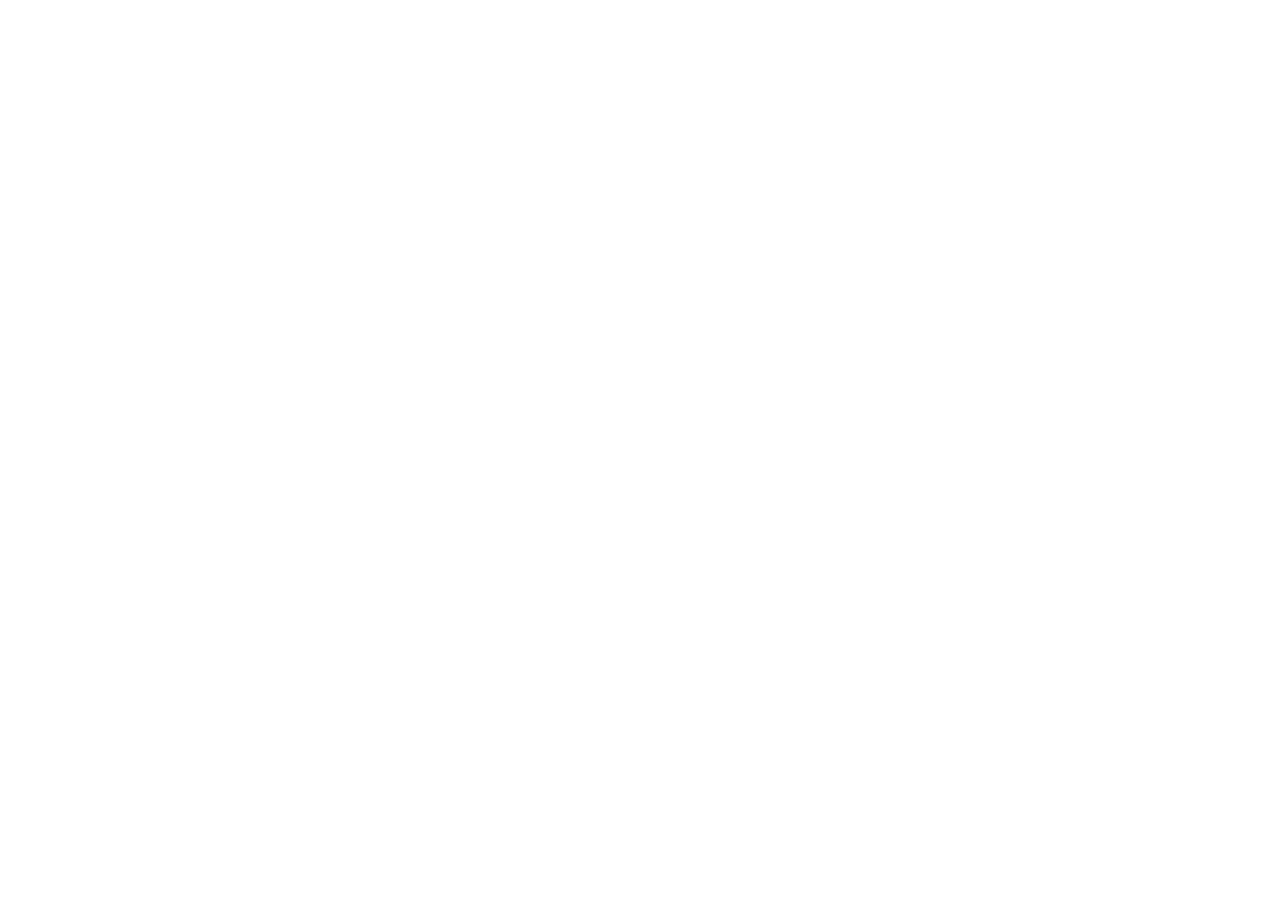
==== index.html @ 0b8c77bf "Fix Third Eye wording and update Crown qualities" ====
<!doctype html>
<html lang="en">
<head>
  <meta charset="utf-8">
  <meta name="viewport" content="width=device-width, initial-scale=1">
  <title>SHOCKRATEES | Wear Your Energy</title>
  <meta name="description" content="Shockratees is a premium streetwear brand built around energy, identity, and bold self-expression.">
  <link rel="canonical" href="https://shockratees.com/">
  <meta name="theme-color" content
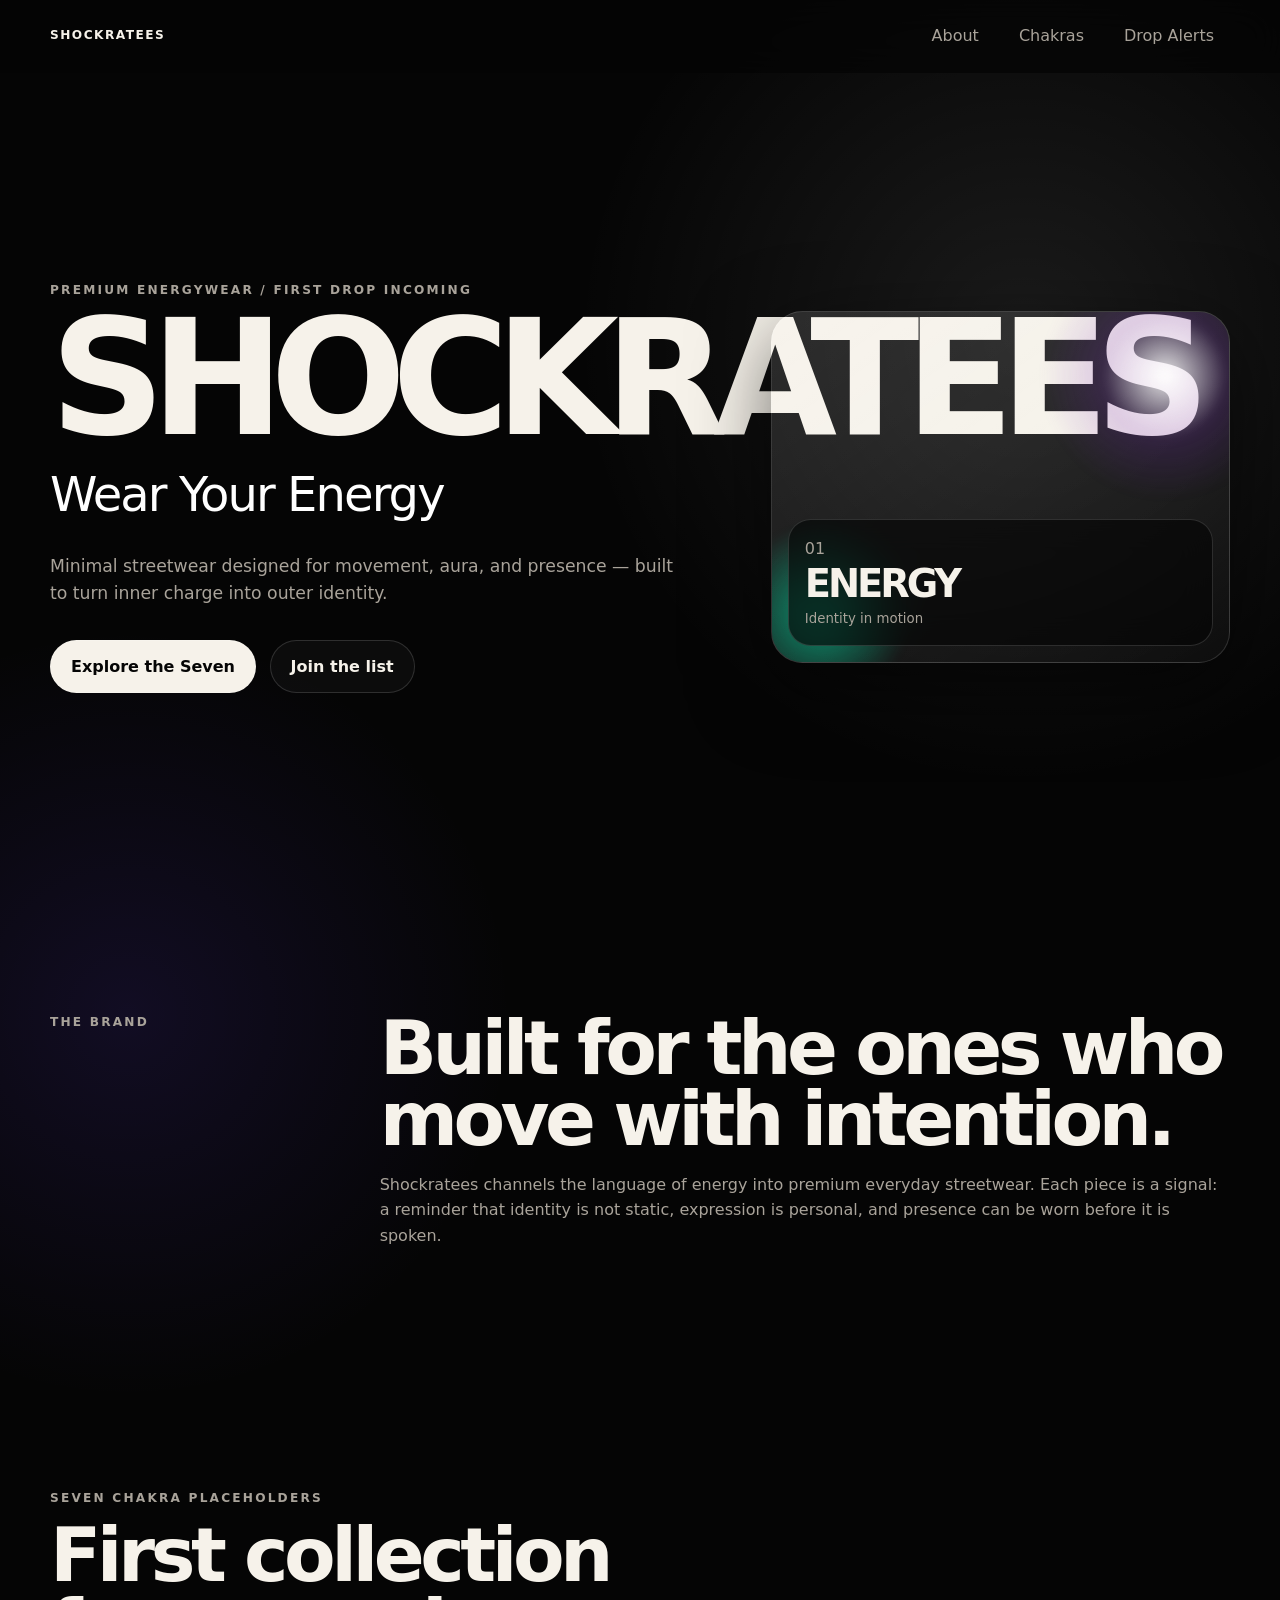
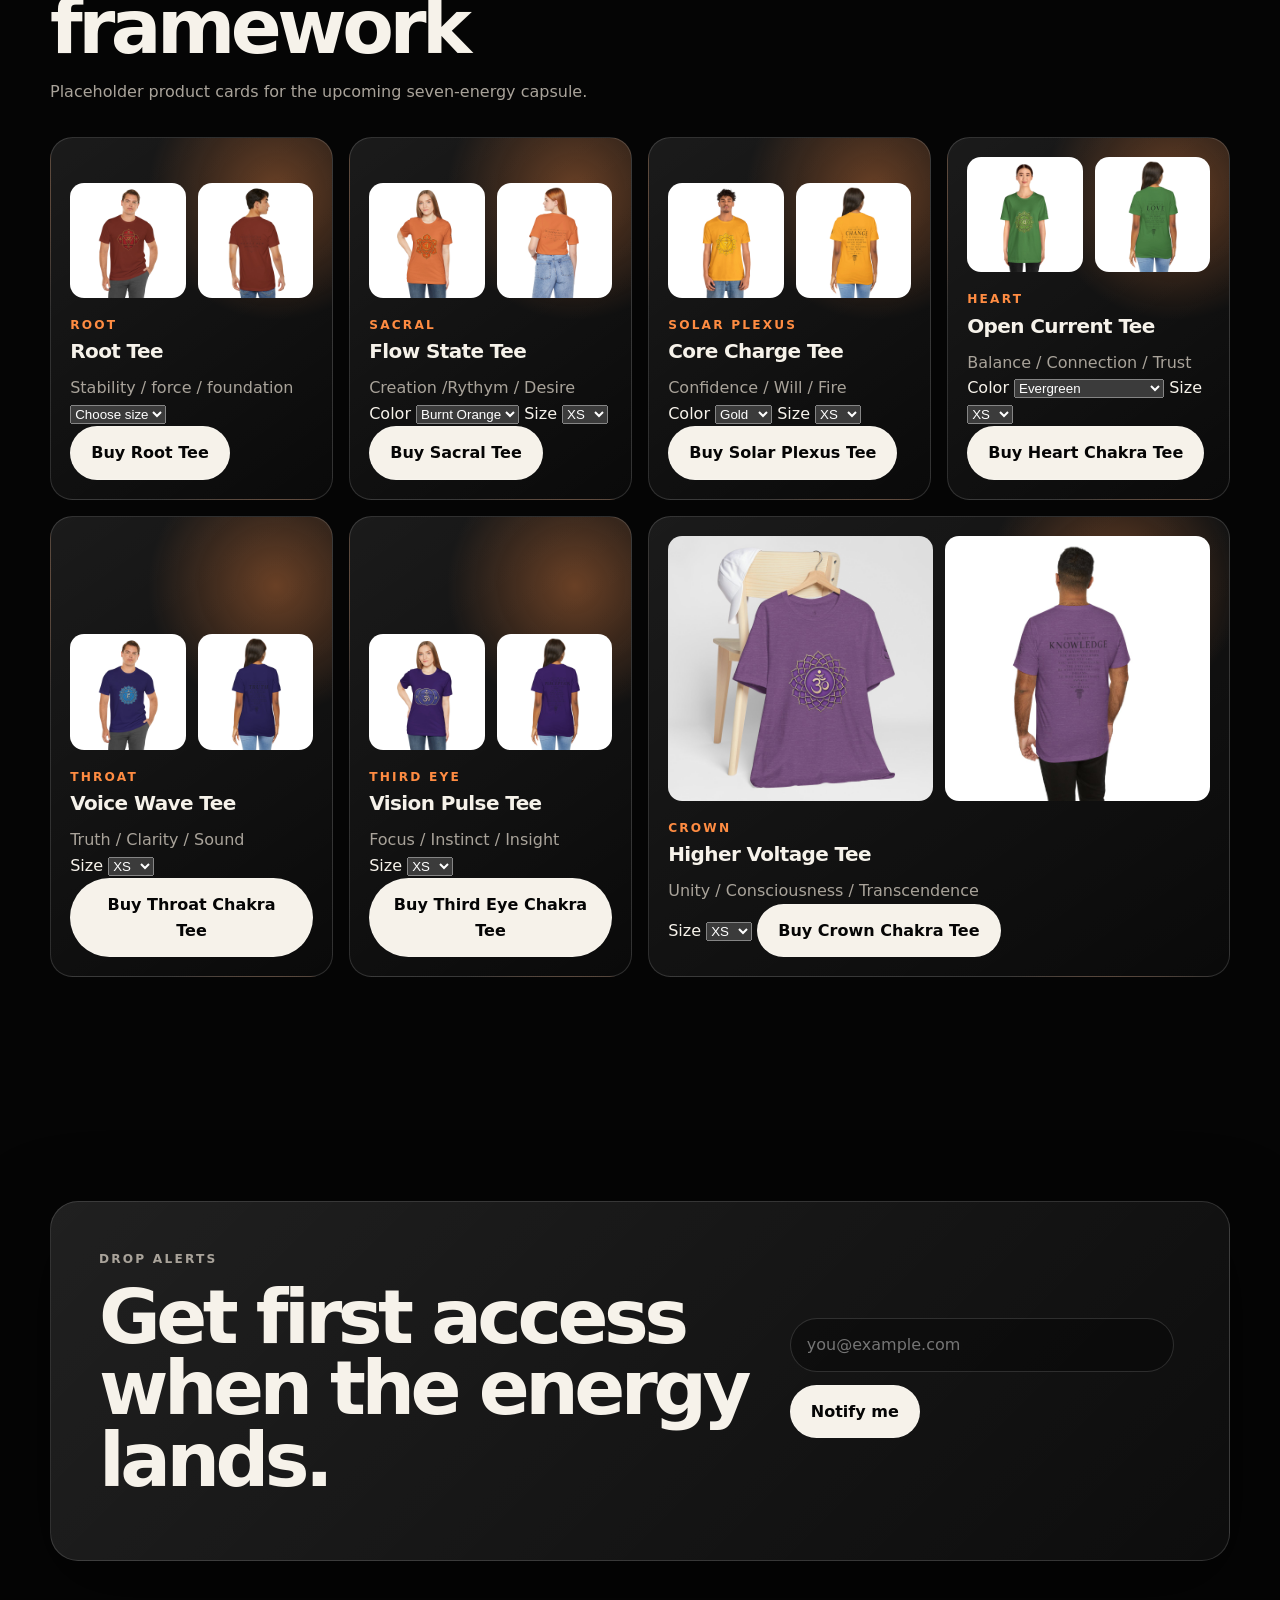
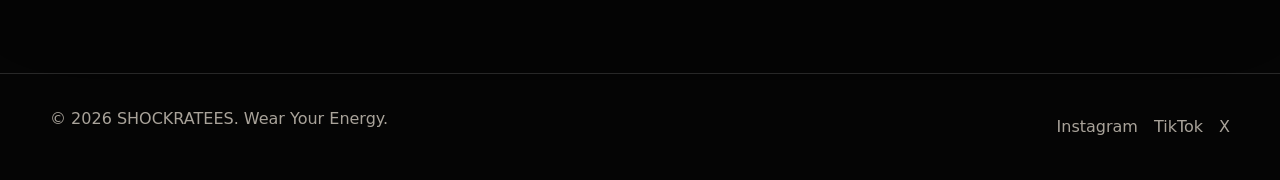
==== commit 17bdefe0: "Restore storefront and update Third Eye and Crown descriptors" ====
--- a/index.html
+++ b/index.html
@@ -6,4 +6,261 @@
   <title>SHOCKRATEES | Wear Your Energy</title>
   <meta name="description" content="Shockratees is a premium streetwear brand built around energy, identity, and bold self-expression.">
   <link rel="canonical" href="https://shockratees.com/">
-  <meta name="theme-color" content+  <meta name="theme-color" content="#050505">
+
+  <!-- Social previews for launch-ready SEO sharing. -->
+  <meta property="og:type" content="website">
+  <meta property="og:title" content="SHOCKRATEES | Wear Your Energy">
+  <meta property="og:description" content="Premium minimalist streetwear inspired by energy, identity, and expression.">
+  <meta property="og:url" content="https://shockratees.com/">
+  <meta property="og:site_name" content="SHOCKRATEES">
+  <meta name="twitter:card" content="summary_large_image">
+  <meta name="twitter:title" content="SHOCKRATEES | Wear Your Energy">
+  <meta name="twitter:description" content="Premium minimalist streetwear inspired by energy, identity, and expression.">
+
+  <script type="application/ld+json">
+    {
+      "@context": "https://schema.org",
+      "@type": "Brand",
+      "name": "SHOCKRATEES",
+      "slogan": "Wear Your Energy",
+      "url": "https://shockratees.com/",
+      "description": "Premium minimalist streetwear inspired by energy, identity, and expression."
+    }
+  </script>
+  <link rel="stylesheet" href="styles.css">
+</head>
+<body>
+  <a class="skip-link" href="#main">Skip to content</a>
+
+  <header class="site-header" aria-label="Primary navigation">
+    <nav class="nav container">
+      <a class="brand-mark" href="#hero" aria-label="Shockratees home">SHOCKRATEES</a>
+      <button class="nav-toggle" type="button" aria-expanded="false" aria-controls="site-menu">
+        <span class="sr-only">Toggle navigation</span>
+        <span></span><span></span>
+      </button>
+      <ul id="site-menu" class="nav-links">
+        <li><a href="#about">About</a></li>
+        <li><a href="#chakras">Chakras</a></li>
+        <li><a href="#signup">Drop Alerts</a></li>
+      </ul>
+    </nav>
+  </header>
+
+  <main id="main">
+    <section id="hero" class="hero section-pad">
+      <div class="container hero-grid">
+        <div class="hero-copy reveal">
+          <p class="eyebrow">Premium energywear / First drop incoming</p>
+          <h1>SHOCKRATEES</h1>
+          <p class="tagline">Wear Your Energy</p>
+          <p class="hero-text">Minimal streetwear designed for movement, aura, and presence — built to turn inner charge into outer identity.</p>
+          <div class="hero-actions">
+            <a class="button button-primary" href="#chakras">Explore the Seven</a>
+            <a class="button button-secondary" href="#signup">Join the list</a>
+          </div>
+        </div>
+        <div class="hero-art reveal" aria-hidden="true">
+          <div class="orb orb-one"></div>
+          <div class="orb orb-two"></div>
+          <div class="energy-card">
+            <span>01</span>
+            <strong>ENERGY</strong>
+            <small>Identity in motion</small>
+          </div>
+        </div>
+      </div>
+    </section>
+
+    <section id="about" class="about section-pad">
+      <div class="container split">
+        <p class="section-kicker reveal">The brand</p>
+        <div class="section-copy reveal">
+          <h2>Built for the ones who move with intention.</h2>
+          <p>Shockratees channels the language of energy into premium everyday streetwear. Each piece is a signal: a reminder that identity is not static, expression is personal, and presence can be worn before it is spoken.</p>
+        </div>
+      </div>
+    </section>
+
+    <section id="chakras" class="section-pad">
+      <div class="container">
+        <div class="section-heading reveal">
+          <p class="section-kicker">Seven chakra placeholders</p>
+          <h2>First collection framework</h2>
+          <p>Placeholder product cards for the upcoming seven-energy capsule.</p>
+        </div>
+        <div class="product-grid" aria-label="Seven chakra product placeholders">
+          <article class="product-card reveal" style="--accent:#ff8c42">
+            <div class="product-images">
+              <img src="images/products/ROOT TEE MOCKUP FRONT.jpg" alt="Shockratees Root Chakra Tee front">
+              <img src="images/products/ROOT TEE MOCKUP BACK.jpg" alt="Shockratees Root Chakra Tee back">
+            </div>
+            <span>Root</span>
+            <h3>Root Tee</h3>
+            <p>Stability / force / foundation</p>
+            <form action="https://shockratees-backend.onrender.com/create-root-checkout" method="POST">
+              <select name="size" required>
+                <option value="">Choose size</option>
+                <option value="XS">XS</option>
+                <option value="S">S</option>
+                <option value="M">M</option>
+                <option value="L">L</option>
+                <option value="XL">XL</option>
+                <option value="2XL">2XL</option>
+                <option value="3XL">3XL</option>
+                <option value="4XL">4XL</option>
+              </select>
+              <button class="button button-primary" type="submit">Buy Root Tee</button>
+            </form>
+          </article>
+
+          <article class="product-card reveal" style="--accent:#ff8c42">
+            <div class="product-images">
+              <img src="images/products/sacral tee mockup front.jpg" alt="Shockratees Sacral Chakra Tee front">
+              <img src="images/products/sacral tee mockup back.jpg" alt="Shockratees Sacral Chakra Tee back">
+            </div>
+            <span>Sacral</span>
+            <h3>Flow State Tee</h3>
+            <p>Creation /Rythym / Desire</p>
+            <form action="https://shockratees-backend.onrender.com/create-checkout" method="POST">
+              <input type="hidden" name="chakra" value="sacral">
+              <label>Color
+                <select name="color" required>
+                  <option value="Burnt Orange">Burnt Orange</option>
+                  <option value="White">White</option>
+                </select>
+              </label>
+              <label>Size
+                <select name="size" required>
+                  <option value="XS">XS</option><option value="S">S</option><option value="M">M</option><option value="L">L</option><option value="XL">XL</option><option value="2XL">2XL</option><option value="3XL">3XL</option><option value="4XL">4XL</option>
+                </select>
+              </label>
+              <button class="button button-primary" type="submit">Buy Sacral Tee</button>
+            </form>
+          </article>
+
+          <article class="product-card reveal" style="--accent:#ff8c42">
+            <div class="product-images">
+              <img src="images/products/solar plexus mockup front.jpg" alt="Shockratees Solar Plexus Chakra Tee front">
+              <img src="images/products/solar plexus mockup back.jpg" alt="Shockratees Solar Plexus Chakra Tee back">
+            </div>
+            <span>Solar Plexus</span>
+            <h3>Core Charge Tee</h3>
+            <p>Confidence / Will / Fire</p>
+            <form action="https://shockratees-backend.onrender.com/create-checkout" method="POST">
+              <input type="hidden" name="chakra" value="solar">
+              <label>Color
+                <select name="color" required><option value="Gold">Gold</option><option value="White">White</option></select>
+              </label>
+              <label>Size
+                <select name="size" required><option value="XS">XS</option><option value="S">S</option><option value="M">M</option><option value="L">L</option><option value="XL">XL</option><option value="2XL">2XL</option><option value="3XL">3XL</option><option value="4XL">4XL</option></select>
+              </label>
+              <button class="button button-primary" type="submit">Buy Solar Plexus Tee</button>
+            </form>
+          </article>
+
+          <article class="product-card reveal" style="--accent:#ff8c42">
+            <div class="product-images">
+              <img src="images/products/heart chakra mockup front.jpg" alt="Shockratees Heart Chakra Tee front">
+              <img src="images/products/heart chakra mockup back.jpg" alt="Shockratees Heart Chakra Tee back">
+            </div>
+            <span>Heart</span>
+            <h3>Open Current Tee</h3>
+            <p>Balance / Connection / Trust</p>
+            <form action="https://shockratees-backend.onrender.com/create-checkout" method="POST">
+              <input type="hidden" name="chakra" value="heart">
+              <label>Color
+                <select name="color" required><option value="Evergreen">Evergreen</option><option value="Leaf">Leaf</option><option value="Synthetic Green">Synthetic Green</option><option value="Olive">Olive</option><option value="Heather Grass Green">Heather Grass Green</option><option value="White">White</option></select>
+              </label>
+              <label>Size
+                <select name="size" required><option value="XS">XS</option><option value="S">S</option><option value="M">M</option><option value="L">L</option><option value="XL">XL</option><option value="2XL">2XL</option><option value="3XL">3XL</option><option value="4XL">4XL</option></select>
+              </label>
+              <button class="button button-primary" type="submit">Buy Heart Chakra Tee</button>
+            </form>
+          </article>
+
+          <article class="product-card reveal" style="--accent:#ff8c42">
+            <div class="product-images">
+              <img src="images/products/throat chakra mockup front.jpg" alt="Shockratees Throat Chakra Tee front">
+              <img src="images/products/throat chakra mockup back.jpg" alt="Shockratees Throat Chakra Tee back">
+            </div>
+            <span>Throat</span>
+            <h3>Voice Wave Tee</h3>
+            <p>Truth / Clarity / Sound</p>
+            <form action="https://shockratees-backend.onrender.com/create-checkout" method="POST">
+              <input type="hidden" name="chakra" value="throat">
+              <label>Size
+                <select name="size" required><option value="XS">XS</option><option value="S">S</option><option value="M">M</option><option value="L">L</option><option value="XL">XL</option><option value="2XL">2XL</option><option value="3XL">3XL</option><option value="4XL">4XL</option></select>
+              </label>
+              <button class="button button-primary" type="submit">Buy Throat Chakra Tee</button>
+            </form>
+          </article>
+
+          <article class="product-card reveal" style="--accent:#ff8c42">
+            <div class="product-images">
+              <img src="images/products/third eye mockup front.jpg" alt="Shockratees Third Eye Chakra Tee front">
+              <img src="images/products/third eye mockup back.jpg" alt="Shockratees Third Eye Chakra Tee back">
+            </div>
+            <span>Third eye</span>
+            <h3>Vision Pulse Tee</h3>
+            <p>Focus / Instinct / Insight</p>
+            <form action="https://shockratees-backend.onrender.com/create-checkout" method="POST">
+              <input type="hidden" name="chakra" value="third-eye">
+              <label>Size
+                <select name="size" required><option value="XS">XS</option><option value="S">S</option><option value="M">M</option><option value="L">L</option><option value="XL">XL</option><option value="2XL">2XL</option><option value="3XL">3XL</option><option value="4XL">4XL</option></select>
+              </label>
+              <button class="button button-primary" type="submit">Buy Third Eye Chakra Tee</button>
+            </form>
+          </article>
+
+          <article class="product-card reveal" style="--accent:#ff8c42">
+            <div class="product-images">
+              <img src="images/products/crown mockup front.jpg" alt="Shockratees Crown Chakra Tee front">
+              <img src="images/products/crown mockup back.jpg" alt="Shockratees Crown Chakra Tee back">
+            </div>
+            <span>Crown</span>
+            <h3>Higher Voltage Tee</h3>
+            <p>Unity / Consciousness / Transcendence</p>
+            <form action="https://shockratees-backend.onrender.com/create-checkout" method="POST">
+              <input type="hidden" name="chakra" value="crown">
+              <label>Size
+                <select name="size" required><option value="XS">XS</option><option value="S">S</option><option value="M">M</option><option value="L">L</option><option value="XL">XL</option><option value="2XL">2XL</option><option value="3XL">3XL</option><option value="4XL">4XL</option></select>
+              </label>
+              <button class="button button-primary" type="submit">Buy Crown Chakra Tee</button>
+            </form>
+          </article>
+        </div>
+      </div>
+    </section>
+
+    <section id="signup" class="signup section-pad">
+      <div class="container signup-panel reveal">
+        <div>
+          <p class="section-kicker">Drop alerts</p>
+          <h2>Get first access when the energy lands.</h2>
+        </div>
+        <form class="signup-form" novalidate>
+          <label class="sr-only" for="email">Email address</label>
+          <input id="email" name="email" type="email" autocomplete="email" placeholder="you@example.com" required>
+          <button class="button button-primary" type="submit">Notify me</button>
+          <p class="form-message" role="status" aria-live="polite"></p>
+        </form>
+      </div>
+    </section>
+  </main>
+
+  <footer class="site-footer">
+    <div class="container footer-grid">
+      <p>© <span id="year"></span> SHOCKRATEES. Wear Your Energy.</p>
+      <ul class="social-links" aria-label="Social placeholders">
+        <li><a href="#" aria-label="Instagram placeholder">Instagram</a></li>
+        <li><a href="#" aria-label="TikTok placeholder">TikTok</a></li>
+        <li><a href="#" aria-label="X placeholder">X</a></li>
+      </ul>
+    </div>
+  </footer>
+
+  <script src="script.js" defer></script>
+</body>
+</html>
--- a/styles.css
+++ b/styles.css
@@ -0,0 +1,463 @@
+/* Shockratees landing page: mobile-first, framework-free, production static CSS. */
+:root {
+  --bg: #050505;
+  --bg-soft: #101012;
+  --panel: rgba(255, 255, 255, 0.055);
+  --panel-strong: rgba(255, 255, 255, 0.09);
+  --text: #f6f2ea;
+  --muted: #a9a39a;
+  --line: rgba(255, 255, 255, 0.14);
+  --glow: rgba(255, 255, 255, 0.18);
+  --radius: 1.4rem;
+  --shadow: 0 1.5rem 5rem rgba(0, 0, 0, 0.55);
+  --max-width: 1180px;
+}
+
+* { box-sizing: border-box; }
+
+html {
+  scroll-behavior: smooth;
+  color-scheme: dark;
+}
+
+body {
+  margin: 0;
+  background:
+    radial-gradient(circle at 80% 10%, rgba(255, 255, 255, 0.09), transparent 28rem),
+    radial-gradient(circle at 10% 30%, rgba(110, 70, 255, 0.12), transparent 24rem),
+    var(--bg);
+  color: var(--text);
+  font-family: Inter, ui-sans-serif, system-ui, -apple-system, BlinkMacSystemFont, "Segoe UI", sans-serif;
+  line-height: 1.6;
+  text-rendering: optimizeLegibility;
+}
+
+a {
+  color: inherit;
+  text-decoration: none;
+}
+
+button,
+input {
+  font: inherit;
+}
+
+.container {
+  width: min(100% - 2rem, var(--max-width));
+  margin-inline: auto;
+}
+
+.section-pad {
+  padding: 5rem 0;
+}
+
+.skip-link {
+  position: fixed;
+  left: 1rem;
+  top: 1rem;
+  z-index: 100;
+  transform: translateY(-150%);
+  border-radius: 999px;
+  background: var(--text);
+  color: var(--bg);
+  padding: 0.75rem 1rem;
+  font-weight: 800;
+}
+
+.skip-link:focus { transform: translateY(0); }
+
+.site-header {
+  position: sticky;
+  top: 0;
+  z-index: 50;
+  border-bottom: 1px solid transparent;
+  background: rgba(5, 5, 5, 0.72);
+  backdrop-filter: blur(18px);
+  transition: border-color 180ms ease, background 180ms ease;
+}
+
+.site-header.is-scrolled {
+  border-color: var(--line);
+  background: rgba(5, 5, 5, 0.9);
+}
+
+.nav {
+  display: flex;
+  min-height: 4.5rem;
+  align-items: center;
+  justify-content: space-between;
+  gap: 1rem;
+}
+
+.brand-mark,
+.eyebrow,
+.section-kicker,
+.product-card span {
+  font-size: 0.76rem;
+  font-weight: 800;
+  letter-spacing: 0.18em;
+  text-transform: uppercase;
+}
+
+.brand-mark { letter-spacing: 0.12em; }
+
+.nav-toggle {
+  display: inline-grid;
+  width: 2.75rem;
+  height: 2.75rem;
+  place-items: center;
+  border: 1px solid var(--line);
+  border-radius: 50%;
+  background: transparent;
+  color: var(--text);
+  cursor: pointer;
+}
+
+.nav-toggle span:not(.sr-only) {
+  width: 1rem;
+  height: 1px;
+  background: currentColor;
+}
+
+.nav-links {
+  position: fixed;
+  inset: 4.5rem 1rem auto;
+  display: grid;
+  gap: 0.5rem;
+  margin: 0;
+  padding: 1rem;
+  list-style: none;
+  border: 1px solid var(--line);
+  border-radius: var(--radius);
+  background: rgba(16, 16, 18, 0.96);
+  box-shadow: var(--shadow);
+  opacity: 0;
+  pointer-events: none;
+  transform: translateY(-0.5rem);
+  transition: opacity 180ms ease, transform 180ms ease;
+}
+
+.nav-links.is-open {
+  opacity: 1;
+  pointer-events: auto;
+  transform: translateY(0);
+}
+
+.nav-links a {
+  display: block;
+  border-radius: 999px;
+  padding: 0.85rem 1rem;
+  color: var(--muted);
+  transition: background 180ms ease, color 180ms ease;
+}
+
+.nav-links a:hover,
+.nav-links a:focus-visible {
+  background: var(--panel-strong);
+  color: var(--text);
+}
+
+.hero {
+  min-height: calc(100svh - 4.5rem);
+  display: grid;
+  align-items: center;
+}
+
+.hero-grid,
+.split,
+.signup-panel,
+.footer-grid {
+  display: grid;
+  gap: 2rem;
+}
+
+h1,
+h2,
+h3,
+p { margin-top: 0; }
+
+h1 {
+  max-width: 10ch;
+  margin-bottom: 0.75rem;
+  font-size: clamp(3.6rem, 18vw, 10rem);
+  line-height: 0.82;
+  letter-spacing: -0.09em;
+}
+
+h2 {
+  margin-bottom: 1rem;
+  font-size: clamp(2rem, 8vw, 4.7rem);
+  line-height: 0.95;
+  letter-spacing: -0.06em;
+}
+
+h3 {
+  margin-bottom: 0.5rem;
+  font-size: 1.25rem;
+  letter-spacing: -0.03em;
+}
+
+.eyebrow,
+.section-kicker { color: var(--muted); }
+
+.tagline {
+  margin-bottom: 1.25rem;
+  font-size: clamp(1.45rem, 5vw, 3rem);
+  color: #fff;
+  letter-spacing: -0.04em;
+}
+
+.hero-text,
+.section-copy p,
+.section-heading p,
+.product-card p,
+.site-footer {
+  color: var(--muted);
+}
+
+.hero-text {
+  max-width: 40rem;
+  font-size: 1.08rem;
+}
+
+.hero-actions,
+.signup-form {
+  display: flex;
+  flex-wrap: wrap;
+  gap: 0.85rem;
+  margin-top: 2rem;
+}
+
+.button {
+  display: inline-flex;
+  min-height: 3rem;
+  align-items: center;
+  justify-content: center;
+  border: 1px solid var(--line);
+  border-radius: 999px;
+  padding: 0.8rem 1.25rem;
+  font-weight: 800;
+  transition: border-color 180ms ease, background 180ms ease, color 180ms ease, transform 180ms ease;
+}
+
+.button:hover,
+.button:focus-visible {
+  transform: translateY(-2px);
+}
+
+.button-primary {
+  background: var(--text);
+  color: var(--bg);
+}
+
+.button-secondary {
+  background: rgba(255, 255, 255, 0.03);
+  color: var(--text);
+}
+
+.hero-art {
+  position: relative;
+  min-height: 22rem;
+  overflow: hidden;
+  border: 1px solid var(--line);
+  border-radius: calc(var(--radius) * 1.4);
+  background: linear-gradient(145deg, rgba(255,255,255,0.12), rgba(255,255,255,0.025));
+  box-shadow: var(--shadow);
+}
+
+.orb {
+  position: absolute;
+  border-radius: 50%;
+  filter: blur(4px);
+}
+
+.orb-one {
+  width: 16rem;
+  height: 16rem;
+  right: -4rem;
+  top: -4rem;
+  background: radial-gradient(circle, rgba(255,255,255,0.9), rgba(123,44,191,0.2), transparent 68%);
+}
+
+.orb-two {
+  width: 12rem;
+  height: 12rem;
+  left: -3rem;
+  bottom: -3rem;
+  background: radial-gradient(circle, rgba(6,214,160,0.65), transparent 66%);
+}
+
+.energy-card {
+  position: absolute;
+  inset: auto 1rem 1rem;
+  display: grid;
+  gap: 0.25rem;
+  border: 1px solid var(--line);
+  border-radius: var(--radius);
+  background: rgba(5, 5, 5, 0.66);
+  padding: 1rem;
+  backdrop-filter: blur(16px);
+}
+
+.energy-card span,
+.energy-card small { color: var(--muted); }
+.energy-card strong { font-size: 2.4rem; line-height: 1; letter-spacing: -0.08em; }
+
+.section-heading {
+  max-width: 46rem;
+  margin-bottom: 2rem;
+}
+
+.product-grid {
+  display: grid;
+  gap: 1rem;
+}
+
+.product-card {
+  min-height: 16rem;
+  display: flex;
+  flex-direction: column;
+  justify-content: flex-end;
+  border: 1px solid var(--line);
+  border-radius: var(--radius);
+  background:
+    radial-gradient(circle at 80% 15%, color-mix(in srgb, var(--accent) 36%, transparent), transparent 8rem),
+    linear-gradient(145deg, rgba(255,255,255,0.09), rgba(255,255,255,0.025));
+  padding: 1.2rem;
+  transition: transform 180ms ease, border-color 180ms ease, background 180ms ease;
+}
+
+.product-card:hover {
+  transform: translateY(-0.35rem);
+  border-color: color-mix(in srgb, var(--accent) 65%, white 10%);
+}
+
+.product-card span { color: var(--accent); }
+.product-card p { margin-bottom: 0; }
+
+.signup-panel {
+  align-items: center;
+  border: 1px solid var(--line);
+  border-radius: calc(var(--radius) * 1.25);
+  background: linear-gradient(135deg, rgba(255,255,255,0.11), rgba(255,255,255,0.035));
+  padding: clamp(1.25rem, 5vw, 3rem);
+  box-shadow: var(--shadow);
+}
+
+.signup-form input {
+  width: min(100%, 24rem);
+  min-height: 3rem;
+  border: 1px solid var(--line);
+  border-radius: 999px;
+  background: rgba(0, 0, 0, 0.3);
+  color: var(--text);
+  padding: 0.8rem 1rem;
+  outline: none;
+}
+
+.signup-form input:focus {
+  border-color: rgba(255, 255, 255, 0.55);
+  box-shadow: 0 0 0 4px var(--glow);
+}
+
+.form-message {
+  flex-basis: 100%;
+  min-height: 1.5rem;
+  margin: 0;
+  color: var(--muted);
+}
+
+.site-footer {
+  border-top: 1px solid var(--line);
+  padding: 2rem 0;
+}
+
+.footer-grid {
+  align-items: center;
+}
+
+.social-links {
+  display: flex;
+  flex-wrap: wrap;
+  gap: 1rem;
+  margin: 0;
+  padding: 0;
+  list-style: none;
+}
+
+.social-links a { color: var(--muted); }
+.social-links a:hover { color: var(--text); }
+
+.reveal {
+  opacity: 0;
+  transform: translateY(1rem);
+  transition: opacity 520ms ease, transform 520ms ease;
+}
+
+.reveal.is-visible {
+  opacity: 1;
+  transform: translateY(0);
+}
+
+.sr-only {
+  position: absolute;
+  width: 1px;
+  height: 1px;
+  overflow: hidden;
+  clip: rect(0, 0, 0, 0);
+  white-space: nowrap;
+}
+
+@media (min-width: 720px) {
+  .container { width: min(100% - 3rem, var(--max-width)); }
+  .nav-toggle { display: none; }
+  .nav-links {
+    position: static;
+    display: flex;
+    border: 0;
+    padding: 0;
+    background: transparent;
+    box-shadow: none;
+    opacity: 1;
+    pointer-events: auto;
+    transform: none;
+  }
+  .hero-grid { grid-template-columns: minmax(0, 1.2fr) minmax(20rem, 0.8fr); align-items: center; }
+  .split { grid-template-columns: 0.35fr 1fr; }
+  .product-grid { grid-template-columns: repeat(2, minmax(0, 1fr)); }
+  .signup-panel { grid-template-columns: 1fr auto; }
+  .footer-grid { grid-template-columns: 1fr auto; }
+}
+
+@media (min-width: 1040px) {
+  .section-pad { padding: 7rem 0; }
+  .product-grid { grid-template-columns: repeat(4, minmax(0, 1fr)); }
+  .product-card:nth-child(7) { grid-column: span 2; }
+}
+
+@media (prefers-reduced-motion: reduce) {
+  *, *::before, *::after {
+    scroll-behavior: auto !important;
+    transition-duration: 0.01ms !important;
+    animation-duration: 0.01ms !important;
+  }
+  .reveal { opacity: 1; transform: none; }
+}
+.product-images {
+display: grid;
+grid-template-columns: 1fr 1fr;
+gap: 12px;
+margin-bottom: 18px;
+}
+
+.product-images img {
+width: 100%;
+aspect-ratio: 1 / 1;
+object-fit: cover;
+display: block;
+border-radius: 14px;
+}
+
+.product-card {
+overflow: hidden;
+}
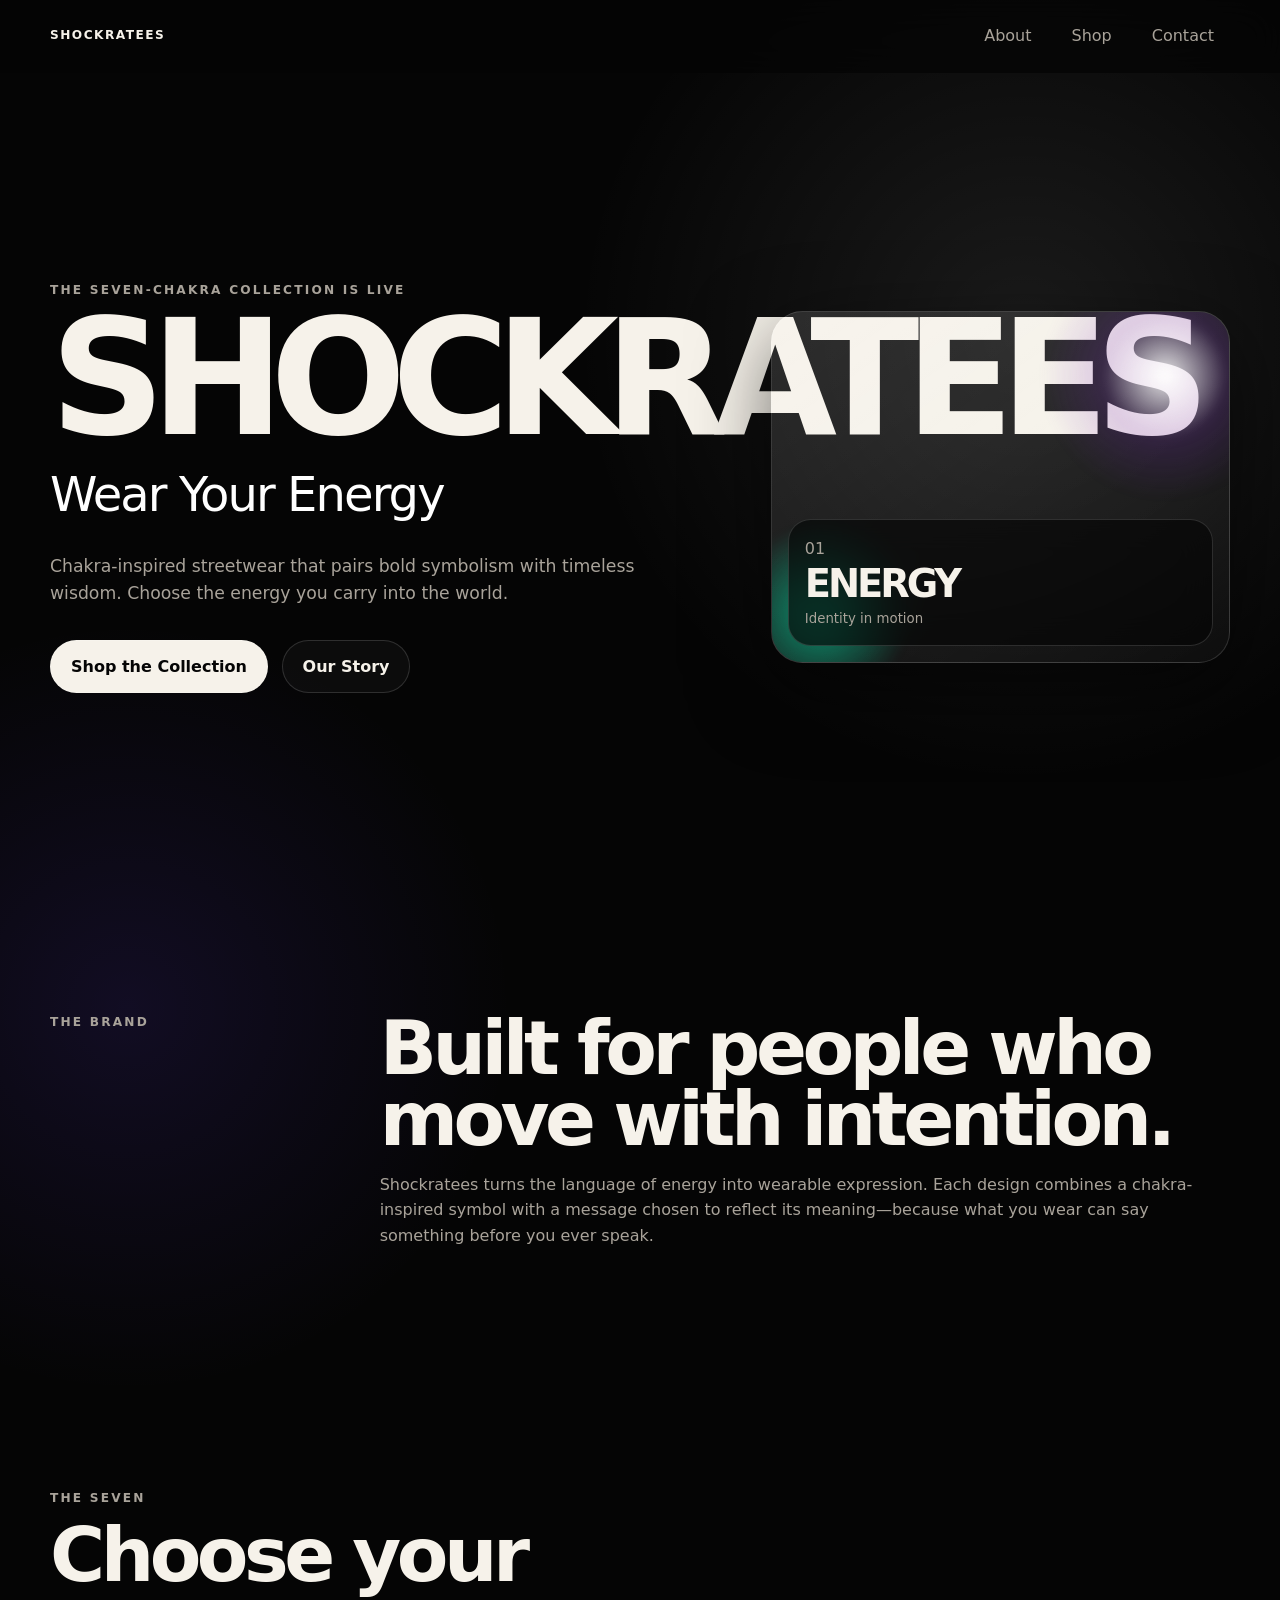
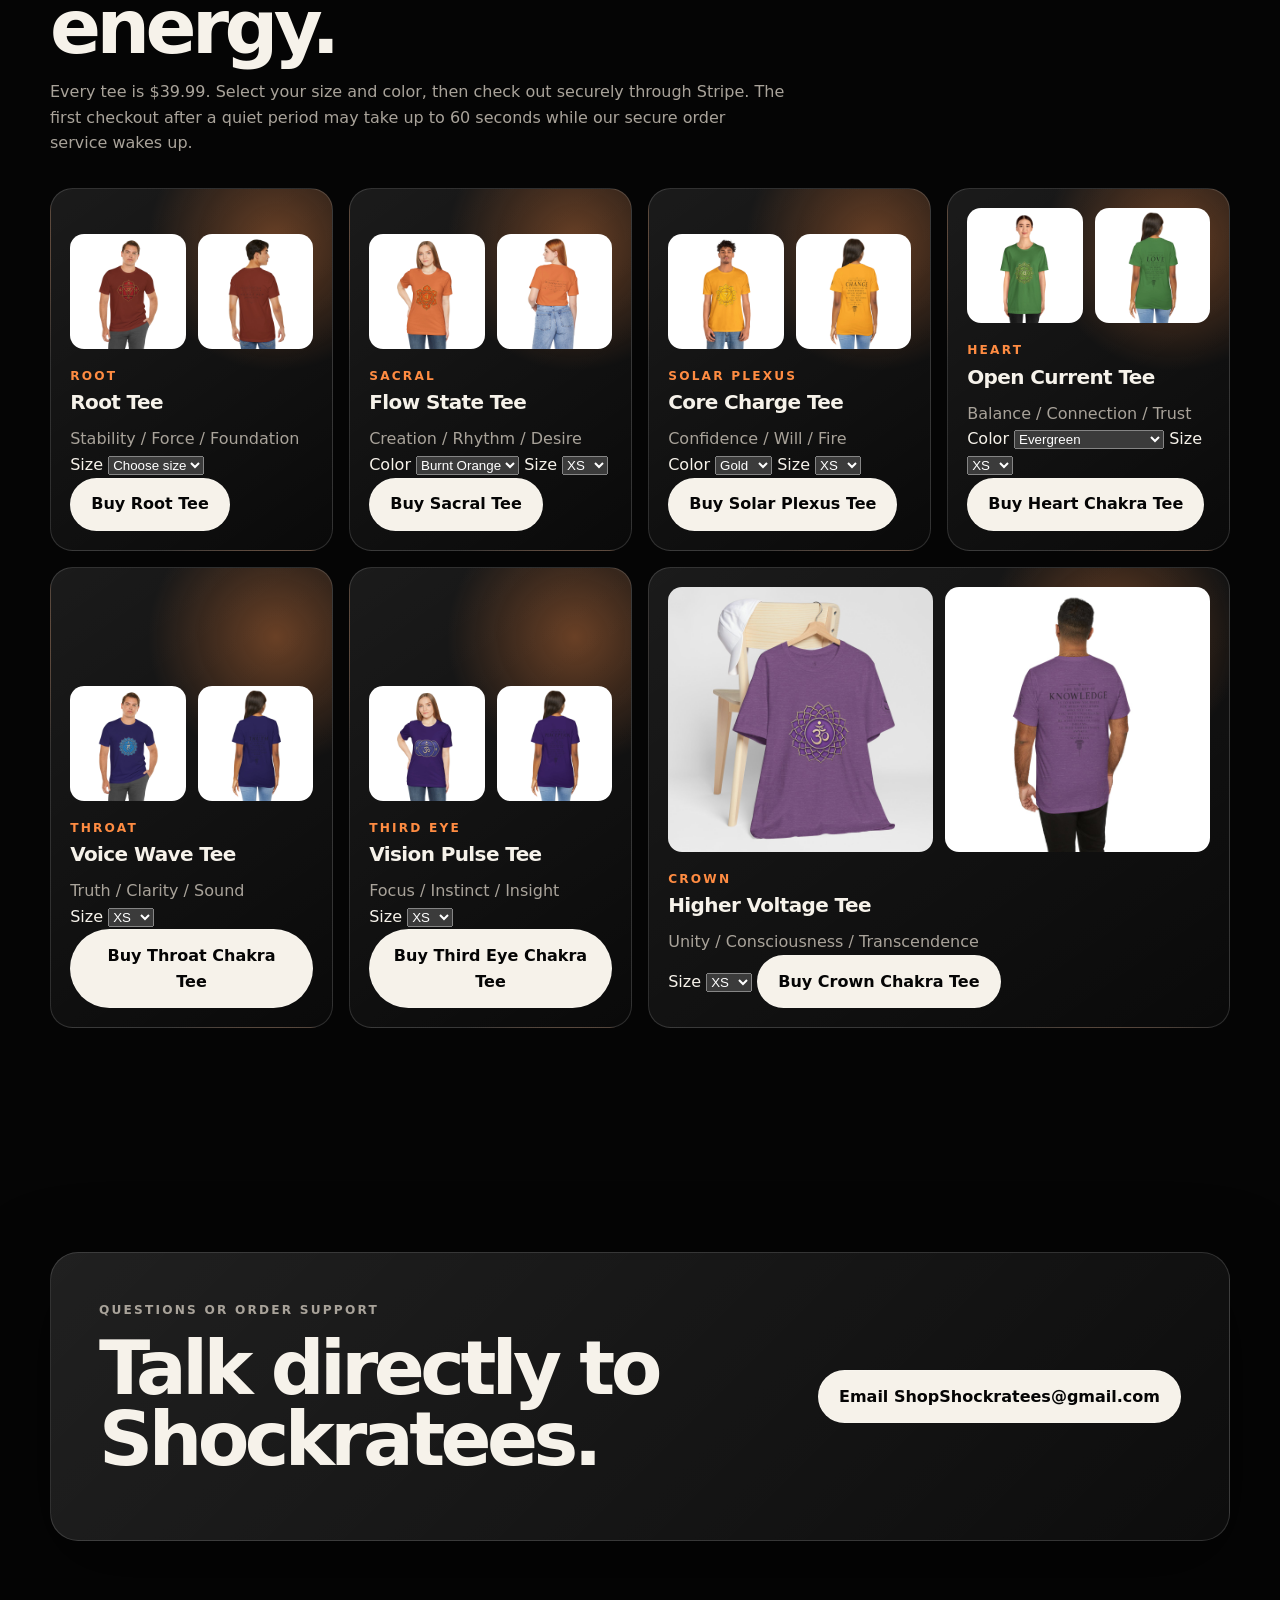
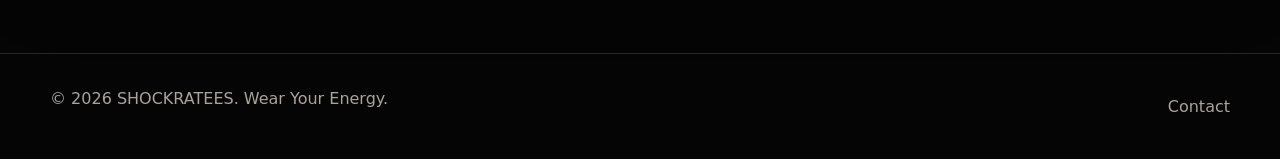
==== commit 45f7b5b2: "Polish launch copy, correct typos, and remove placeholder content" ====
--- a/index.html
+++ b/index.html
@@ -4,19 +4,18 @@
   <meta charset="utf-8">
   <meta name="viewport" content="width=device-width, initial-scale=1">
   <title>SHOCKRATEES | Wear Your Energy</title>
-  <meta name="description" content="Shockratees is a premium streetwear brand built around energy, identity, and bold self-expression.">
-  <link rel="canonical" href="https://shockratees.com/">
+  <meta name="description" content="Shop the Shockratees seven-chakra collection: bold energywear featuring original chakra-inspired designs and timeless wisdom.">
+  <link rel="canonical" href="https://shopshockratees.github.io/shockratees/">
   <meta name="theme-color" content="#050505">
 
-  <!-- Social previews for launch-ready SEO sharing. -->
   <meta property="og:type" content="website">
   <meta property="og:title" content="SHOCKRATEES | Wear Your Energy">
-  <meta property="og:description" content="Premium minimalist streetwear inspired by energy, identity, and expression.">
-  <meta property="og:url" content="https://shockratees.com/">
+  <meta property="og:description" content="Seven chakra-inspired tees built around energy, identity, and timeless wisdom.">
+  <meta property="og:url" content="https://shopshockratees.github.io/shockratees/">
   <meta property="og:site_name" content="SHOCKRATEES">
   <meta name="twitter:card" content="summary_large_image">
   <meta name="twitter:title" content="SHOCKRATEES | Wear Your Energy">
-  <meta name="twitter:description" content="Premium minimalist streetwear inspired by energy, identity, and expression.">
+  <meta name="twitter:description" content="Seven chakra-inspired tees built around energy, identity, and timeless wisdom.">
 
   <script type="application/ld+json">
     {
@@ -24,8 +23,8 @@
       "@type": "Brand",
       "name": "SHOCKRATEES",
       "slogan": "Wear Your Energy",
-      "url": "https://shockratees.com/",
-      "description": "Premium minimalist streetwear inspired by energy, identity, and expression."
+      "url": "https://shopshockratees.github.io/shockratees/",
+      "description": "Seven chakra-inspired tees built around energy, identity, and timeless wisdom."
     }
   </script>
   <link rel="stylesheet" href="styles.css">
@@ -42,8 +41,8 @@
       </button>
       <ul id="site-menu" class="nav-links">
         <li><a href="#about">About</a></li>
-        <li><a href="#chakras">Chakras</a></li>
-        <li><a href="#signup">Drop Alerts</a></li>
+        <li><a href="#chakras">Shop</a></li>
+        <li><a href="#contact">Contact</a></li>
       </ul>
     </nav>
   </header>
@@ -52,13 +51,13 @@
     <section id="hero" class="hero section-pad">
       <div class="container hero-grid">
         <div class="hero-copy reveal">
-          <p class="eyebrow">Premium energywear / First drop incoming</p>
+          <p class="eyebrow">The seven-chakra collection is live</p>
           <h1>SHOCKRATEES</h1>
           <p class="tagline">Wear Your Energy</p>
-          <p class="hero-text">Minimal streetwear designed for movement, aura, and presence — built to turn inner charge into outer identity.</p>
+          <p class="hero-text">Chakra-inspired streetwear that pairs bold symbolism with timeless wisdom. Choose the energy you carry into the world.</p>
           <div class="hero-actions">
-            <a class="button button-primary" href="#chakras">Explore the Seven</a>
-            <a class="button button-secondary" href="#signup">Join the list</a>
+            <a class="button button-primary" href="#chakras">Shop the Collection</a>
+            <a class="button button-secondary" href="#about">Our Story</a>
           </div>
         </div>
         <div class="hero-art reveal" aria-hidden="true">
@@ -77,8 +76,8 @@
       <div class="container split">
         <p class="section-kicker reveal">The brand</p>
         <div class="section-copy reveal">
-          <h2>Built for the ones who move with intention.</h2>
-          <p>Shockratees channels the language of energy into premium everyday streetwear. Each piece is a signal: a reminder that identity is not static, expression is personal, and presence can be worn before it is spoken.</p>
+          <h2>Built for people who move with intention.</h2>
+          <p>Shockratees turns the language of energy into wearable expression. Each design combines a chakra-inspired symbol with a message chosen to reflect its meaning—because what you wear can say something before you ever speak.</p>
         </div>
       </div>
     </section>
@@ -86,55 +85,46 @@
     <section id="chakras" class="section-pad">
       <div class="container">
         <div class="section-heading reveal">
-          <p class="section-kicker">Seven chakra placeholders</p>
-          <h2>First collection framework</h2>
-          <p>Placeholder product cards for the upcoming seven-energy capsule.</p>
-        </div>
-        <div class="product-grid" aria-label="Seven chakra product placeholders">
-          <article class="product-card reveal" style="--accent:#ff8c42">
-            <div class="product-images">
-              <img src="images/products/ROOT TEE MOCKUP FRONT.jpg" alt="Shockratees Root Chakra Tee front">
-              <img src="images/products/ROOT TEE MOCKUP BACK.jpg" alt="Shockratees Root Chakra Tee back">
+          <p class="section-kicker">The Seven</p>
+          <h2>Choose your energy.</h2>
+          <p>Every tee is $39.99. Select your size and color, then check out securely through Stripe. The first checkout after a quiet period may take up to 60 seconds while our secure order service wakes up.</p>
+        </div>
+
+        <div class="product-grid" aria-label="Shockratees seven-chakra collection">
+          <article class="product-card reveal" style="--accent:#ff8c42">
+            <div class="product-images">
+              <img src="images/products/ROOT TEE MOCKUP FRONT.jpg" alt="Shockratees Root Chakra Tee front" loading="lazy">
+              <img src="images/products/ROOT TEE MOCKUP BACK.jpg" alt="Shockratees Root Chakra Tee back" loading="lazy">
             </div>
             <span>Root</span>
             <h3>Root Tee</h3>
-            <p>Stability / force / foundation</p>
+            <p>Stability / Force / Foundation</p>
             <form action="https://shockratees-backend.onrender.com/create-root-checkout" method="POST">
-              <select name="size" required>
-                <option value="">Choose size</option>
-                <option value="XS">XS</option>
-                <option value="S">S</option>
-                <option value="M">M</option>
-                <option value="L">L</option>
-                <option value="XL">XL</option>
-                <option value="2XL">2XL</option>
-                <option value="3XL">3XL</option>
-                <option value="4XL">4XL</option>
-              </select>
+              <label>Size
+                <select name="size" required>
+                  <option value="">Choose size</option>
+                  <option value="XS">XS</option><option value="S">S</option><option value="M">M</option><option value="L">L</option><option value="XL">XL</option><option value="2XL">2XL</option><option value="3XL">3XL</option><option value="4XL">4XL</option>
+                </select>
+              </label>
               <button class="button button-primary" type="submit">Buy Root Tee</button>
             </form>
           </article>
 
           <article class="product-card reveal" style="--accent:#ff8c42">
             <div class="product-images">
-              <img src="images/products/sacral tee mockup front.jpg" alt="Shockratees Sacral Chakra Tee front">
-              <img src="images/products/sacral tee mockup back.jpg" alt="Shockratees Sacral Chakra Tee back">
+              <img src="images/products/sacral tee mockup front.jpg" alt="Shockratees Sacral Chakra Tee front" loading="lazy">
+              <img src="images/products/sacral tee mockup back.jpg" alt="Shockratees Sacral Chakra Tee back" loading="lazy">
             </div>
             <span>Sacral</span>
             <h3>Flow State Tee</h3>
-            <p>Creation /Rythym / Desire</p>
+            <p>Creation / Rhythm / Desire</p>
             <form action="https://shockratees-backend.onrender.com/create-checkout" method="POST">
               <input type="hidden" name="chakra" value="sacral">
               <label>Color
-                <select name="color" required>
-                  <option value="Burnt Orange">Burnt Orange</option>
-                  <option value="White">White</option>
-                </select>
-              </label>
-              <label>Size
-                <select name="size" required>
-                  <option value="XS">XS</option><option value="S">S</option><option value="M">M</option><option value="L">L</option><option value="XL">XL</option><option value="2XL">2XL</option><option value="3XL">3XL</option><option value="4XL">4XL</option>
-                </select>
+                <select name="color" required><option value="Burnt Orange">Burnt Orange</option><option value="White">White</option></select>
+              </label>
+              <label>Size
+                <select name="size" required><option value="XS">XS</option><option value="S">S</option><option value="M">M</option><option value="L">L</option><option value="XL">XL</option><option value="2XL">2XL</option><option value="3XL">3XL</option><option value="4XL">4XL</option></select>
               </label>
               <button class="button button-primary" type="submit">Buy Sacral Tee</button>
             </form>
@@ -142,8 +132,8 @@
 
           <article class="product-card reveal" style="--accent:#ff8c42">
             <div class="product-images">
-              <img src="images/products/solar plexus mockup front.jpg" alt="Shockratees Solar Plexus Chakra Tee front">
-              <img src="images/products/solar plexus mockup back.jpg" alt="Shockratees Solar Plexus Chakra Tee back">
+              <img src="images/products/solar plexus mockup front.jpg" alt="Shockratees Solar Plexus Chakra Tee front" loading="lazy">
+              <img src="images/products/solar plexus mockup back.jpg" alt="Shockratees Solar Plexus Chakra Tee back" loading="lazy">
             </div>
             <span>Solar Plexus</span>
             <h3>Core Charge Tee</h3>
@@ -162,8 +152,8 @@
 
           <article class="product-card reveal" style="--accent:#ff8c42">
             <div class="product-images">
-              <img src="images/products/heart chakra mockup front.jpg" alt="Shockratees Heart Chakra Tee front">
-              <img src="images/products/heart chakra mockup back.jpg" alt="Shockratees Heart Chakra Tee back">
+              <img src="images/products/heart chakra mockup front.jpg" alt="Shockratees Heart Chakra Tee front" loading="lazy">
+              <img src="images/products/heart chakra mockup back.jpg" alt="Shockratees Heart Chakra Tee back" loading="lazy">
             </div>
             <span>Heart</span>
             <h3>Open Current Tee</h3>
@@ -182,8 +172,8 @@
 
           <article class="product-card reveal" style="--accent:#ff8c42">
             <div class="product-images">
-              <img src="images/products/throat chakra mockup front.jpg" alt="Shockratees Throat Chakra Tee front">
-              <img src="images/products/throat chakra mockup back.jpg" alt="Shockratees Throat Chakra Tee back">
+              <img src="images/products/throat chakra mockup front.jpg" alt="Shockratees Throat Chakra Tee front" loading="lazy">
+              <img src="images/products/throat chakra mockup back.jpg" alt="Shockratees Throat Chakra Tee back" loading="lazy">
             </div>
             <span>Throat</span>
             <h3>Voice Wave Tee</h3>
@@ -199,10 +189,10 @@
 
           <article class="product-card reveal" style="--accent:#ff8c42">
             <div class="product-images">
-              <img src="images/products/third eye mockup front.jpg" alt="Shockratees Third Eye Chakra Tee front">
-              <img src="images/products/third eye mockup back.jpg" alt="Shockratees Third Eye Chakra Tee back">
-            </div>
-            <span>Third eye</span>
+              <img src="images/products/third eye mockup front.jpg" alt="Shockratees Third Eye Chakra Tee front" loading="lazy">
+              <img src="images/products/third eye mockup back.jpg" alt="Shockratees Third Eye Chakra Tee back" loading="lazy">
+            </div>
+            <span>Third Eye</span>
             <h3>Vision Pulse Tee</h3>
             <p>Focus / Instinct / Insight</p>
             <form action="https://shockratees-backend.onrender.com/create-checkout" method="POST">
@@ -216,8 +206,8 @@
 
           <article class="product-card reveal" style="--accent:#ff8c42">
             <div class="product-images">
-              <img src="images/products/crown mockup front.jpg" alt="Shockratees Crown Chakra Tee front">
-              <img src="images/products/crown mockup back.jpg" alt="Shockratees Crown Chakra Tee back">
+              <img src="images/products/crown mockup front.jpg" alt="Shockratees Crown Chakra Tee front" loading="lazy">
+              <img src="images/products/crown mockup back.jpg" alt="Shockratees Crown Chakra Tee back" loading="lazy">
             </div>
             <span>Crown</span>
             <h3>Higher Voltage Tee</h3>
@@ -234,18 +224,13 @@
       </div>
     </section>
 
-    <section id="signup" class="signup section-pad">
+    <section id="contact" class="signup section-pad">
       <div class="container signup-panel reveal">
         <div>
-          <p class="section-kicker">Drop alerts</p>
-          <h2>Get first access when the energy lands.</h2>
-        </div>
-        <form class="signup-form" novalidate>
-          <label class="sr-only" for="email">Email address</label>
-          <input id="email" name="email" type="email" autocomplete="email" placeholder="you@example.com" required>
-          <button class="button button-primary" type="submit">Notify me</button>
-          <p class="form-message" role="status" aria-live="polite"></p>
-        </form>
+          <p class="section-kicker">Questions or order support</p>
+          <h2>Talk directly to Shockratees.</h2>
+        </div>
+        <a class="button button-primary" href="mailto:ShopShockratees@gmail.com">Email ShopShockratees@gmail.com</a>
       </div>
     </section>
   </main>
@@ -253,11 +238,7 @@
   <footer class="site-footer">
     <div class="container footer-grid">
       <p>© <span id="year"></span> SHOCKRATEES. Wear Your Energy.</p>
-      <ul class="social-links" aria-label="Social placeholders">
-        <li><a href="#" aria-label="Instagram placeholder">Instagram</a></li>
-        <li><a href="#" aria-label="TikTok placeholder">TikTok</a></li>
-        <li><a href="#" aria-label="X placeholder">X</a></li>
-      </ul>
+      <a href="mailto:ShopShockratees@gmail.com">Contact</a>
     </div>
   </footer>
 
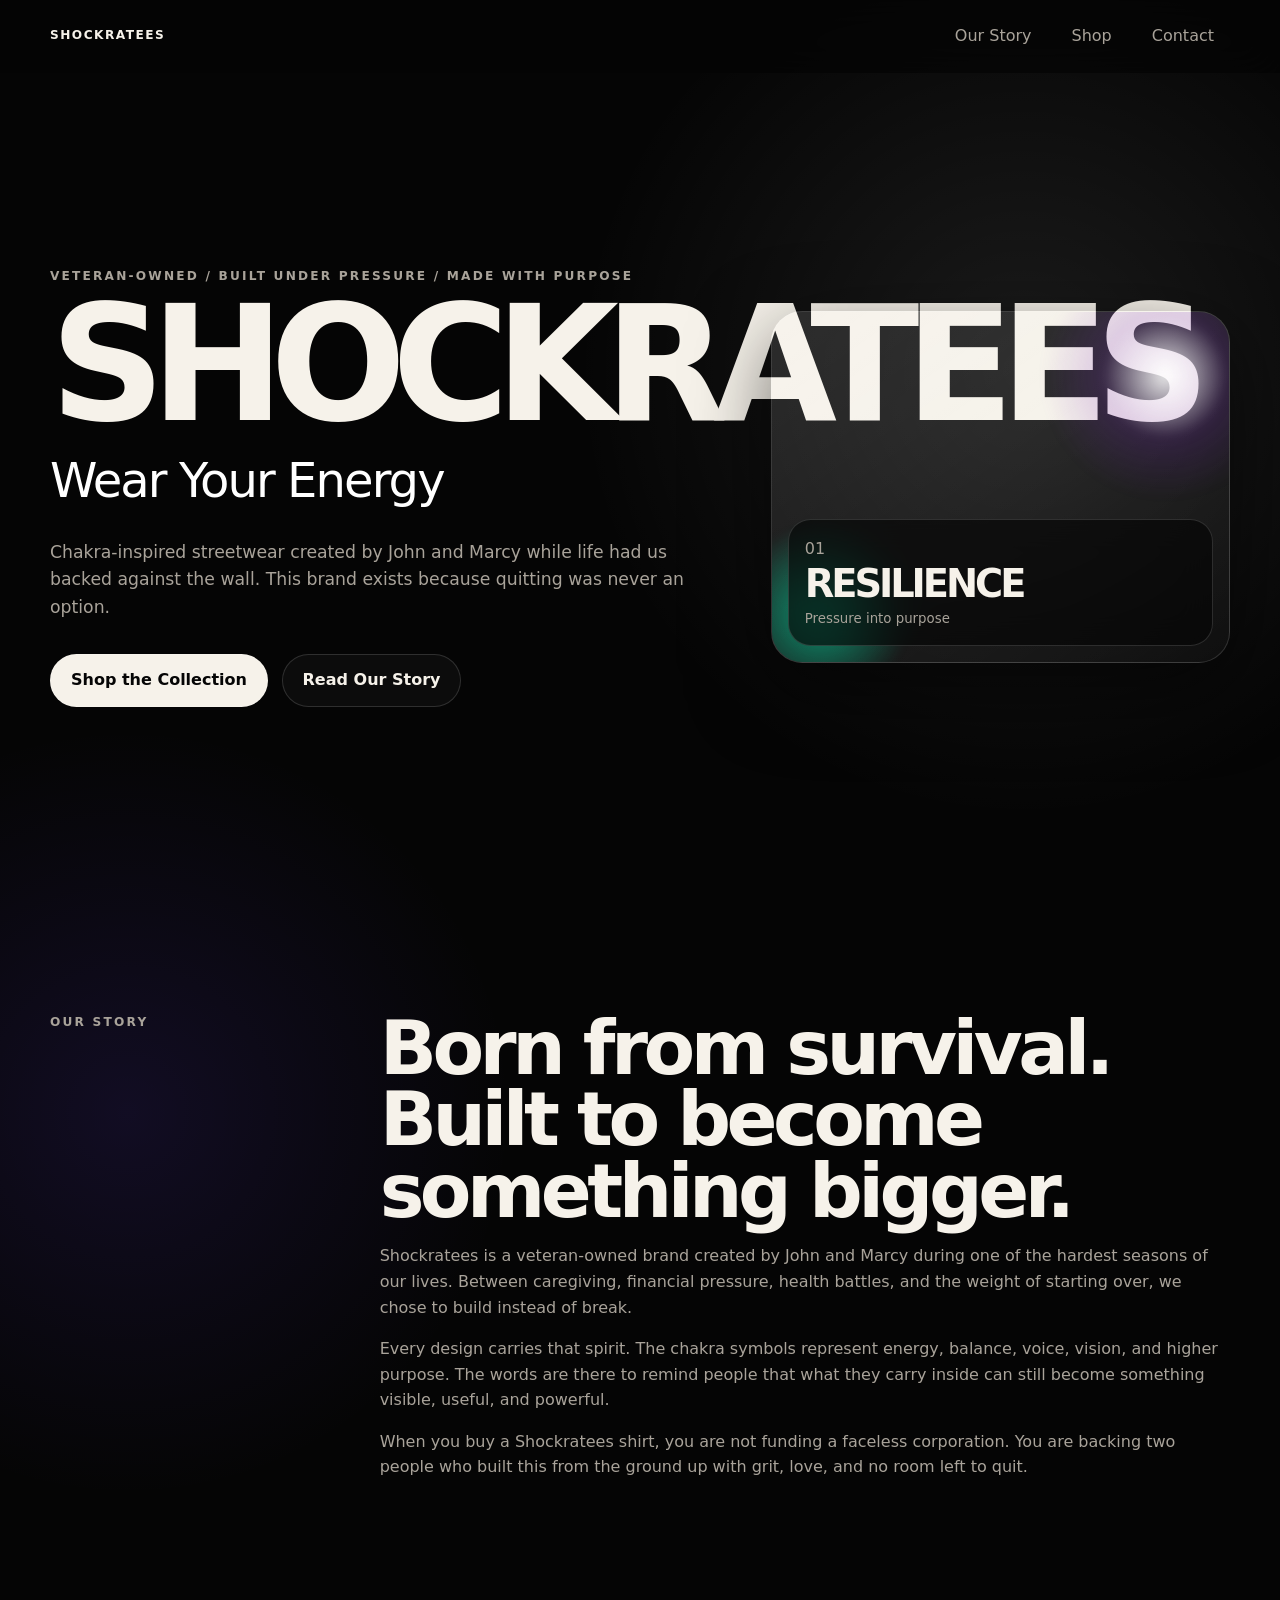
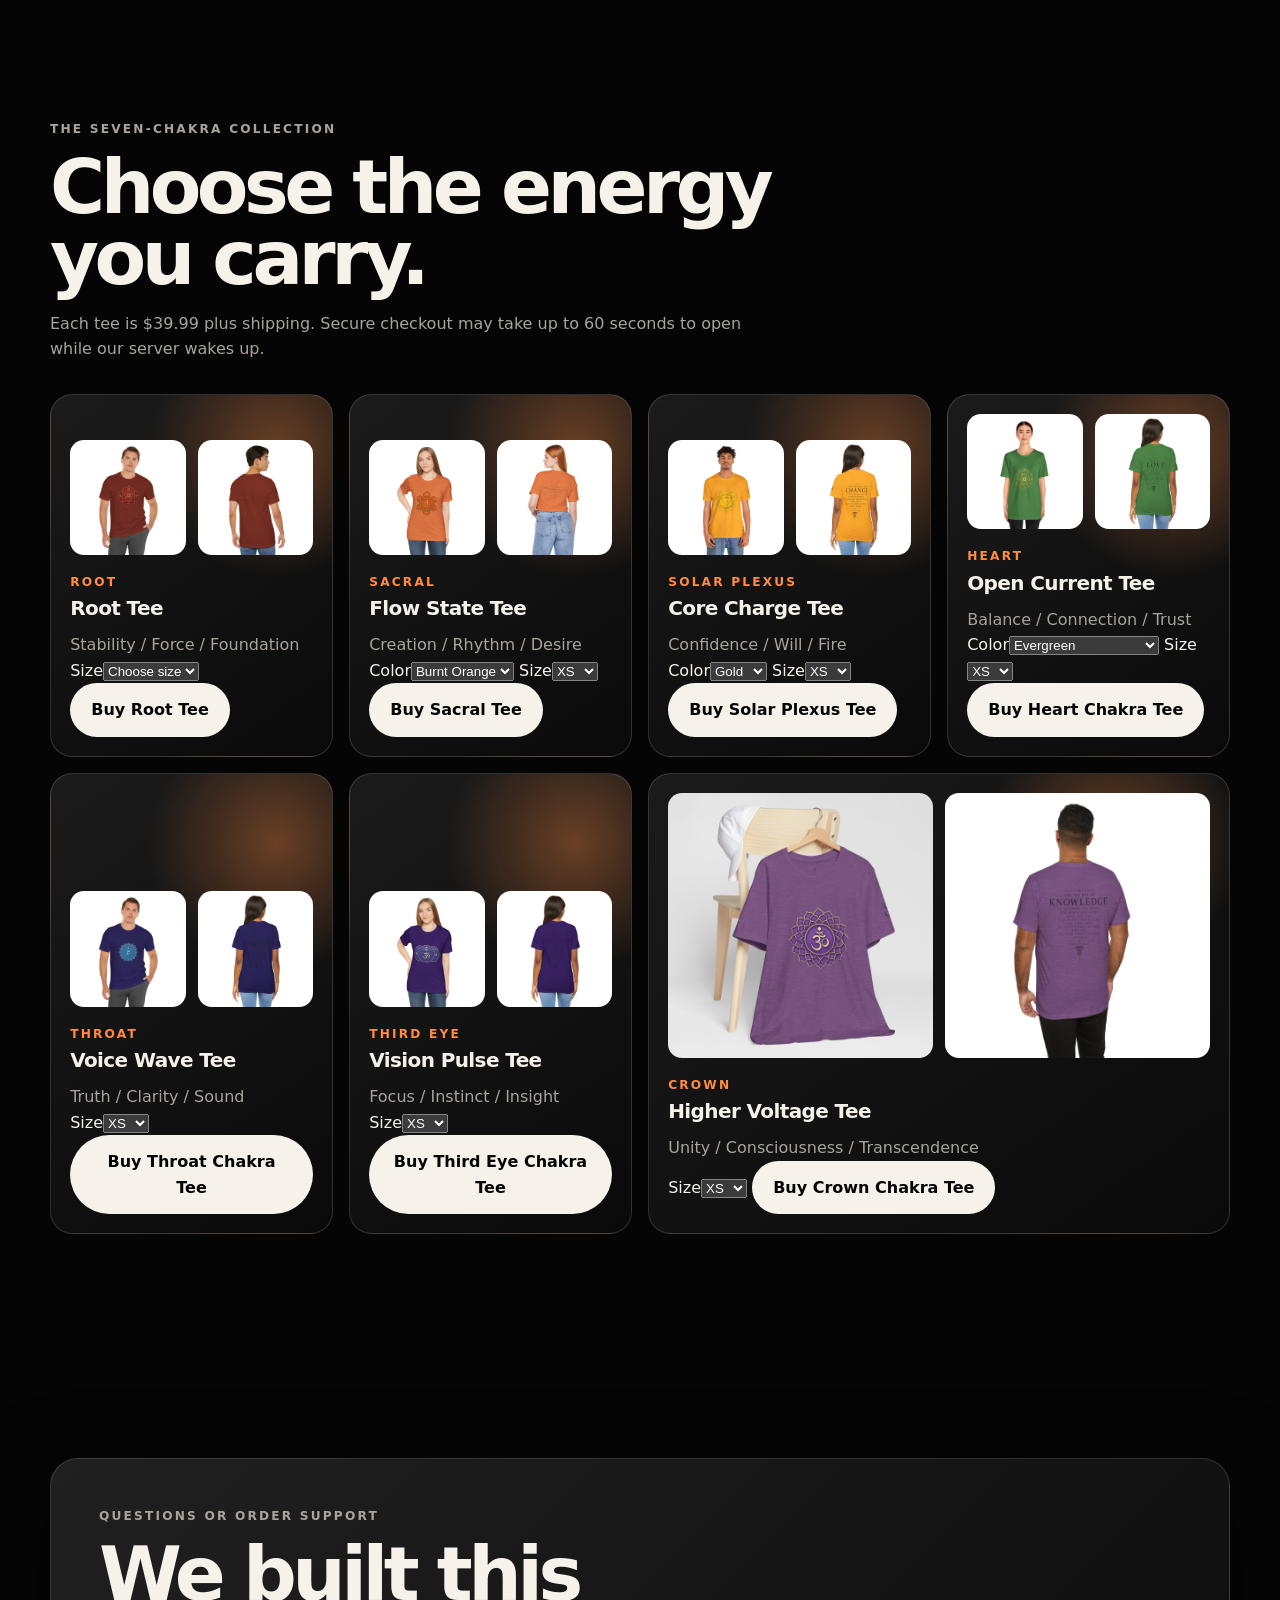
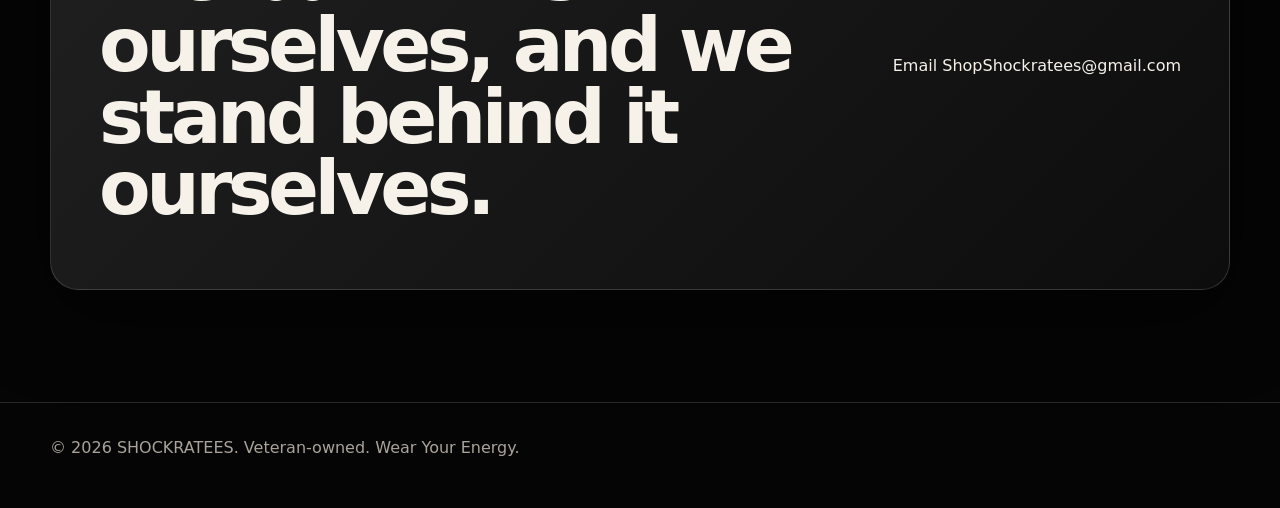
==== commit 38adb7a5: "Add veteran-owned founder story and restore complete storefront" ====
--- a/index.html
+++ b/index.html
@@ -3,44 +3,40 @@
 <head>
   <meta charset="utf-8">
   <meta name="viewport" content="width=device-width, initial-scale=1">
-  <title>SHOCKRATEES | Wear Your Energy</title>
-  <meta name="description" content="Shop the Shockratees seven-chakra collection: bold energywear featuring original chakra-inspired designs and timeless wisdom.">
+  <title>SHOCKRATEES | Veteran-Owned Energywear</title>
+  <meta name="description" content="Shop Shockratees, a veteran-owned seven-chakra streetwear collection created by John and Marcy from grit, purpose, and timeless wisdom.">
   <link rel="canonical" href="https://shopshockratees.github.io/shockratees/">
   <meta name="theme-color" content="#050505">
-
   <meta property="og:type" content="website">
-  <meta property="og:title" content="SHOCKRATEES | Wear Your Energy">
-  <meta property="og:description" content="Seven chakra-inspired tees built around energy, identity, and timeless wisdom.">
+  <meta property="og:title" content="SHOCKRATEES | Veteran-Owned Energywear">
+  <meta property="og:description" content="Seven chakra-inspired tees created by John and Marcy with their backs against the wall and a refusal to quit.">
   <meta property="og:url" content="https://shopshockratees.github.io/shockratees/">
   <meta property="og:site_name" content="SHOCKRATEES">
   <meta name="twitter:card" content="summary_large_image">
-  <meta name="twitter:title" content="SHOCKRATEES | Wear Your Energy">
-  <meta name="twitter:description" content="Seven chakra-inspired tees built around energy, identity, and timeless wisdom.">
-
+  <meta name="twitter:title" content="SHOCKRATEES | Veteran-Owned Energywear">
+  <meta name="twitter:description" content="A veteran-owned brand built from pressure, purpose, and the decision to keep moving forward.">
   <script type="application/ld+json">
-    {
-      "@context": "https://schema.org",
-      "@type": "Brand",
-      "name": "SHOCKRATEES",
-      "slogan": "Wear Your Energy",
-      "url": "https://shopshockratees.github.io/shockratees/",
-      "description": "Seven chakra-inspired tees built around energy, identity, and timeless wisdom."
-    }
+  {
+    "@context": "https://schema.org",
+    "@type": "Brand",
+    "name": "SHOCKRATEES",
+    "slogan": "Wear Your Energy",
+    "url": "https://shopshockratees.github.io/shockratees/",
+    "description": "Veteran-owned chakra-inspired streetwear created by John and Marcy."
+  }
   </script>
   <link rel="stylesheet" href="styles.css">
 </head>
 <body>
   <a class="skip-link" href="#main">Skip to content</a>
-
   <header class="site-header" aria-label="Primary navigation">
     <nav class="nav container">
       <a class="brand-mark" href="#hero" aria-label="Shockratees home">SHOCKRATEES</a>
       <button class="nav-toggle" type="button" aria-expanded="false" aria-controls="site-menu">
-        <span class="sr-only">Toggle navigation</span>
-        <span></span><span></span>
+        <span class="sr-only">Toggle navigation</span><span></span><span></span>
       </button>
       <ul id="site-menu" class="nav-links">
-        <li><a href="#about">About</a></li>
+        <li><a href="#about">Our Story</a></li>
         <li><a href="#chakras">Shop</a></li>
         <li><a href="#contact">Contact</a></li>
       </ul>
@@ -51,33 +47,30 @@
     <section id="hero" class="hero section-pad">
       <div class="container hero-grid">
         <div class="hero-copy reveal">
-          <p class="eyebrow">The seven-chakra collection is live</p>
+          <p class="eyebrow">Veteran-owned / Built under pressure / Made with purpose</p>
           <h1>SHOCKRATEES</h1>
           <p class="tagline">Wear Your Energy</p>
-          <p class="hero-text">Chakra-inspired streetwear that pairs bold symbolism with timeless wisdom. Choose the energy you carry into the world.</p>
+          <p class="hero-text">Chakra-inspired streetwear created by John and Marcy while life had us backed against the wall. This brand exists because quitting was never an option.</p>
           <div class="hero-actions">
             <a class="button button-primary" href="#chakras">Shop the Collection</a>
-            <a class="button button-secondary" href="#about">Our Story</a>
+            <a class="button button-secondary" href="#about">Read Our Story</a>
           </div>
         </div>
         <div class="hero-art reveal" aria-hidden="true">
-          <div class="orb orb-one"></div>
-          <div class="orb orb-two"></div>
-          <div class="energy-card">
-            <span>01</span>
-            <strong>ENERGY</strong>
-            <small>Identity in motion</small>
-          </div>
+          <div class="orb orb-one"></div><div class="orb orb-two"></div>
+          <div class="energy-card"><span>01</span><strong>RESILIENCE</strong><small>Pressure into purpose</small></div>
         </div>
       </div>
     </section>
 
     <section id="about" class="about section-pad">
       <div class="container split">
-        <p class="section-kicker reveal">The brand</p>
+        <p class="section-kicker reveal">Our story</p>
         <div class="section-copy reveal">
-          <h2>Built for people who move with intention.</h2>
-          <p>Shockratees turns the language of energy into wearable expression. Each design combines a chakra-inspired symbol with a message chosen to reflect its meaning—because what you wear can say something before you ever speak.</p>
+          <h2>Born from survival. Built to become something bigger.</h2>
+          <p>Shockratees is a veteran-owned brand created by John and Marcy during one of the hardest seasons of our lives. Between caregiving, financial pressure, health battles, and the weight of starting over, we chose to build instead of break.</p>
+          <p>Every design carries that spirit. The chakra symbols represent energy, balance, voice, vision, and higher purpose. The words are there to remind people that what they carry inside can still become something visible, useful, and powerful.</p>
+          <p>When you buy a Shockratees shirt, you are not funding a faceless corporation. You are backing two people who built this from the ground up with grit, love, and no room left to quit.</p>
         </div>
       </div>
     </section>
@@ -85,138 +78,80 @@
     <section id="chakras" class="section-pad">
       <div class="container">
         <div class="section-heading reveal">
-          <p class="section-kicker">The Seven</p>
-          <h2>Choose your energy.</h2>
-          <p>Every tee is $39.99. Select your size and color, then check out securely through Stripe. The first checkout after a quiet period may take up to 60 seconds while our secure order service wakes up.</p>
+          <p class="section-kicker">The seven-chakra collection</p>
+          <h2>Choose the energy you carry.</h2>
+          <p>Each tee is $39.99 plus shipping. Secure checkout may take up to 60 seconds to open while our server wakes up.</p>
         </div>
+        <div class="product-grid" aria-label="Seven chakra shirts">
 
-        <div class="product-grid" aria-label="Shockratees seven-chakra collection">
           <article class="product-card reveal" style="--accent:#ff8c42">
-            <div class="product-images">
-              <img src="images/products/ROOT TEE MOCKUP FRONT.jpg" alt="Shockratees Root Chakra Tee front" loading="lazy">
-              <img src="images/products/ROOT TEE MOCKUP BACK.jpg" alt="Shockratees Root Chakra Tee back" loading="lazy">
-            </div>
-            <span>Root</span>
-            <h3>Root Tee</h3>
-            <p>Stability / Force / Foundation</p>
+            <div class="product-images"><img loading="lazy" src="images/products/ROOT TEE MOCKUP FRONT.jpg" alt="Shockratees Root Chakra Tee front"><img loading="lazy" src="images/products/ROOT TEE MOCKUP BACK.jpg" alt="Shockratees Root Chakra Tee back"></div>
+            <span>Root</span><h3>Root Tee</h3><p>Stability / Force / Foundation</p>
             <form action="https://shockratees-backend.onrender.com/create-root-checkout" method="POST">
-              <label>Size
-                <select name="size" required>
-                  <option value="">Choose size</option>
-                  <option value="XS">XS</option><option value="S">S</option><option value="M">M</option><option value="L">L</option><option value="XL">XL</option><option value="2XL">2XL</option><option value="3XL">3XL</option><option value="4XL">4XL</option>
-                </select>
-              </label>
+              <label>Size<select name="size" required><option value="">Choose size</option><option value="XS">XS</option><option value="S">S</option><option value="M">M</option><option value="L">L</option><option value="XL">XL</option><option value="2XL">2XL</option><option value="3XL">3XL</option><option value="4XL">4XL</option></select></label>
               <button class="button button-primary" type="submit">Buy Root Tee</button>
             </form>
           </article>
 
           <article class="product-card reveal" style="--accent:#ff8c42">
-            <div class="product-images">
-              <img src="images/products/sacral tee mockup front.jpg" alt="Shockratees Sacral Chakra Tee front" loading="lazy">
-              <img src="images/products/sacral tee mockup back.jpg" alt="Shockratees Sacral Chakra Tee back" loading="lazy">
-            </div>
-            <span>Sacral</span>
-            <h3>Flow State Tee</h3>
-            <p>Creation / Rhythm / Desire</p>
+            <div class="product-images"><img loading="lazy" src="images/products/sacral tee mockup front.jpg" alt="Shockratees Sacral Chakra Tee front"><img loading="lazy" src="images/products/sacral tee mockup back.jpg" alt="Shockratees Sacral Chakra Tee back"></div>
+            <span>Sacral</span><h3>Flow State Tee</h3><p>Creation / Rhythm / Desire</p>
             <form action="https://shockratees-backend.onrender.com/create-checkout" method="POST">
               <input type="hidden" name="chakra" value="sacral">
-              <label>Color
-                <select name="color" required><option value="Burnt Orange">Burnt Orange</option><option value="White">White</option></select>
-              </label>
-              <label>Size
-                <select name="size" required><option value="XS">XS</option><option value="S">S</option><option value="M">M</option><option value="L">L</option><option value="XL">XL</option><option value="2XL">2XL</option><option value="3XL">3XL</option><option value="4XL">4XL</option></select>
-              </label>
+              <label>Color<select name="color" required><option value="Burnt Orange">Burnt Orange</option><option value="White">White</option></select></label>
+              <label>Size<select name="size" required><option value="XS">XS</option><option value="S">S</option><option value="M">M</option><option value="L">L</option><option value="XL">XL</option><option value="2XL">2XL</option><option value="3XL">3XL</option><option value="4XL">4XL</option></select></label>
               <button class="button button-primary" type="submit">Buy Sacral Tee</button>
             </form>
           </article>
 
           <article class="product-card reveal" style="--accent:#ff8c42">
-            <div class="product-images">
-              <img src="images/products/solar plexus mockup front.jpg" alt="Shockratees Solar Plexus Chakra Tee front" loading="lazy">
-              <img src="images/products/solar plexus mockup back.jpg" alt="Shockratees Solar Plexus Chakra Tee back" loading="lazy">
-            </div>
-            <span>Solar Plexus</span>
-            <h3>Core Charge Tee</h3>
-            <p>Confidence / Will / Fire</p>
+            <div class="product-images"><img loading="lazy" src="images/products/solar plexus mockup front.jpg" alt="Shockratees Solar Plexus Chakra Tee front"><img loading="lazy" src="images/products/solar plexus mockup back.jpg" alt="Shockratees Solar Plexus Chakra Tee back"></div>
+            <span>Solar Plexus</span><h3>Core Charge Tee</h3><p>Confidence / Will / Fire</p>
             <form action="https://shockratees-backend.onrender.com/create-checkout" method="POST">
               <input type="hidden" name="chakra" value="solar">
-              <label>Color
-                <select name="color" required><option value="Gold">Gold</option><option value="White">White</option></select>
-              </label>
-              <label>Size
-                <select name="size" required><option value="XS">XS</option><option value="S">S</option><option value="M">M</option><option value="L">L</option><option value="XL">XL</option><option value="2XL">2XL</option><option value="3XL">3XL</option><option value="4XL">4XL</option></select>
-              </label>
+              <label>Color<select name="color" required><option value="Gold">Gold</option><option value="White">White</option></select></label>
+              <label>Size<select name="size" required><option value="XS">XS</option><option value="S">S</option><option value="M">M</option><option value="L">L</option><option value="XL">XL</option><option value="2XL">2XL</option><option value="3XL">3XL</option><option value="4XL">4XL</option></select></label>
               <button class="button button-primary" type="submit">Buy Solar Plexus Tee</button>
             </form>
           </article>
 
           <article class="product-card reveal" style="--accent:#ff8c42">
-            <div class="product-images">
-              <img src="images/products/heart chakra mockup front.jpg" alt="Shockratees Heart Chakra Tee front" loading="lazy">
-              <img src="images/products/heart chakra mockup back.jpg" alt="Shockratees Heart Chakra Tee back" loading="lazy">
-            </div>
-            <span>Heart</span>
-            <h3>Open Current Tee</h3>
-            <p>Balance / Connection / Trust</p>
+            <div class="product-images"><img loading="lazy" src="images/products/heart chakra mockup front.jpg" alt="Shockratees Heart Chakra Tee front"><img loading="lazy" src="images/products/heart chakra mockup back.jpg" alt="Shockratees Heart Chakra Tee back"></div>
+            <span>Heart</span><h3>Open Current Tee</h3><p>Balance / Connection / Trust</p>
             <form action="https://shockratees-backend.onrender.com/create-checkout" method="POST">
               <input type="hidden" name="chakra" value="heart">
-              <label>Color
-                <select name="color" required><option value="Evergreen">Evergreen</option><option value="Leaf">Leaf</option><option value="Synthetic Green">Synthetic Green</option><option value="Olive">Olive</option><option value="Heather Grass Green">Heather Grass Green</option><option value="White">White</option></select>
-              </label>
-              <label>Size
-                <select name="size" required><option value="XS">XS</option><option value="S">S</option><option value="M">M</option><option value="L">L</option><option value="XL">XL</option><option value="2XL">2XL</option><option value="3XL">3XL</option><option value="4XL">4XL</option></select>
-              </label>
+              <label>Color<select name="color" required><option value="Evergreen">Evergreen</option><option value="Leaf">Leaf</option><option value="Synthetic Green">Synthetic Green</option><option value="Olive">Olive</option><option value="Heather Grass Green">Heather Grass Green</option><option value="White">White</option></select></label>
+              <label>Size<select name="size" required><option value="XS">XS</option><option value="S">S</option><option value="M">M</option><option value="L">L</option><option value="XL">XL</option><option value="2XL">2XL</option><option value="3XL">3XL</option><option value="4XL">4XL</option></select></label>
               <button class="button button-primary" type="submit">Buy Heart Chakra Tee</button>
             </form>
           </article>
 
           <article class="product-card reveal" style="--accent:#ff8c42">
-            <div class="product-images">
-              <img src="images/products/throat chakra mockup front.jpg" alt="Shockratees Throat Chakra Tee front" loading="lazy">
-              <img src="images/products/throat chakra mockup back.jpg" alt="Shockratees Throat Chakra Tee back" loading="lazy">
-            </div>
-            <span>Throat</span>
-            <h3>Voice Wave Tee</h3>
-            <p>Truth / Clarity / Sound</p>
+            <div class="product-images"><img loading="lazy" src="images/products/throat chakra mockup front.jpg" alt="Shockratees Throat Chakra Tee front"><img loading="lazy" src="images/products/throat chakra mockup back.jpg" alt="Shockratees Throat Chakra Tee back"></div>
+            <span>Throat</span><h3>Voice Wave Tee</h3><p>Truth / Clarity / Sound</p>
             <form action="https://shockratees-backend.onrender.com/create-checkout" method="POST">
               <input type="hidden" name="chakra" value="throat">
-              <label>Size
-                <select name="size" required><option value="XS">XS</option><option value="S">S</option><option value="M">M</option><option value="L">L</option><option value="XL">XL</option><option value="2XL">2XL</option><option value="3XL">3XL</option><option value="4XL">4XL</option></select>
-              </label>
+              <label>Size<select name="size" required><option value="XS">XS</option><option value="S">S</option><option value="M">M</option><option value="L">L</option><option value="XL">XL</option><option value="2XL">2XL</option><option value="3XL">3XL</option><option value="4XL">4XL</option></select></label>
               <button class="button button-primary" type="submit">Buy Throat Chakra Tee</button>
             </form>
           </article>
 
           <article class="product-card reveal" style="--accent:#ff8c42">
-            <div class="product-images">
-              <img src="images/products/third eye mockup front.jpg" alt="Shockratees Third Eye Chakra Tee front" loading="lazy">
-              <img src="images/products/third eye mockup back.jpg" alt="Shockratees Third Eye Chakra Tee back" loading="lazy">
-            </div>
-            <span>Third Eye</span>
-            <h3>Vision Pulse Tee</h3>
-            <p>Focus / Instinct / Insight</p>
+            <div class="product-images"><img loading="lazy" src="images/products/third eye mockup front.jpg" alt="Shockratees Third Eye Chakra Tee front"><img loading="lazy" src="images/products/third eye mockup back.jpg" alt="Shockratees Third Eye Chakra Tee back"></div>
+            <span>Third Eye</span><h3>Vision Pulse Tee</h3><p>Focus / Instinct / Insight</p>
             <form action="https://shockratees-backend.onrender.com/create-checkout" method="POST">
               <input type="hidden" name="chakra" value="third-eye">
-              <label>Size
-                <select name="size" required><option value="XS">XS</option><option value="S">S</option><option value="M">M</option><option value="L">L</option><option value="XL">XL</option><option value="2XL">2XL</option><option value="3XL">3XL</option><option value="4XL">4XL</option></select>
-              </label>
+              <label>Size<select name="size" required><option value="XS">XS</option><option value="S">S</option><option value="M">M</option><option value="L">L</option><option value="XL">XL</option><option value="2XL">2XL</option><option value="3XL">3XL</option><option value="4XL">4XL</option></select></label>
               <button class="button button-primary" type="submit">Buy Third Eye Chakra Tee</button>
             </form>
           </article>
 
           <article class="product-card reveal" style="--accent:#ff8c42">
-            <div class="product-images">
-              <img src="images/products/crown mockup front.jpg" alt="Shockratees Crown Chakra Tee front" loading="lazy">
-              <img src="images/products/crown mockup back.jpg" alt="Shockratees Crown Chakra Tee back" loading="lazy">
-            </div>
-            <span>Crown</span>
-            <h3>Higher Voltage Tee</h3>
-            <p>Unity / Consciousness / Transcendence</p>
+            <div class="product-images"><img loading="lazy" src="images/products/crown mockup front.jpg" alt="Shockratees Crown Chakra Tee front"><img loading="lazy" src="images/products/crown mockup back.jpg" alt="Shockratees Crown Chakra Tee back"></div>
+            <span>Crown</span><h3>Higher Voltage Tee</h3><p>Unity / Consciousness / Transcendence</p>
             <form action="https://shockratees-backend.onrender.com/create-checkout" method="POST">
               <input type="hidden" name="chakra" value="crown">
-              <label>Size
-                <select name="size" required><option value="XS">XS</option><option value="S">S</option><option value="M">M</option><option value="L">L</option><option value="XL">XL</option><option value="2XL">2XL</option><option value="3XL">3XL</option><option value="4XL">4XL</option></select>
-              </label>
+              <label>Size<select name="size" required><option value="XS">XS</option><option value="S">S</option><option value="M">M</option><option value="L">L</option><option value="XL">XL</option><option value="2XL">2XL</option><option value="3XL">3XL</option><option value="4XL">4XL</option></select></label>
               <button class="button button-primary" type="submit">Buy Crown Chakra Tee</button>
             </form>
           </article>
@@ -226,22 +161,17 @@
 
     <section id="contact" class="signup section-pad">
       <div class="container signup-panel reveal">
-        <div>
-          <p class="section-kicker">Questions or order support</p>
-          <h2>Talk directly to Shockratees.</h2>
-        </div>
-        <a class="button button-primary" href="mailto:ShopShockratees@gmail.com">Email ShopShockratees@gmail.com</a>
+        <div><p class="section-kicker">Questions or order support</p><h2>We built this ourselves, and we stand behind it ourselves.</h2></div>
+        <p>Email <a href="mailto:ShopShockratees@gmail.com">ShopShockratees@gmail.com</a></p>
       </div>
     </section>
   </main>
 
   <footer class="site-footer">
     <div class="container footer-grid">
-      <p>© <span id="year"></span> SHOCKRATEES. Wear Your Energy.</p>
-      <a href="mailto:ShopShockratees@gmail.com">Contact</a>
+      <p>© <span id="year"></span> SHOCKRATEES. Veteran-owned. Wear Your Energy.</p>
     </div>
   </footer>
-
   <script src="script.js" defer></script>
 </body>
 </html>
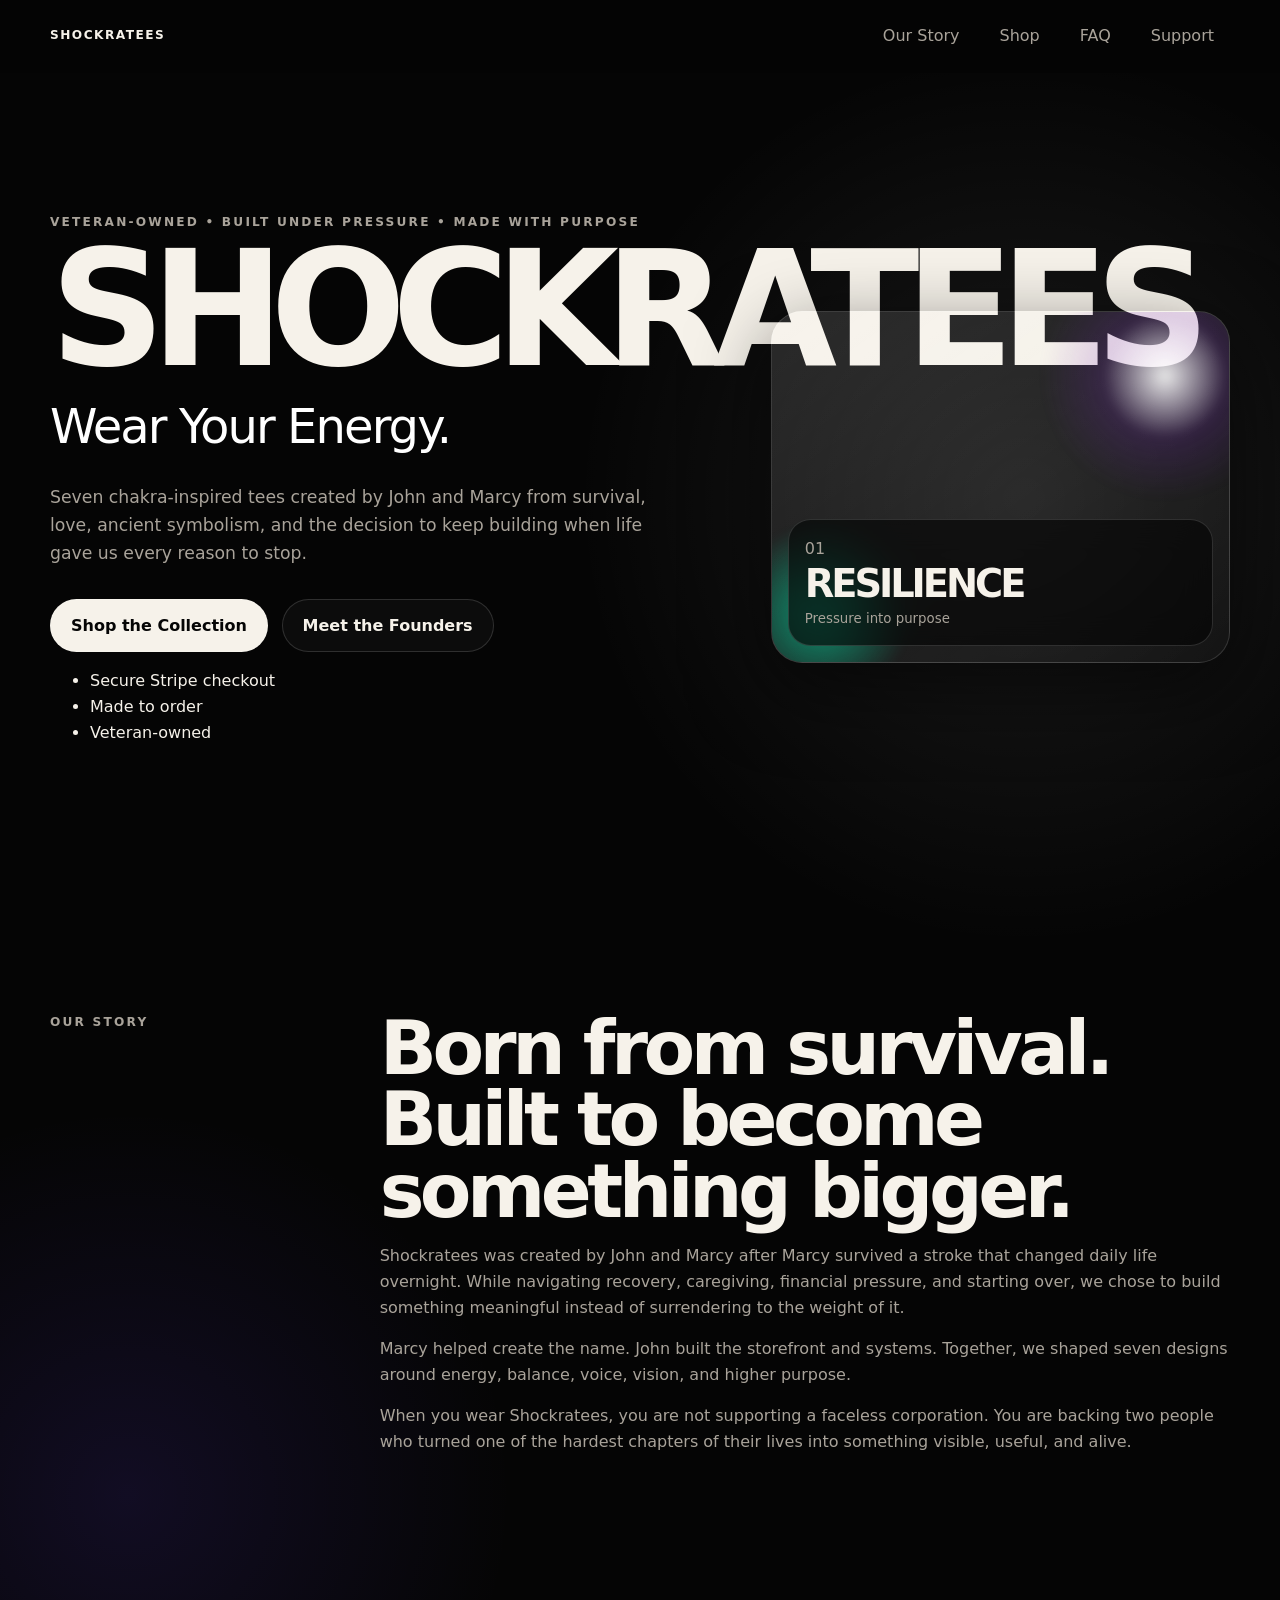
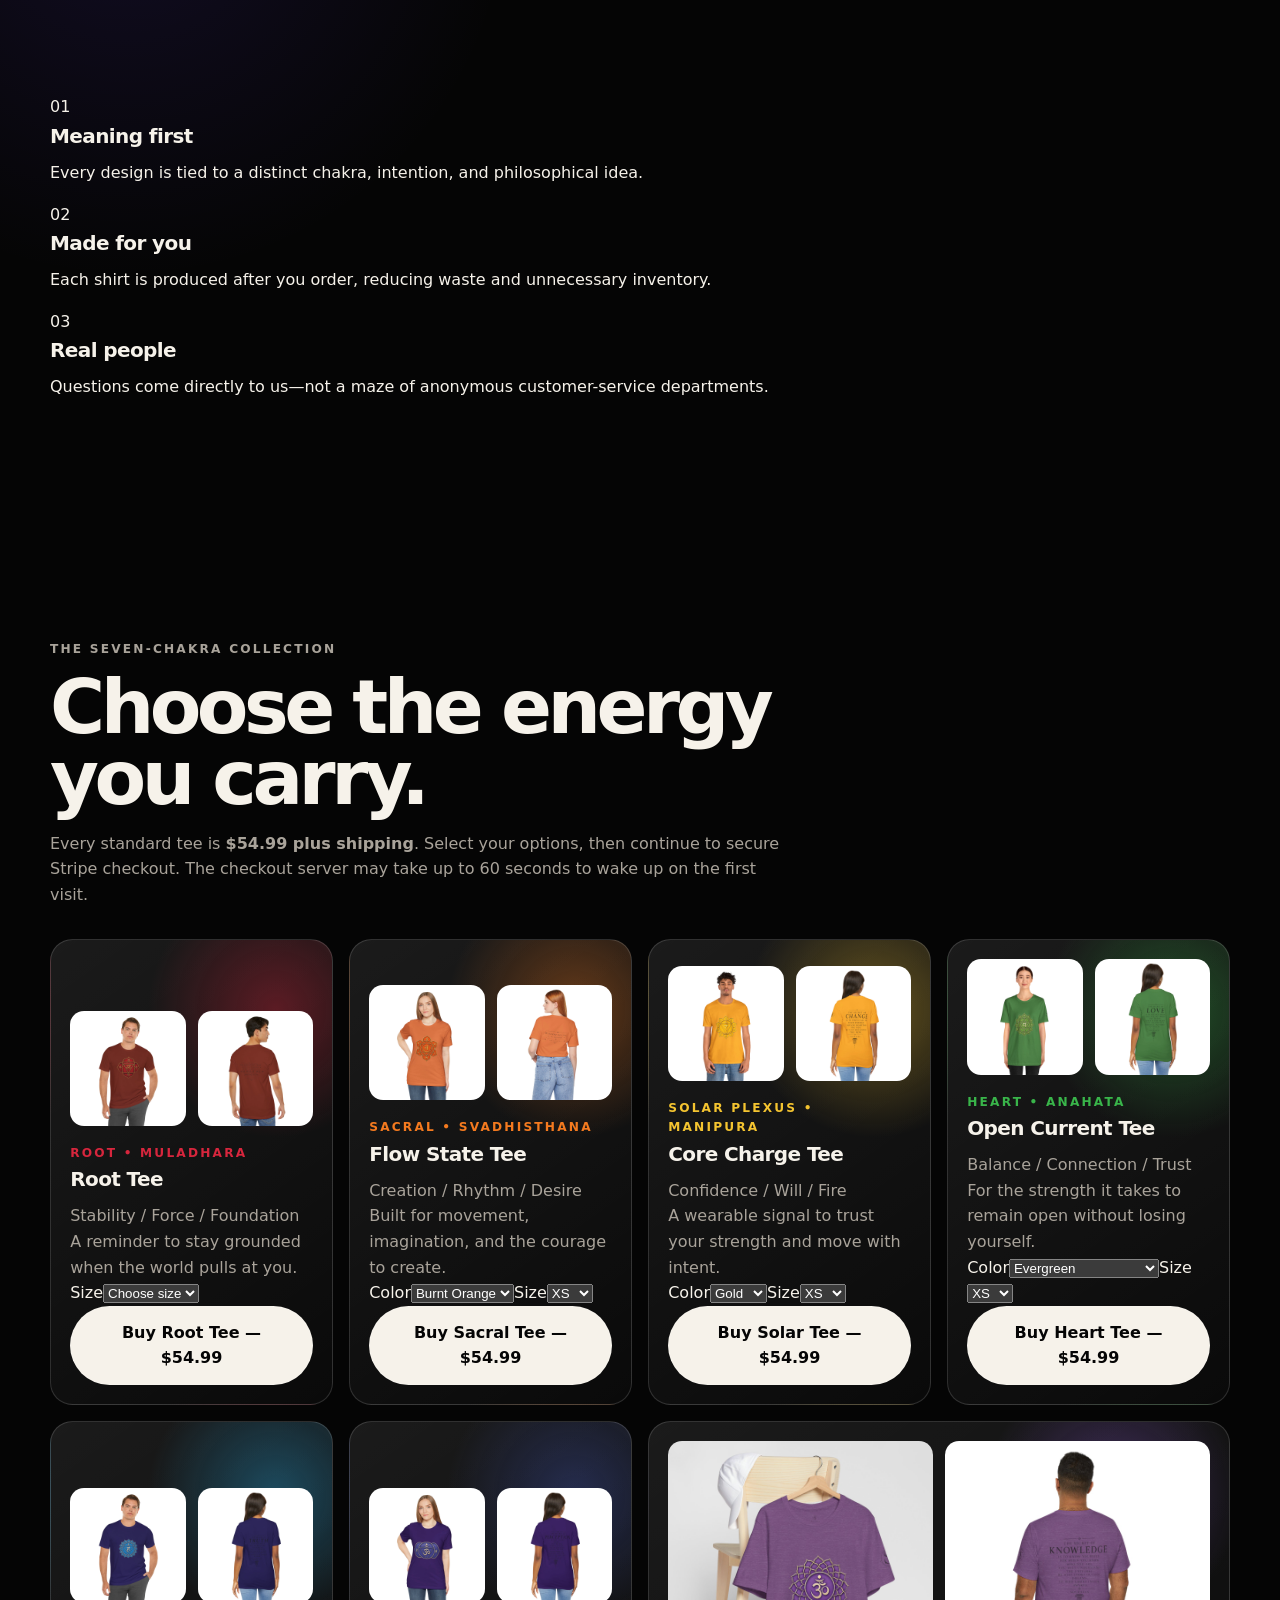
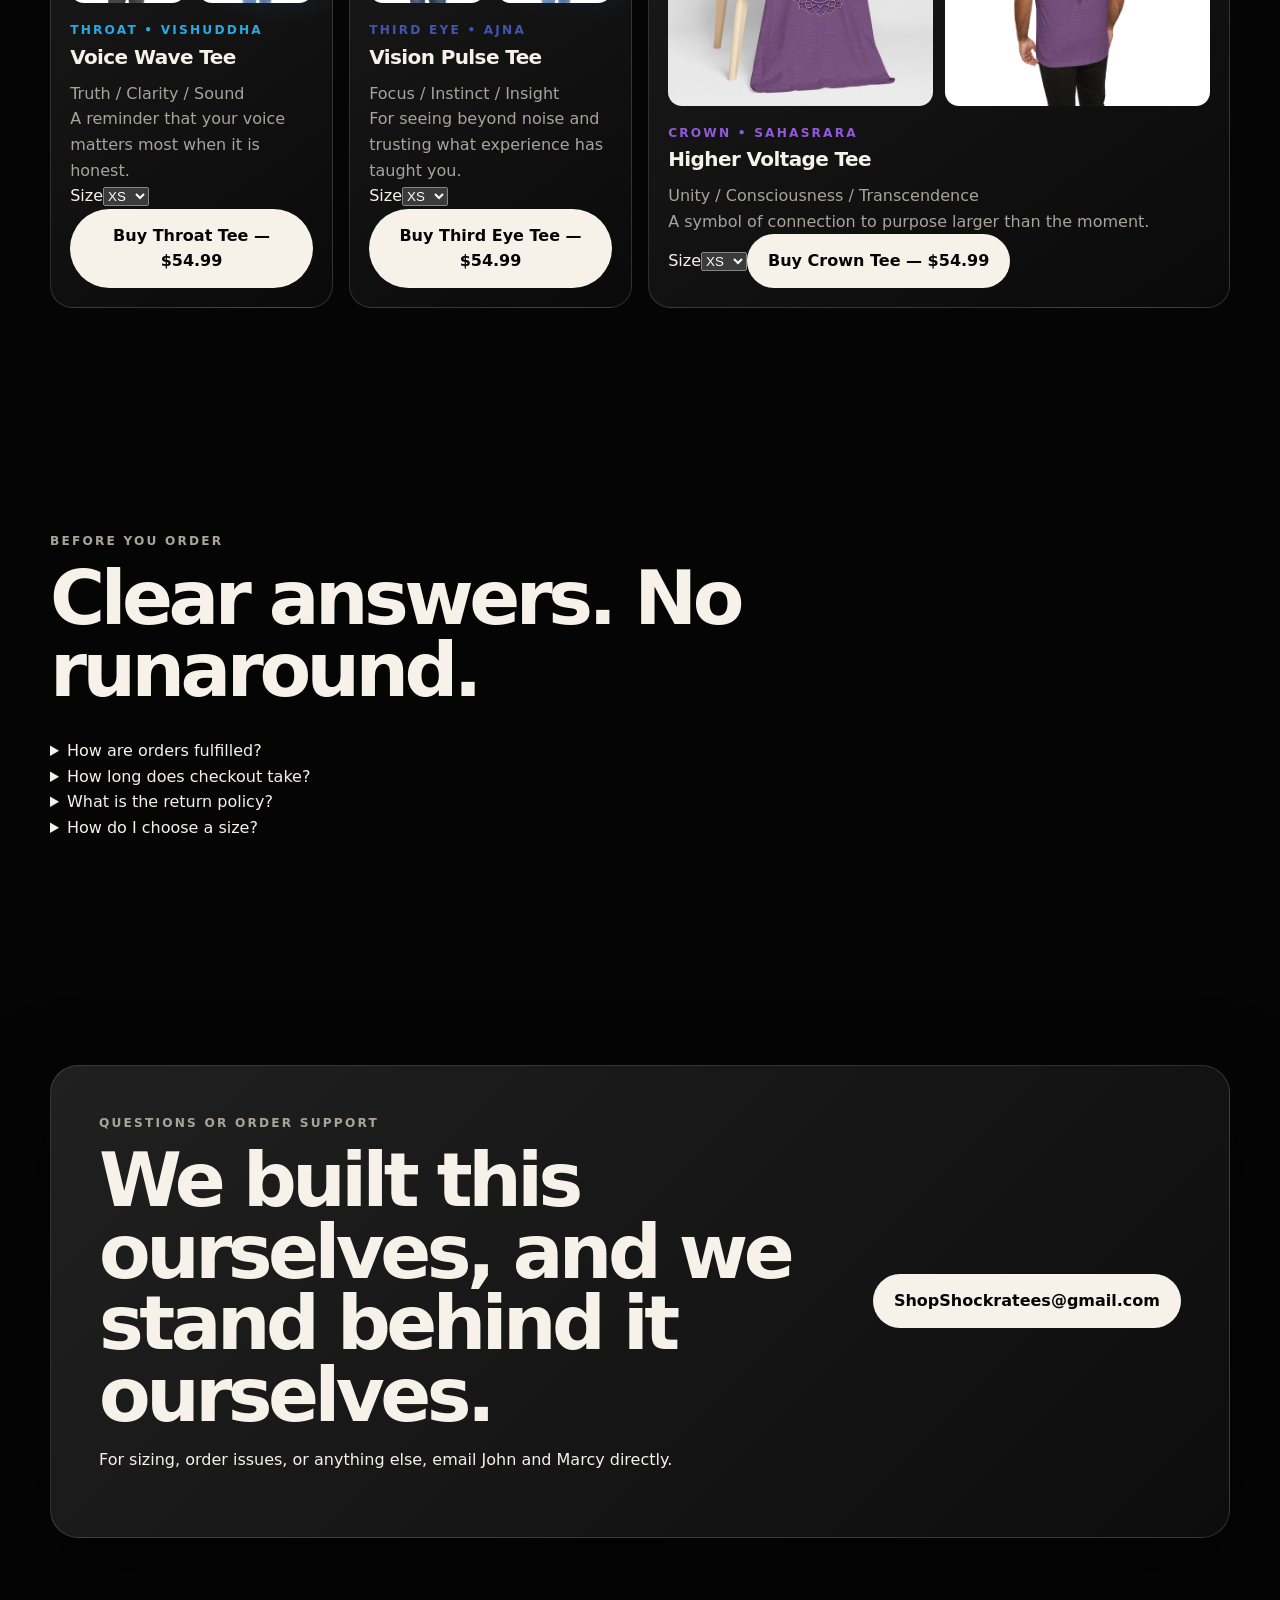
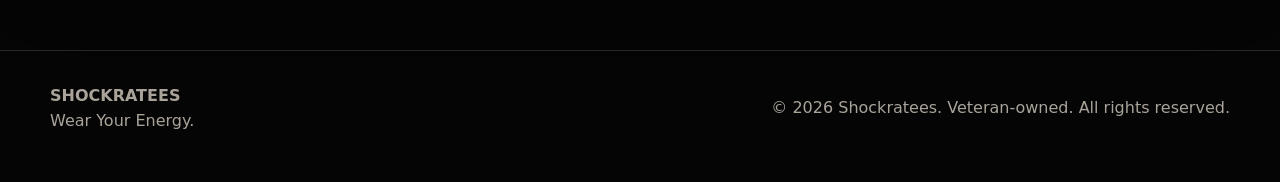
==== commit 66d6457a: "Upgrade storefront copy, trust signals, SEO, and product presentation" ====
--- a/index.html
+++ b/index.html
@@ -3,42 +3,32 @@
 <head>
   <meta charset="utf-8">
   <meta name="viewport" content="width=device-width, initial-scale=1">
-  <title>SHOCKRATEES | Veteran-Owned Energywear</title>
-  <meta name="description" content="Shop Shockratees, a veteran-owned seven-chakra streetwear collection created by John and Marcy from grit, purpose, and timeless wisdom.">
+  <title>SHOCKRATEES | Veteran-Owned Chakra-Inspired Streetwear</title>
+  <meta name="description" content="Shop Shockratees, a veteran-owned seven-chakra streetwear collection created by John and Marcy from survival, purpose, and timeless wisdom.">
   <link rel="canonical" href="https://shopshockratees.github.io/shockratees/">
   <meta name="theme-color" content="#050505">
   <meta property="og:type" content="website">
-  <meta property="og:title" content="SHOCKRATEES | Veteran-Owned Energywear">
-  <meta property="og:description" content="Seven chakra-inspired tees created by John and Marcy with their backs against the wall and a refusal to quit.">
+  <meta property="og:title" content="SHOCKRATEES | Wear Your Energy">
+  <meta property="og:description" content="Veteran-owned chakra-inspired streetwear built from survival, love, and a refusal to quit.">
   <meta property="og:url" content="https://shopshockratees.github.io/shockratees/">
   <meta property="og:site_name" content="SHOCKRATEES">
   <meta name="twitter:card" content="summary_large_image">
-  <meta name="twitter:title" content="SHOCKRATEES | Veteran-Owned Energywear">
-  <meta name="twitter:description" content="A veteran-owned brand built from pressure, purpose, and the decision to keep moving forward.">
+  <meta name="twitter:title" content="SHOCKRATEES | Wear Your Energy">
+  <meta name="twitter:description" content="Seven chakra-inspired tees. Veteran-owned. Built under pressure. Made with purpose.">
   <script type="application/ld+json">
-  {
-    "@context": "https://schema.org",
-    "@type": "Brand",
-    "name": "SHOCKRATEES",
-    "slogan": "Wear Your Energy",
-    "url": "https://shopshockratees.github.io/shockratees/",
-    "description": "Veteran-owned chakra-inspired streetwear created by John and Marcy."
-  }
+  {"@context":"https://schema.org","@type":"Brand","name":"SHOCKRATEES","slogan":"Wear Your Energy","url":"https://shopshockratees.github.io/shockratees/","description":"Veteran-owned chakra-inspired streetwear created by John and Marcy."}
   </script>
   <link rel="stylesheet" href="styles.css">
+  <script defer src="script.js"></script>
 </head>
 <body>
   <a class="skip-link" href="#main">Skip to content</a>
-  <header class="site-header" aria-label="Primary navigation">
-    <nav class="nav container">
-      <a class="brand-mark" href="#hero" aria-label="Shockratees home">SHOCKRATEES</a>
-      <button class="nav-toggle" type="button" aria-expanded="false" aria-controls="site-menu">
-        <span class="sr-only">Toggle navigation</span><span></span><span></span>
-      </button>
+  <header class="site-header">
+    <nav class="nav container" aria-label="Primary navigation">
+      <a class="brand-mark" href="#hero">SHOCKRATEES</a>
+      <button class="nav-toggle" type="button" aria-expanded="false" aria-controls="site-menu"><span class="sr-only">Toggle navigation</span><span></span><span></span></button>
       <ul id="site-menu" class="nav-links">
-        <li><a href="#about">Our Story</a></li>
-        <li><a href="#chakras">Shop</a></li>
-        <li><a href="#contact">Contact</a></li>
+        <li><a href="#story">Our Story</a></li><li><a href="#collection">Shop</a></li><li><a href="#faq">FAQ</a></li><li><a href="#contact">Support</a></li>
       </ul>
     </nav>
   </header>
@@ -47,131 +37,68 @@
     <section id="hero" class="hero section-pad">
       <div class="container hero-grid">
         <div class="hero-copy reveal">
-          <p class="eyebrow">Veteran-owned / Built under pressure / Made with purpose</p>
+          <p class="eyebrow">Veteran-owned • Built under pressure • Made with purpose</p>
           <h1>SHOCKRATEES</h1>
-          <p class="tagline">Wear Your Energy</p>
-          <p class="hero-text">Chakra-inspired streetwear created by John and Marcy while life had us backed against the wall. This brand exists because quitting was never an option.</p>
-          <div class="hero-actions">
-            <a class="button button-primary" href="#chakras">Shop the Collection</a>
-            <a class="button button-secondary" href="#about">Read Our Story</a>
-          </div>
+          <p class="tagline">Wear Your Energy.</p>
+          <p class="hero-text">Seven chakra-inspired tees created by John and Marcy from survival, love, ancient symbolism, and the decision to keep building when life gave us every reason to stop.</p>
+          <div class="hero-actions"><a class="button button-primary" href="#collection">Shop the Collection</a><a class="button button-secondary" href="#story">Meet the Founders</a></div>
+          <ul class="trust-row" aria-label="Store benefits"><li>Secure Stripe checkout</li><li>Made to order</li><li>Veteran-owned</li></ul>
         </div>
-        <div class="hero-art reveal" aria-hidden="true">
-          <div class="orb orb-one"></div><div class="orb orb-two"></div>
-          <div class="energy-card"><span>01</span><strong>RESILIENCE</strong><small>Pressure into purpose</small></div>
+        <div class="hero-art reveal" aria-hidden="true"><div class="orb orb-one"></div><div class="orb orb-two"></div><div class="energy-card"><span>01</span><strong>RESILIENCE</strong><small>Pressure into purpose</small></div></div>
+      </div>
+    </section>
+
+    <section id="story" class="story section-pad">
+      <div class="container split">
+        <p class="section-kicker reveal">Our story</p>
+        <div class="section-copy reveal">
+          <h2>Born from survival. Built to become something bigger.</h2>
+          <p>Shockratees was created by John and Marcy after Marcy survived a stroke that changed daily life overnight. While navigating recovery, caregiving, financial pressure, and starting over, we chose to build something meaningful instead of surrendering to the weight of it.</p>
+          <p>Marcy helped create the name. John built the storefront and systems. Together, we shaped seven designs around energy, balance, voice, vision, and higher purpose.</p>
+          <p>When you wear Shockratees, you are not supporting a faceless corporation. You are backing two people who turned one of the hardest chapters of their lives into something visible, useful, and alive.</p>
         </div>
       </div>
     </section>
 
-    <section id="about" class="about section-pad">
-      <div class="container split">
-        <p class="section-kicker reveal">Our story</p>
-        <div class="section-copy reveal">
-          <h2>Born from survival. Built to become something bigger.</h2>
-          <p>Shockratees is a veteran-owned brand created by John and Marcy during one of the hardest seasons of our lives. Between caregiving, financial pressure, health battles, and the weight of starting over, we chose to build instead of break.</p>
-          <p>Every design carries that spirit. The chakra symbols represent energy, balance, voice, vision, and higher purpose. The words are there to remind people that what they carry inside can still become something visible, useful, and powerful.</p>
-          <p>When you buy a Shockratees shirt, you are not funding a faceless corporation. You are backing two people who built this from the ground up with grit, love, and no room left to quit.</p>
+    <section class="values section-pad compact-pad">
+      <div class="container value-grid">
+        <article><span>01</span><h3>Meaning first</h3><p>Every design is tied to a distinct chakra, intention, and philosophical idea.</p></article>
+        <article><span>02</span><h3>Made for you</h3><p>Each shirt is produced after you order, reducing waste and unnecessary inventory.</p></article>
+        <article><span>03</span><h3>Real people</h3><p>Questions come directly to us—not a maze of anonymous customer-service departments.</p></article>
+      </div>
+    </section>
+
+    <section id="collection" class="section-pad">
+      <div class="container">
+        <div class="section-heading reveal"><p class="section-kicker">The seven-chakra collection</p><h2>Choose the energy you carry.</h2><p>Every standard tee is <strong>$54.99 plus shipping</strong>. Select your options, then continue to secure Stripe checkout. The checkout server may take up to 60 seconds to wake up on the first visit.</p></div>
+        <div class="product-grid" aria-label="Seven chakra shirts">
+          <article class="product-card reveal" style="--accent:#d7263d"><div class="product-images"><img loading="lazy" src="images/products/ROOT TEE MOCKUP FRONT.jpg" alt="Shockratees Root Chakra Tee front"><img loading="lazy" src="images/products/ROOT TEE MOCKUP BACK.jpg" alt="Shockratees Root Chakra Tee back"></div><span>Root • Muladhara</span><h3>Root Tee</h3><p>Stability / Force / Foundation</p><p class="meaning">A reminder to stay grounded when the world pulls at you.</p><form action="https://shockratees-backend.onrender.com/create-root-checkout" method="POST"><label>Size<select name="size" required><option value="">Choose size</option><option>XS</option><option>S</option><option>M</option><option>L</option><option>XL</option><option>2XL</option><option>3XL</option><option>4XL</option></select></label><button class="button button-primary" type="submit">Buy Root Tee — $54.99</button></form></article>
+
+          <article class="product-card reveal" style="--accent:#f47a1f"><div class="product-images"><img loading="lazy" src="images/products/sacral tee mockup front.jpg" alt="Shockratees Sacral Chakra Tee front"><img loading="lazy" src="images/products/sacral tee mockup back.jpg" alt="Shockratees Sacral Chakra Tee back"></div><span>Sacral • Svadhisthana</span><h3>Flow State Tee</h3><p>Creation / Rhythm / Desire</p><p class="meaning">Built for movement, imagination, and the courage to create.</p><form action="https://shockratees-backend.onrender.com/create-checkout" method="POST"><input type="hidden" name="chakra" value="sacral"><label>Color<select name="color" required><option>Burnt Orange</option><option>White</option></select></label><label>Size<select name="size" required><option>XS</option><option>S</option><option>M</option><option>L</option><option>XL</option><option>2XL</option><option>3XL</option><option>4XL</option></select></label><button class="button button-primary" type="submit">Buy Sacral Tee — $54.99</button></form></article>
+
+          <article class="product-card reveal" style="--accent:#f4c430"><div class="product-images"><img loading="lazy" src="images/products/solar plexus mockup front.jpg" alt="Shockratees Solar Plexus Chakra Tee front"><img loading="lazy" src="images/products/solar plexus mockup back.jpg" alt="Shockratees Solar Plexus Chakra Tee back"></div><span>Solar Plexus • Manipura</span><h3>Core Charge Tee</h3><p>Confidence / Will / Fire</p><p class="meaning">A wearable signal to trust your strength and move with intent.</p><form action="https://shockratees-backend.onrender.com/create-checkout" method="POST"><input type="hidden" name="chakra" value="solar"><label>Color<select name="color" required><option>Gold</option><option>White</option></select></label><label>Size<select name="size" required><option>XS</option><option>S</option><option>M</option><option>L</option><option>XL</option><option>2XL</option><option>3XL</option><option>4XL</option></select></label><button class="button button-primary" type="submit">Buy Solar Tee — $54.99</button></form></article>
+
+          <article class="product-card reveal" style="--accent:#39b54a"><div class="product-images"><img loading="lazy" src="images/products/heart chakra mockup front.jpg" alt="Shockratees Heart Chakra Tee front"><img loading="lazy" src="images/products/heart chakra mockup back.jpg" alt="Shockratees Heart Chakra Tee back"></div><span>Heart • Anahata</span><h3>Open Current Tee</h3><p>Balance / Connection / Trust</p><p class="meaning">For the strength it takes to remain open without losing yourself.</p><form action="https://shockratees-backend.onrender.com/create-checkout" method="POST"><input type="hidden" name="chakra" value="heart"><label>Color<select name="color" required><option>Evergreen</option><option>Leaf</option><option>Synthetic Green</option><option>Olive</option><option>Heather Grass Green</option><option>White</option></select></label><label>Size<select name="size" required><option>XS</option><option>S</option><option>M</option><option>L</option><option>XL</option><option>2XL</option><option>3XL</option><option>4XL</option></select></label><button class="button button-primary" type="submit">Buy Heart Tee — $54.99</button></form></article>
+
+          <article class="product-card reveal" style="--accent:#29a9e0"><div class="product-images"><img loading="lazy" src="images/products/throat chakra mockup front.jpg" alt="Shockratees Throat Chakra Tee front"><img loading="lazy" src="images/products/throat chakra mockup back.jpg" alt="Shockratees Throat Chakra Tee back"></div><span>Throat • Vishuddha</span><h3>Voice Wave Tee</h3><p>Truth / Clarity / Sound</p><p class="meaning">A reminder that your voice matters most when it is honest.</p><form action="https://shockratees-backend.onrender.com/create-checkout" method="POST"><input type="hidden" name="chakra" value="throat"><label>Size<select name="size" required><option>XS</option><option>S</option><option>M</option><option>L</option><option>XL</option><option>2XL</option><option>3XL</option><option>4XL</option></select></label><button class="button button-primary" type="submit">Buy Throat Tee — $54.99</button></form></article>
+
+          <article class="product-card reveal" style="--accent:#4054b2"><div class="product-images"><img loading="lazy" src="images/products/third eye mockup front.jpg" alt="Shockratees Third Eye Chakra Tee front"><img loading="lazy" src="images/products/third eye mockup back.jpg" alt="Shockratees Third Eye Chakra Tee back"></div><span>Third Eye • Ajna</span><h3>Vision Pulse Tee</h3><p>Focus / Instinct / Insight</p><p class="meaning">For seeing beyond noise and trusting what experience has taught you.</p><form action="https://shockratees-backend.onrender.com/create-checkout" method="POST"><input type="hidden" name="chakra" value="third-eye"><label>Size<select name="size" required><option>XS</option><option>S</option><option>M</option><option>L</option><option>XL</option><option>2XL</option><option>3XL</option><option>4XL</option></select></label><button class="button button-primary" type="submit">Buy Third Eye Tee — $54.99</button></form></article>
+
+          <article class="product-card reveal" style="--accent:#8f5bd7"><div class="product-images"><img loading="lazy" src="images/products/crown mockup front.jpg" alt="Shockratees Crown Chakra Tee front"><img loading="lazy" src="images/products/crown mockup back.jpg" alt="Shockratees Crown Chakra Tee back"></div><span>Crown • Sahasrara</span><h3>Higher Voltage Tee</h3><p>Unity / Consciousness / Transcendence</p><p class="meaning">A symbol of connection to purpose larger than the moment.</p><form action="https://shockratees-backend.onrender.com/create-checkout" method="POST"><input type="hidden" name="chakra" value="crown"><label>Size<select name="size" required><option>XS</option><option>S</option><option>M</option><option>L</option><option>XL</option><option>2XL</option><option>3XL</option><option>4XL</option></select></label><button class="button button-primary" type="submit">Buy Crown Tee — $54.99</button></form></article>
         </div>
       </div>
     </section>
 
-    <section id="chakras" class="section-pad">
-      <div class="container">
-        <div class="section-heading reveal">
-          <p class="section-kicker">The seven-chakra collection</p>
-          <h2>Choose the energy you carry.</h2>
-          <p>Each tee is $39.99 plus shipping. Secure checkout may take up to 60 seconds to open while our server wakes up.</p>
-        </div>
-        <div class="product-grid" aria-label="Seven chakra shirts">
+    <section id="faq" class="faq section-pad"><div class="container"><div class="section-heading reveal"><p class="section-kicker">Before you order</p><h2>Clear answers. No runaround.</h2></div><div class="faq-grid">
+      <details><summary>How are orders fulfilled?</summary><p>Each shirt is made to order by our production partner after your secure payment is completed. You will receive order and shipping updates by email.</p></details>
+      <details><summary>How long does checkout take?</summary><p>The first checkout request may take up to 60 seconds while our secure server wakes up. Please click once and allow the page to load.</p></details>
+      <details><summary>What is the return policy?</summary><p>Damaged, defective, or incorrectly printed items are eligible for replacement or refund. Because each item is made to order, ordinary sizing mistakes and buyer’s remorse are handled case by case. Contact us and we will treat you fairly.</p></details>
+      <details><summary>How do I choose a size?</summary><p>Use your normal unisex T-shirt size. When between sizes, choose the larger size for a more relaxed fit.</p></details>
+    </div></div></section>
 
-          <article class="product-card reveal" style="--accent:#ff8c42">
-            <div class="product-images"><img loading="lazy" src="images/products/ROOT TEE MOCKUP FRONT.jpg" alt="Shockratees Root Chakra Tee front"><img loading="lazy" src="images/products/ROOT TEE MOCKUP BACK.jpg" alt="Shockratees Root Chakra Tee back"></div>
-            <span>Root</span><h3>Root Tee</h3><p>Stability / Force / Foundation</p>
-            <form action="https://shockratees-backend.onrender.com/create-root-checkout" method="POST">
-              <label>Size<select name="size" required><option value="">Choose size</option><option value="XS">XS</option><option value="S">S</option><option value="M">M</option><option value="L">L</option><option value="XL">XL</option><option value="2XL">2XL</option><option value="3XL">3XL</option><option value="4XL">4XL</option></select></label>
-              <button class="button button-primary" type="submit">Buy Root Tee</button>
-            </form>
-          </article>
-
-          <article class="product-card reveal" style="--accent:#ff8c42">
-            <div class="product-images"><img loading="lazy" src="images/products/sacral tee mockup front.jpg" alt="Shockratees Sacral Chakra Tee front"><img loading="lazy" src="images/products/sacral tee mockup back.jpg" alt="Shockratees Sacral Chakra Tee back"></div>
-            <span>Sacral</span><h3>Flow State Tee</h3><p>Creation / Rhythm / Desire</p>
-            <form action="https://shockratees-backend.onrender.com/create-checkout" method="POST">
-              <input type="hidden" name="chakra" value="sacral">
-              <label>Color<select name="color" required><option value="Burnt Orange">Burnt Orange</option><option value="White">White</option></select></label>
-              <label>Size<select name="size" required><option value="XS">XS</option><option value="S">S</option><option value="M">M</option><option value="L">L</option><option value="XL">XL</option><option value="2XL">2XL</option><option value="3XL">3XL</option><option value="4XL">4XL</option></select></label>
-              <button class="button button-primary" type="submit">Buy Sacral Tee</button>
-            </form>
-          </article>
-
-          <article class="product-card reveal" style="--accent:#ff8c42">
-            <div class="product-images"><img loading="lazy" src="images/products/solar plexus mockup front.jpg" alt="Shockratees Solar Plexus Chakra Tee front"><img loading="lazy" src="images/products/solar plexus mockup back.jpg" alt="Shockratees Solar Plexus Chakra Tee back"></div>
-            <span>Solar Plexus</span><h3>Core Charge Tee</h3><p>Confidence / Will / Fire</p>
-            <form action="https://shockratees-backend.onrender.com/create-checkout" method="POST">
-              <input type="hidden" name="chakra" value="solar">
-              <label>Color<select name="color" required><option value="Gold">Gold</option><option value="White">White</option></select></label>
-              <label>Size<select name="size" required><option value="XS">XS</option><option value="S">S</option><option value="M">M</option><option value="L">L</option><option value="XL">XL</option><option value="2XL">2XL</option><option value="3XL">3XL</option><option value="4XL">4XL</option></select></label>
-              <button class="button button-primary" type="submit">Buy Solar Plexus Tee</button>
-            </form>
-          </article>
-
-          <article class="product-card reveal" style="--accent:#ff8c42">
-            <div class="product-images"><img loading="lazy" src="images/products/heart chakra mockup front.jpg" alt="Shockratees Heart Chakra Tee front"><img loading="lazy" src="images/products/heart chakra mockup back.jpg" alt="Shockratees Heart Chakra Tee back"></div>
-            <span>Heart</span><h3>Open Current Tee</h3><p>Balance / Connection / Trust</p>
-            <form action="https://shockratees-backend.onrender.com/create-checkout" method="POST">
-              <input type="hidden" name="chakra" value="heart">
-              <label>Color<select name="color" required><option value="Evergreen">Evergreen</option><option value="Leaf">Leaf</option><option value="Synthetic Green">Synthetic Green</option><option value="Olive">Olive</option><option value="Heather Grass Green">Heather Grass Green</option><option value="White">White</option></select></label>
-              <label>Size<select name="size" required><option value="XS">XS</option><option value="S">S</option><option value="M">M</option><option value="L">L</option><option value="XL">XL</option><option value="2XL">2XL</option><option value="3XL">3XL</option><option value="4XL">4XL</option></select></label>
-              <button class="button button-primary" type="submit">Buy Heart Chakra Tee</button>
-            </form>
-          </article>
-
-          <article class="product-card reveal" style="--accent:#ff8c42">
-            <div class="product-images"><img loading="lazy" src="images/products/throat chakra mockup front.jpg" alt="Shockratees Throat Chakra Tee front"><img loading="lazy" src="images/products/throat chakra mockup back.jpg" alt="Shockratees Throat Chakra Tee back"></div>
-            <span>Throat</span><h3>Voice Wave Tee</h3><p>Truth / Clarity / Sound</p>
-            <form action="https://shockratees-backend.onrender.com/create-checkout" method="POST">
-              <input type="hidden" name="chakra" value="throat">
-              <label>Size<select name="size" required><option value="XS">XS</option><option value="S">S</option><option value="M">M</option><option value="L">L</option><option value="XL">XL</option><option value="2XL">2XL</option><option value="3XL">3XL</option><option value="4XL">4XL</option></select></label>
-              <button class="button button-primary" type="submit">Buy Throat Chakra Tee</button>
-            </form>
-          </article>
-
-          <article class="product-card reveal" style="--accent:#ff8c42">
-            <div class="product-images"><img loading="lazy" src="images/products/third eye mockup front.jpg" alt="Shockratees Third Eye Chakra Tee front"><img loading="lazy" src="images/products/third eye mockup back.jpg" alt="Shockratees Third Eye Chakra Tee back"></div>
-            <span>Third Eye</span><h3>Vision Pulse Tee</h3><p>Focus / Instinct / Insight</p>
-            <form action="https://shockratees-backend.onrender.com/create-checkout" method="POST">
-              <input type="hidden" name="chakra" value="third-eye">
-              <label>Size<select name="size" required><option value="XS">XS</option><option value="S">S</option><option value="M">M</option><option value="L">L</option><option value="XL">XL</option><option value="2XL">2XL</option><option value="3XL">3XL</option><option value="4XL">4XL</option></select></label>
-              <button class="button button-primary" type="submit">Buy Third Eye Chakra Tee</button>
-            </form>
-          </article>
-
-          <article class="product-card reveal" style="--accent:#ff8c42">
-            <div class="product-images"><img loading="lazy" src="images/products/crown mockup front.jpg" alt="Shockratees Crown Chakra Tee front"><img loading="lazy" src="images/products/crown mockup back.jpg" alt="Shockratees Crown Chakra Tee back"></div>
-            <span>Crown</span><h3>Higher Voltage Tee</h3><p>Unity / Consciousness / Transcendence</p>
-            <form action="https://shockratees-backend.onrender.com/create-checkout" method="POST">
-              <input type="hidden" name="chakra" value="crown">
-              <label>Size<select name="size" required><option value="XS">XS</option><option value="S">S</option><option value="M">M</option><option value="L">L</option><option value="XL">XL</option><option value="2XL">2XL</option><option value="3XL">3XL</option><option value="4XL">4XL</option></select></label>
-              <button class="button button-primary" type="submit">Buy Crown Chakra Tee</button>
-            </form>
-          </article>
-        </div>
-      </div>
-    </section>
-
-    <section id="contact" class="signup section-pad">
-      <div class="container signup-panel reveal">
-        <div><p class="section-kicker">Questions or order support</p><h2>We built this ourselves, and we stand behind it ourselves.</h2></div>
-        <p>Email <a href="mailto:ShopShockratees@gmail.com">ShopShockratees@gmail.com</a></p>
-      </div>
-    </section>
+    <section id="contact" class="signup section-pad"><div class="container signup-panel reveal"><div><p class="section-kicker">Questions or order support</p><h2>We built this ourselves, and we stand behind it ourselves.</h2><p>For sizing, order issues, or anything else, email John and Marcy directly.</p></div><a class="button button-primary" href="mailto:ShopShockratees@gmail.com">ShopShockratees@gmail.com</a></div></section>
   </main>
 
-  <footer class="site-footer">
-    <div class="container footer-grid">
-      <p>© <span id="year"></span> SHOCKRATEES. Veteran-owned. Wear Your Energy.</p>
-    </div>
-  </footer>
-  <script src="script.js" defer></script>
+  <footer class="site-footer"><div class="container footer-grid"><div><strong>SHOCKRATEES</strong><p>Wear Your Energy.</p></div><p>© <span id="year"></span> Shockratees. Veteran-owned. All rights reserved.</p></div></footer>
 </body>
-</html>+</html>
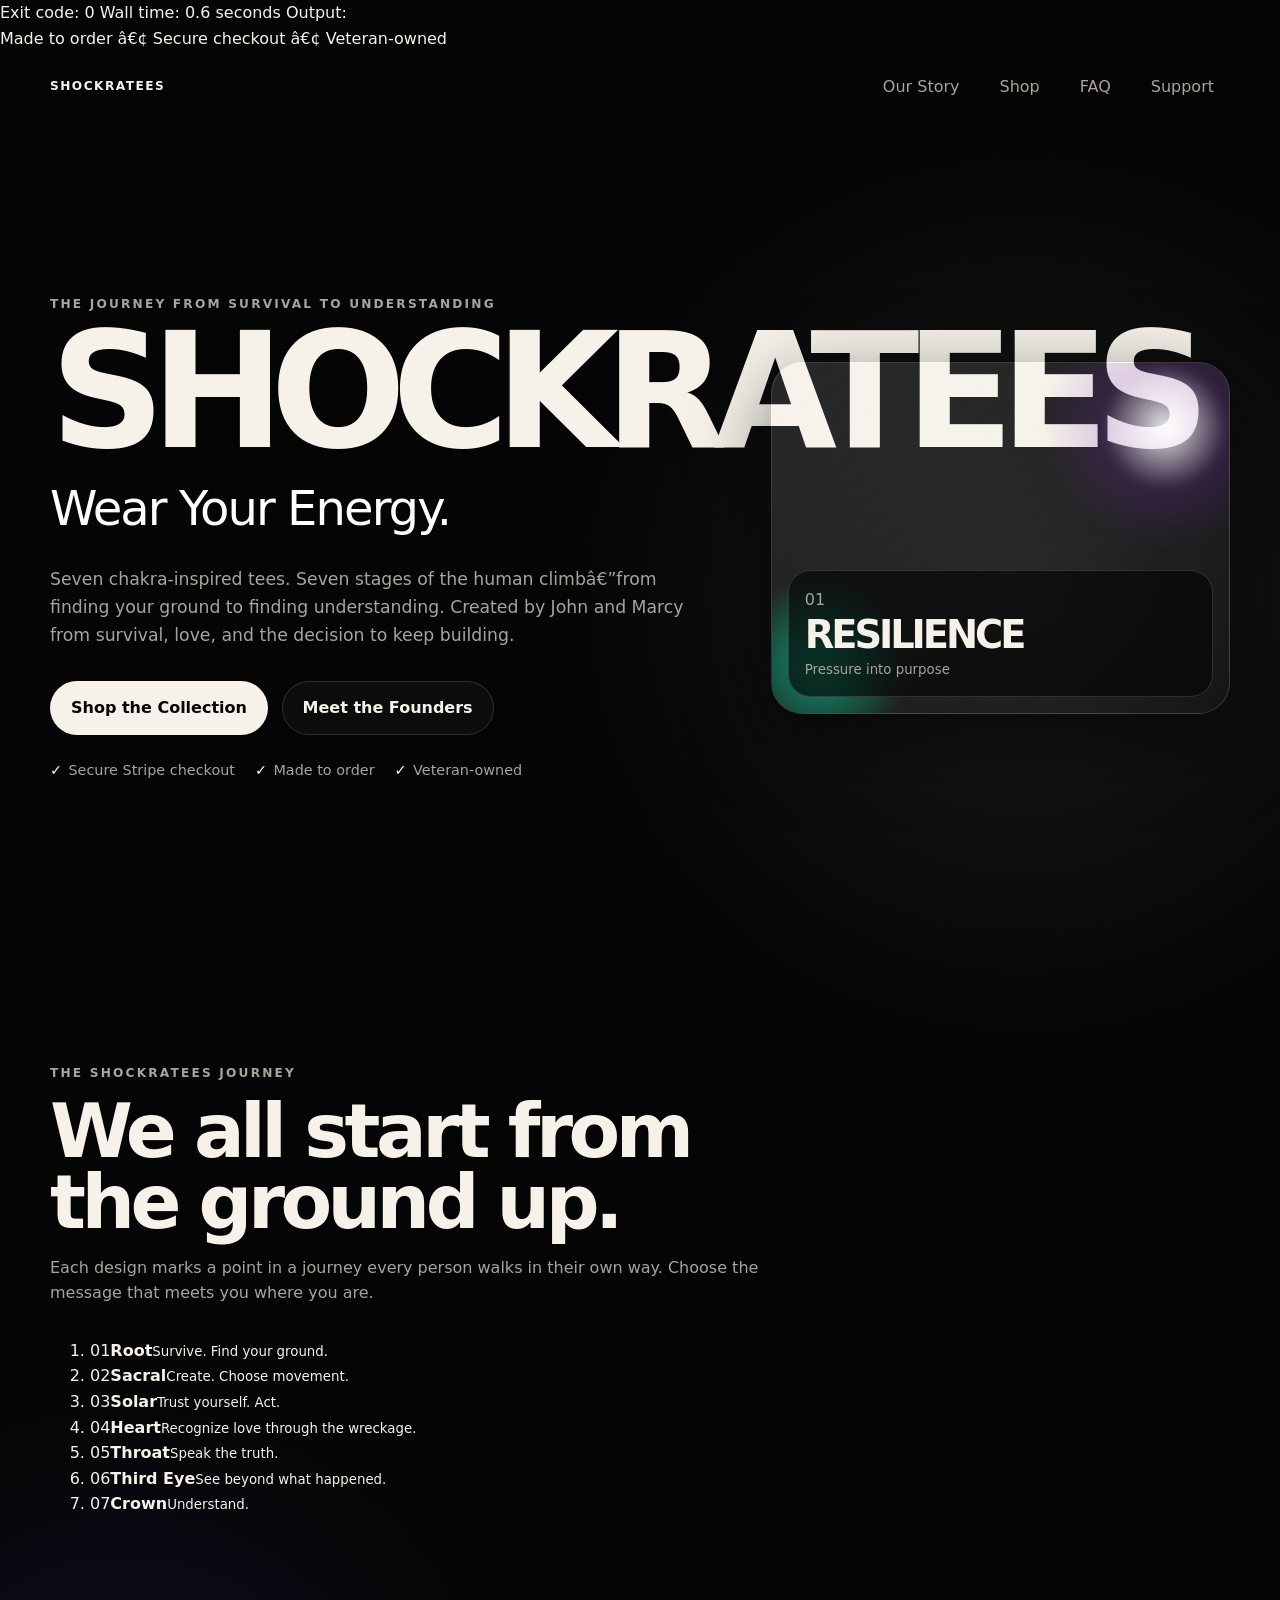
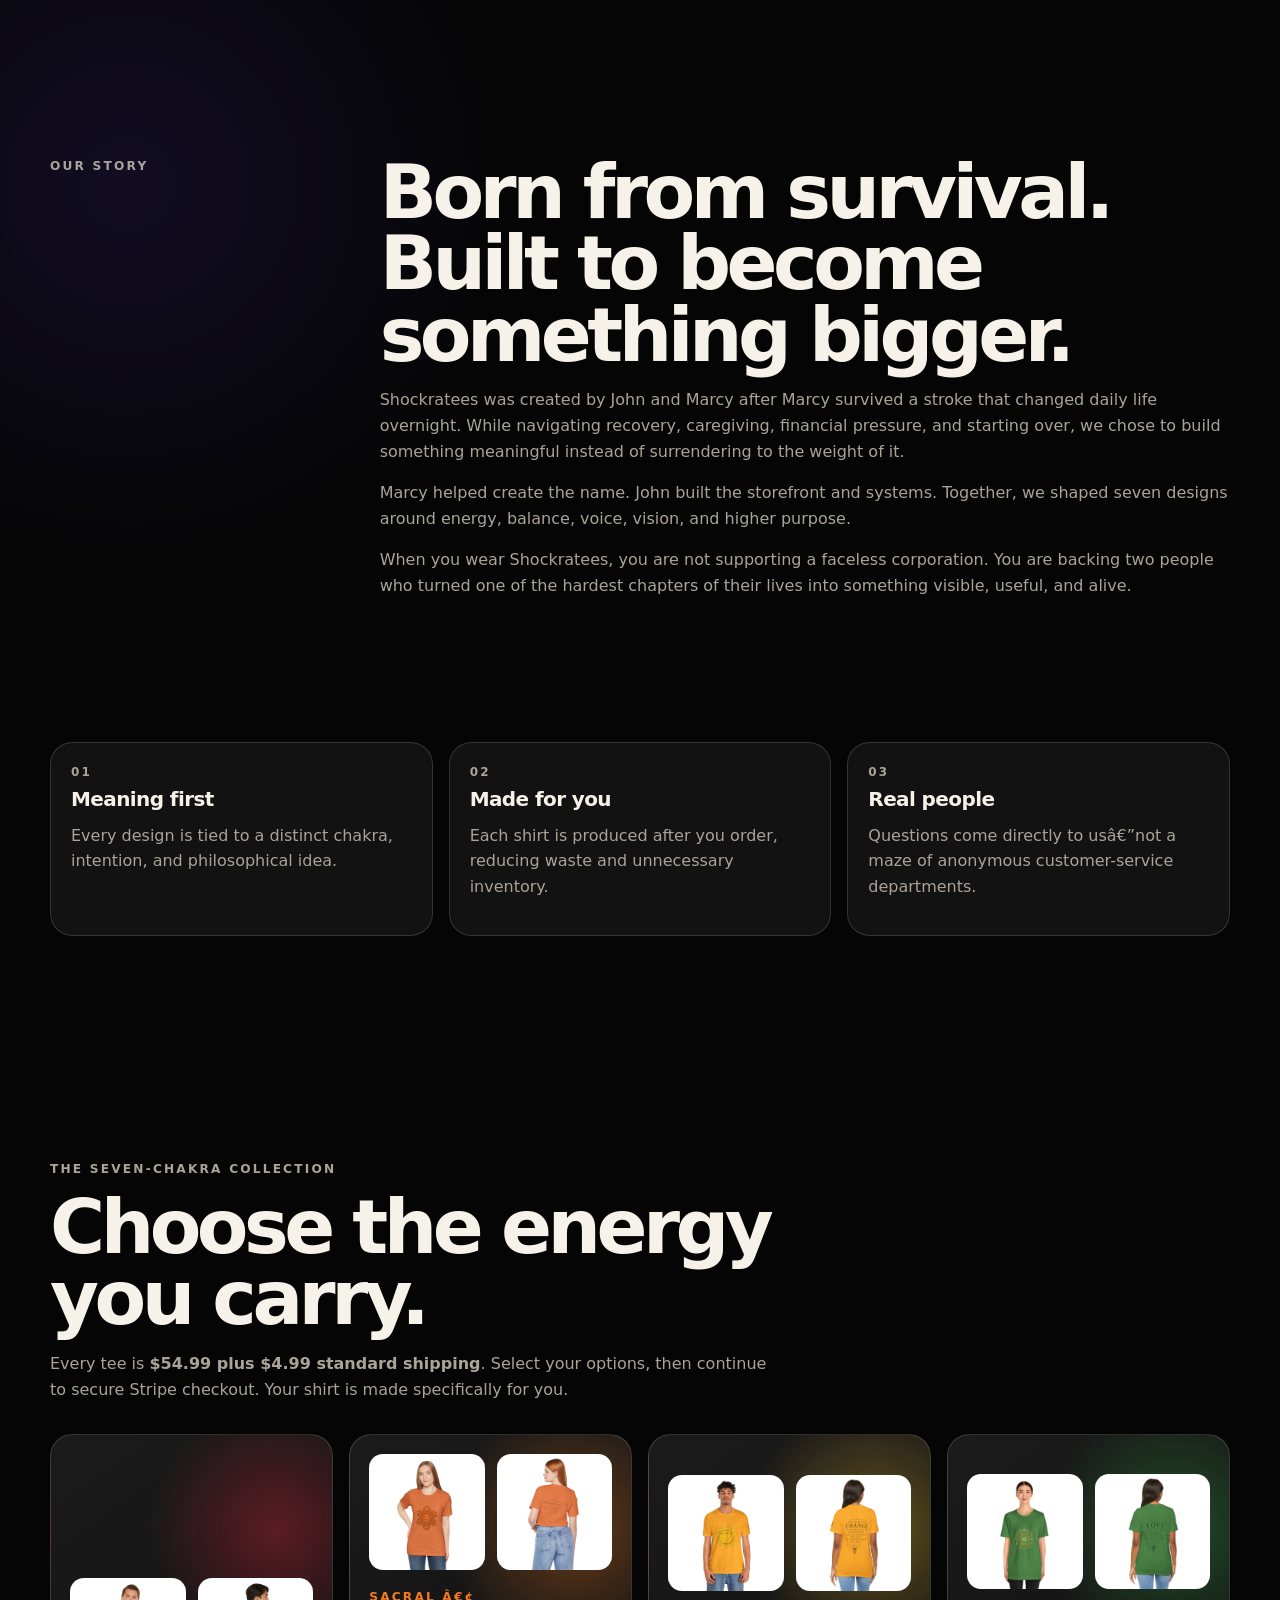
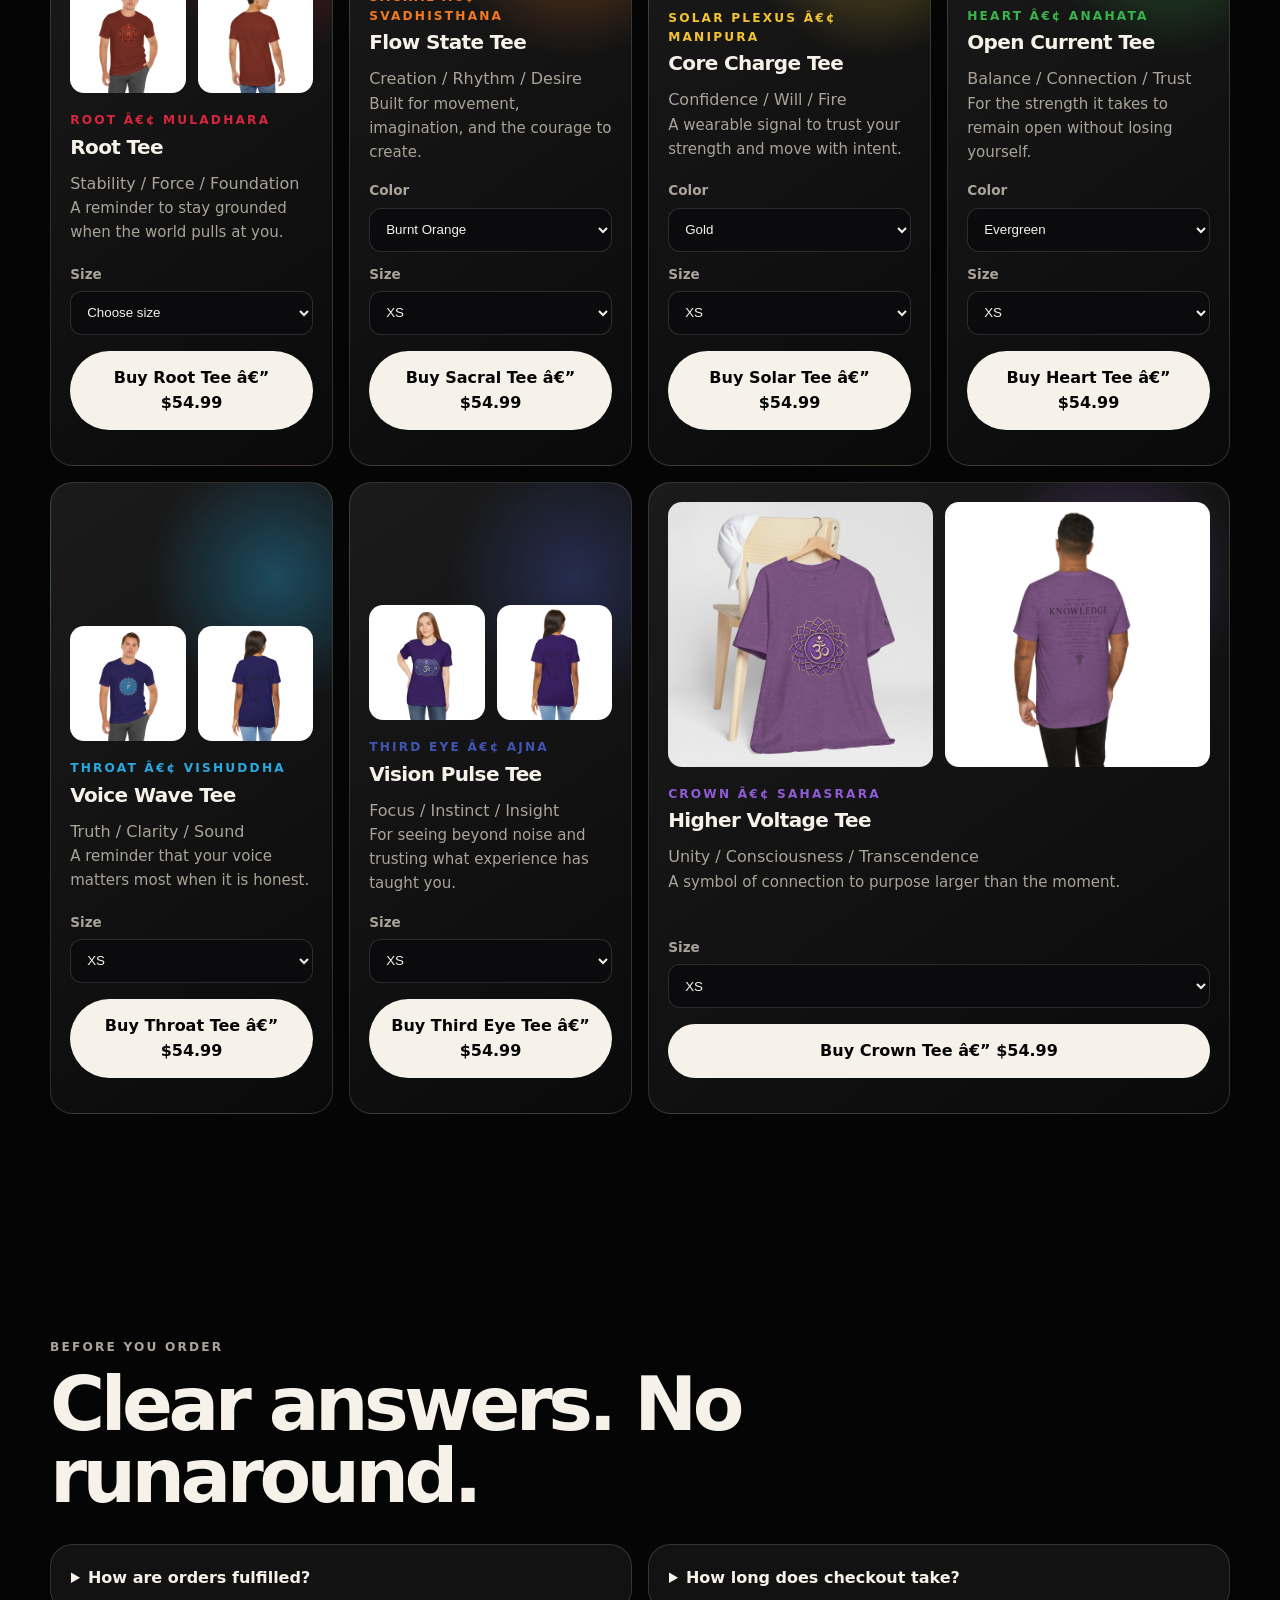
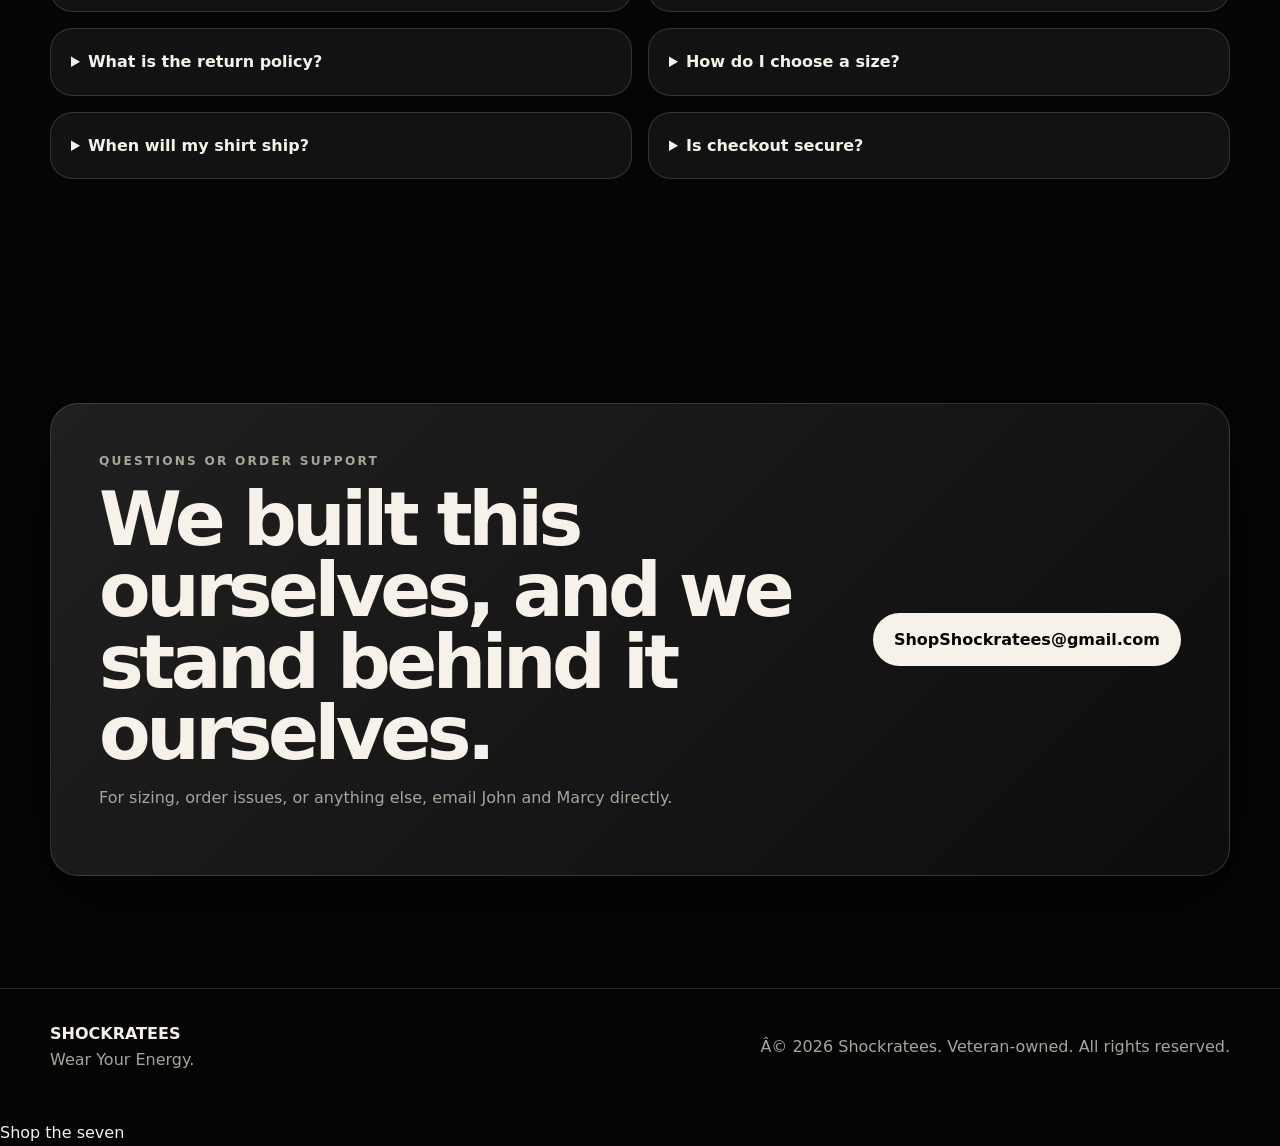
==== commit fb831972: "Reframe storefront journey and social metadata" ====
--- a/index.html
+++ b/index.html
@@ -1,3 +1,6 @@
+Exit code: 0
+Wall time: 0.6 seconds
+Output:
 <!doctype html>
 <html lang="en">
 <head>
@@ -12,17 +15,22 @@
   <meta property="og:description" content="Veteran-owned chakra-inspired streetwear built from survival, love, and a refusal to quit.">
   <meta property="og:url" content="https://shopshockratees.github.io/shockratees/">
   <meta property="og:site_name" content="SHOCKRATEES">
+  <meta property="og:image" content="https://shopshockratees.github.io/shockratees/images/products/ROOT%20TEE%20MOCKUP%20FRONT.jpg">
+  <meta property="og:image:alt" content="Shockratees Root Chakra Tee">
   <meta name="twitter:card" content="summary_large_image">
   <meta name="twitter:title" content="SHOCKRATEES | Wear Your Energy">
   <meta name="twitter:description" content="Seven chakra-inspired tees. Veteran-owned. Built under pressure. Made with purpose.">
+  <meta name="twitter:image" content="https://shopshockratees.github.io/shockratees/images/products/ROOT%20TEE%20MOCKUP%20FRONT.jpg">
   <script type="application/ld+json">
   {"@context":"https://schema.org","@type":"Brand","name":"SHOCKRATEES","slogan":"Wear Your Energy","url":"https://shopshockratees.github.io/shockratees/","description":"Veteran-owned chakra-inspired streetwear created by John and Marcy."}
   </script>
   <link rel="stylesheet" href="styles.css">
+  <link rel="stylesheet" href="v2.css">
   <script defer src="script.js"></script>
 </head>
 <body>
   <a class="skip-link" href="#main">Skip to content</a>
+  <div class="announcement" role="status">Made to order â€¢ Secure checkout â€¢ Veteran-owned</div>
   <header class="site-header">
     <nav class="nav container" aria-label="Primary navigation">
       <a class="brand-mark" href="#hero">SHOCKRATEES</a>
@@ -37,14 +45,29 @@
     <section id="hero" class="hero section-pad">
       <div class="container hero-grid">
         <div class="hero-copy reveal">
-          <p class="eyebrow">Veteran-owned • Built under pressure • Made with purpose</p>
+          <p class="eyebrow">The journey from survival to understanding</p>
           <h1>SHOCKRATEES</h1>
           <p class="tagline">Wear Your Energy.</p>
-          <p class="hero-text">Seven chakra-inspired tees created by John and Marcy from survival, love, ancient symbolism, and the decision to keep building when life gave us every reason to stop.</p>
+          <p class="hero-text">Seven chakra-inspired tees. Seven stages of the human climbâ€”from finding your ground to finding understanding. Created by John and Marcy from survival, love, and the decision to keep building.</p>
           <div class="hero-actions"><a class="button button-primary" href="#collection">Shop the Collection</a><a class="button button-secondary" href="#story">Meet the Founders</a></div>
           <ul class="trust-row" aria-label="Store benefits"><li>Secure Stripe checkout</li><li>Made to order</li><li>Veteran-owned</li></ul>
         </div>
         <div class="hero-art reveal" aria-hidden="true"><div class="orb orb-one"></div><div class="orb orb-two"></div><div class="energy-card"><span>01</span><strong>RESILIENCE</strong><small>Pressure into purpose</small></div></div>
+      </div>
+    </section>
+
+    <section class="journey section-pad" aria-labelledby="journey-title">
+      <div class="container">
+        <div class="section-heading reveal"><p class="section-kicker">The Shockratees journey</p><h2 id="journey-title">We all start from the ground up.</h2><p>Each design marks a point in a journey every person walks in their own way. Choose the message that meets you where you are.</p></div>
+        <ol class="journey-track">
+          <li style="--accent:#d7263d"><span>01</span><strong>Root</strong><small>Survive. Find your ground.</small></li>
+          <li style="--accent:#f47a1f"><span>02</span><strong>Sacral</strong><small>Create. Choose movement.</small></li>
+          <li style="--accent:#f4c430"><span>03</span><strong>Solar</strong><small>Trust yourself. Act.</small></li>
+          <li style="--accent:#39b54a"><span>04</span><strong>Heart</strong><small>Recognize love through the wreckage.</small></li>
+          <li style="--accent:#29a9e0"><span>05</span><strong>Throat</strong><small>Speak the truth.</small></li>
+          <li style="--accent:#4054b2"><span>06</span><strong>Third Eye</strong><small>See beyond what happened.</small></li>
+          <li style="--accent:#8f5bd7"><span>07</span><strong>Crown</strong><small>Understand.</small></li>
+        </ol>
       </div>
     </section>
 
@@ -64,27 +87,27 @@
       <div class="container value-grid">
         <article><span>01</span><h3>Meaning first</h3><p>Every design is tied to a distinct chakra, intention, and philosophical idea.</p></article>
         <article><span>02</span><h3>Made for you</h3><p>Each shirt is produced after you order, reducing waste and unnecessary inventory.</p></article>
-        <article><span>03</span><h3>Real people</h3><p>Questions come directly to us—not a maze of anonymous customer-service departments.</p></article>
+        <article><span>03</span><h3>Real people</h3><p>Questions come directly to usâ€”not a maze of anonymous customer-service departments.</p></article>
       </div>
     </section>
 
     <section id="collection" class="section-pad">
       <div class="container">
-        <div class="section-heading reveal"><p class="section-kicker">The seven-chakra collection</p><h2>Choose the energy you carry.</h2><p>Every standard tee is <strong>$54.99 plus shipping</strong>. Select your options, then continue to secure Stripe checkout. The checkout server may take up to 60 seconds to wake up on the first visit.</p></div>
+        <div class="section-heading reveal"><p class="section-kicker">The seven-chakra collection</p><h2>Choose the energy you carry.</h2><p>Every tee is <strong>$54.99 plus $4.99 standard shipping</strong>. Select your options, then continue to secure Stripe checkout. Your shirt is made specifically for you.</p></div>
         <div class="product-grid" aria-label="Seven chakra shirts">
-          <article class="product-card reveal" style="--accent:#d7263d"><div class="product-images"><img loading="lazy" src="images/products/ROOT TEE MOCKUP FRONT.jpg" alt="Shockratees Root Chakra Tee front"><img loading="lazy" src="images/products/ROOT TEE MOCKUP BACK.jpg" alt="Shockratees Root Chakra Tee back"></div><span>Root • Muladhara</span><h3>Root Tee</h3><p>Stability / Force / Foundation</p><p class="meaning">A reminder to stay grounded when the world pulls at you.</p><form action="https://shockratees-backend.onrender.com/create-root-checkout" method="POST"><label>Size<select name="size" required><option value="">Choose size</option><option>XS</option><option>S</option><option>M</option><option>L</option><option>XL</option><option>2XL</option><option>3XL</option><option>4XL</option></select></label><button class="button button-primary" type="submit">Buy Root Tee — $54.99</button></form></article>
+          <article class="product-card reveal" style="--accent:#d7263d"><div class="product-images"><img loading="lazy" src="images/products/ROOT TEE MOCKUP FRONT.jpg" alt="Shockratees Root Chakra Tee front"><img loading="lazy" src="images/products/ROOT TEE MOCKUP BACK.jpg" alt="Shockratees Root Chakra Tee back"></div><span>Root â€¢ Muladhara</span><h3>Root Tee</h3><p>Stability / Force / Foundation</p><p class="meaning">A reminder to stay grounded when the world pulls at you.</p><form action="https://shockratees-backend.onrender.com/create-root-checkout" method="POST"><label>Size<select name="size" required><option value="">Choose size</option><option>XS</option><option>S</option><option>M</option><option>L</option><option>XL</option><option>2XL</option><option>3XL</option><option>4XL</option></select></label><button class="button button-primary" type="submit">Buy Root Tee â€” $54.99</button></form></article>
 
-          <article class="product-card reveal" style="--accent:#f47a1f"><div class="product-images"><img loading="lazy" src="images/products/sacral tee mockup front.jpg" alt="Shockratees Sacral Chakra Tee front"><img loading="lazy" src="images/products/sacral tee mockup back.jpg" alt="Shockratees Sacral Chakra Tee back"></div><span>Sacral • Svadhisthana</span><h3>Flow State Tee</h3><p>Creation / Rhythm / Desire</p><p class="meaning">Built for movement, imagination, and the courage to create.</p><form action="https://shockratees-backend.onrender.com/create-checkout" method="POST"><input type="hidden" name="chakra" value="sacral"><label>Color<select name="color" required><option>Burnt Orange</option><option>White</option></select></label><label>Size<select name="size" required><option>XS</option><option>S</option><option>M</option><option>L</option><option>XL</option><option>2XL</option><option>3XL</option><option>4XL</option></select></label><button class="button button-primary" type="submit">Buy Sacral Tee — $54.99</button></form></article>
+          <article class="product-card reveal" style="--accent:#f47a1f"><div class="product-images"><img loading="lazy" src="images/products/sacral tee mockup front.jpg" alt="Shockratees Sacral Chakra Tee front"><img loading="lazy" src="images/products/sacral tee mockup back.jpg" alt="Shockratees Sacral Chakra Tee back"></div><span>Sacral â€¢ Svadhisthana</span><h3>Flow State Tee</h3><p>Creation / Rhythm / Desire</p><p class="meaning">Built for movement, imagination, and the courage to create.</p><form action="https://shockratees-backend.onrender.com/create-checkout" method="POST"><input type="hidden" name="chakra" value="sacral"><label>Color<select name="color" required><option>Burnt Orange</option><option>White</option></select></label><label>Size<select name="size" required><option>XS</option><option>S</option><option>M</option><option>L</option><option>XL</option><option>2XL</option><option>3XL</option><option>4XL</option></select></label><button class="button button-primary" type="submit">Buy Sacral Tee â€” $54.99</button></form></article>
 
-          <article class="product-card reveal" style="--accent:#f4c430"><div class="product-images"><img loading="lazy" src="images/products/solar plexus mockup front.jpg" alt="Shockratees Solar Plexus Chakra Tee front"><img loading="lazy" src="images/products/solar plexus mockup back.jpg" alt="Shockratees Solar Plexus Chakra Tee back"></div><span>Solar Plexus • Manipura</span><h3>Core Charge Tee</h3><p>Confidence / Will / Fire</p><p class="meaning">A wearable signal to trust your strength and move with intent.</p><form action="https://shockratees-backend.onrender.com/create-checkout" method="POST"><input type="hidden" name="chakra" value="solar"><label>Color<select name="color" required><option>Gold</option><option>White</option></select></label><label>Size<select name="size" required><option>XS</option><option>S</option><option>M</option><option>L</option><option>XL</option><option>2XL</option><option>3XL</option><option>4XL</option></select></label><button class="button button-primary" type="submit">Buy Solar Tee — $54.99</button></form></article>
+          <article class="product-card reveal" style="--accent:#f4c430"><div class="product-images"><img loading="lazy" src="images/products/solar plexus mockup front.jpg" alt="Shockratees Solar Plexus Chakra Tee front"><img loading="lazy" src="images/products/solar plexus mockup back.jpg" alt="Shockratees Solar Plexus Chakra Tee back"></div><span>Solar Plexus â€¢ Manipura</span><h3>Core Charge Tee</h3><p>Confidence / Will / Fire</p><p class="meaning">A wearable signal to trust your strength and move with intent.</p><form action="https://shockratees-backend.onrender.com/create-checkout" method="POST"><input type="hidden" name="chakra" value="solar"><label>Color<select name="color" required><option>Gold</option><option>White</option></select></label><label>Size<select name="size" required><option>XS</option><option>S</option><option>M</option><option>L</option><option>XL</option><option>2XL</option><option>3XL</option><option>4XL</option></select></label><button class="button button-primary" type="submit">Buy Solar Tee â€” $54.99</button></form></article>
 
-          <article class="product-card reveal" style="--accent:#39b54a"><div class="product-images"><img loading="lazy" src="images/products/heart chakra mockup front.jpg" alt="Shockratees Heart Chakra Tee front"><img loading="lazy" src="images/products/heart chakra mockup back.jpg" alt="Shockratees Heart Chakra Tee back"></div><span>Heart • Anahata</span><h3>Open Current Tee</h3><p>Balance / Connection / Trust</p><p class="meaning">For the strength it takes to remain open without losing yourself.</p><form action="https://shockratees-backend.onrender.com/create-checkout" method="POST"><input type="hidden" name="chakra" value="heart"><label>Color<select name="color" required><option>Evergreen</option><option>Leaf</option><option>Synthetic Green</option><option>Olive</option><option>Heather Grass Green</option><option>White</option></select></label><label>Size<select name="size" required><option>XS</option><option>S</option><option>M</option><option>L</option><option>XL</option><option>2XL</option><option>3XL</option><option>4XL</option></select></label><button class="button button-primary" type="submit">Buy Heart Tee — $54.99</button></form></article>
+          <article class="product-card reveal" style="--accent:#39b54a"><div class="product-images"><img loading="lazy" src="images/products/heart chakra mockup front.jpg" alt="Shockratees Heart Chakra Tee front"><img loading="lazy" src="images/products/heart chakra mockup back.jpg" alt="Shockratees Heart Chakra Tee back"></div><span>Heart â€¢ Anahata</span><h3>Open Current Tee</h3><p>Balance / Connection / Trust</p><p class="meaning">For the strength it takes to remain open without losing yourself.</p><form action="https://shockratees-backend.onrender.com/create-checkout" method="POST"><input type="hidden" name="chakra" value="heart"><label>Color<select name="color" required><option>Evergreen</option><option>Leaf</option><option>Synthetic Green</option><option>Olive</option><option>Heather Grass Green</option><option>White</option></select></label><label>Size<select name="size" required><option>XS</option><option>S</option><option>M</option><option>L</option><option>XL</option><option>2XL</option><option>3XL</option><option>4XL</option></select></label><button class="button button-primary" type="submit">Buy Heart Tee â€” $54.99</button></form></article>
 
-          <article class="product-card reveal" style="--accent:#29a9e0"><div class="product-images"><img loading="lazy" src="images/products/throat chakra mockup front.jpg" alt="Shockratees Throat Chakra Tee front"><img loading="lazy" src="images/products/throat chakra mockup back.jpg" alt="Shockratees Throat Chakra Tee back"></div><span>Throat • Vishuddha</span><h3>Voice Wave Tee</h3><p>Truth / Clarity / Sound</p><p class="meaning">A reminder that your voice matters most when it is honest.</p><form action="https://shockratees-backend.onrender.com/create-checkout" method="POST"><input type="hidden" name="chakra" value="throat"><label>Size<select name="size" required><option>XS</option><option>S</option><option>M</option><option>L</option><option>XL</option><option>2XL</option><option>3XL</option><option>4XL</option></select></label><button class="button button-primary" type="submit">Buy Throat Tee — $54.99</button></form></article>
+          <article class="product-card reveal" style="--accent:#29a9e0"><div class="product-images"><img loading="lazy" src="images/products/throat chakra mockup front.jpg" alt="Shockratees Throat Chakra Tee front"><img loading="lazy" src="images/products/throat chakra mockup back.jpg" alt="Shockratees Throat Chakra Tee back"></div><span>Throat â€¢ Vishuddha</span><h3>Voice Wave Tee</h3><p>Truth / Clarity / Sound</p><p class="meaning">A reminder that your voice matters most when it is honest.</p><form action="https://shockratees-backend.onrender.com/create-checkout" method="POST"><input type="hidden" name="chakra" value="throat"><label>Size<select name="size" required><option>XS</option><option>S</option><option>M</option><option>L</option><option>XL</option><option>2XL</option><option>3XL</option><option>4XL</option></select></label><button class="button button-primary" type="submit">Buy Throat Tee â€” $54.99</button></form></article>
 
-          <article class="product-card reveal" style="--accent:#4054b2"><div class="product-images"><img loading="lazy" src="images/products/third eye mockup front.jpg" alt="Shockratees Third Eye Chakra Tee front"><img loading="lazy" src="images/products/third eye mockup back.jpg" alt="Shockratees Third Eye Chakra Tee back"></div><span>Third Eye • Ajna</span><h3>Vision Pulse Tee</h3><p>Focus / Instinct / Insight</p><p class="meaning">For seeing beyond noise and trusting what experience has taught you.</p><form action="https://shockratees-backend.onrender.com/create-checkout" method="POST"><input type="hidden" name="chakra" value="third-eye"><label>Size<select name="size" required><option>XS</option><option>S</option><option>M</option><option>L</option><option>XL</option><option>2XL</option><option>3XL</option><option>4XL</option></select></label><button class="button button-primary" type="submit">Buy Third Eye Tee — $54.99</button></form></article>
+          <article class="product-card reveal" style="--accent:#4054b2"><div class="product-images"><img loading="lazy" src="images/products/third eye mockup front.jpg" alt="Shockratees Third Eye Chakra Tee front"><img loading="lazy" src="images/products/third eye mockup back.jpg" alt="Shockratees Third Eye Chakra Tee back"></div><span>Third Eye â€¢ Ajna</span><h3>Vision Pulse Tee</h3><p>Focus / Instinct / Insight</p><p class="meaning">For seeing beyond noise and trusting what experience has taught you.</p><form action="https://shockratees-backend.onrender.com/create-checkout" method="POST"><input type="hidden" name="chakra" value="third-eye"><label>Size<select name="size" required><option>XS</option><option>S</option><option>M</option><option>L</option><option>XL</option><option>2XL</option><option>3XL</option><option>4XL</option></select></label><button class="button button-primary" type="submit">Buy Third Eye Tee â€” $54.99</button></form></article>
 
-          <article class="product-card reveal" style="--accent:#8f5bd7"><div class="product-images"><img loading="lazy" src="images/products/crown mockup front.jpg" alt="Shockratees Crown Chakra Tee front"><img loading="lazy" src="images/products/crown mockup back.jpg" alt="Shockratees Crown Chakra Tee back"></div><span>Crown • Sahasrara</span><h3>Higher Voltage Tee</h3><p>Unity / Consciousness / Transcendence</p><p class="meaning">A symbol of connection to purpose larger than the moment.</p><form action="https://shockratees-backend.onrender.com/create-checkout" method="POST"><input type="hidden" name="chakra" value="crown"><label>Size<select name="size" required><option>XS</option><option>S</option><option>M</option><option>L</option><option>XL</option><option>2XL</option><option>3XL</option><option>4XL</option></select></label><button class="button button-primary" type="submit">Buy Crown Tee — $54.99</button></form></article>
+          <article class="product-card reveal" style="--accent:#8f5bd7"><div class="product-images"><img loading="lazy" src="images/products/crown mockup front.jpg" alt="Shockratees Crown Chakra Tee front"><img loading="lazy" src="images/products/crown mockup back.jpg" alt="Shockratees Crown Chakra Tee back"></div><span>Crown â€¢ Sahasrara</span><h3>Higher Voltage Tee</h3><p>Unity / Consciousness / Transcendence</p><p class="meaning">A symbol of connection to purpose larger than the moment.</p><form action="https://shockratees-backend.onrender.com/create-checkout" method="POST"><input type="hidden" name="chakra" value="crown"><label>Size<select name="size" required><option>XS</option><option>S</option><option>M</option><option>L</option><option>XL</option><option>2XL</option><option>3XL</option><option>4XL</option></select></label><button class="button button-primary" type="submit">Buy Crown Tee â€” $54.99</button></form></article>
         </div>
       </div>
     </section>
@@ -92,13 +115,17 @@
     <section id="faq" class="faq section-pad"><div class="container"><div class="section-heading reveal"><p class="section-kicker">Before you order</p><h2>Clear answers. No runaround.</h2></div><div class="faq-grid">
       <details><summary>How are orders fulfilled?</summary><p>Each shirt is made to order by our production partner after your secure payment is completed. You will receive order and shipping updates by email.</p></details>
       <details><summary>How long does checkout take?</summary><p>The first checkout request may take up to 60 seconds while our secure server wakes up. Please click once and allow the page to load.</p></details>
-      <details><summary>What is the return policy?</summary><p>Damaged, defective, or incorrectly printed items are eligible for replacement or refund. Because each item is made to order, ordinary sizing mistakes and buyer’s remorse are handled case by case. Contact us and we will treat you fairly.</p></details>
+      <details><summary>What is the return policy?</summary><p>Damaged, defective, or incorrectly printed items are eligible for replacement or refund. Because each item is made to order, ordinary sizing mistakes and buyerâ€™s remorse are handled case by case. Contact us and we will treat you fairly.</p></details>
       <details><summary>How do I choose a size?</summary><p>Use your normal unisex T-shirt size. When between sizes, choose the larger size for a more relaxed fit.</p></details>
+      <details><summary>When will my shirt ship?</summary><p>Because each shirt is made to order, production happens before shipping. Tracking details are sent by email as soon as your order is on the way.</p></details>
+      <details><summary>Is checkout secure?</summary><p>Yes. Payment is processed by Stripe. Shockratees never sees or stores your full card number.</p></details>
     </div></div></section>
 
     <section id="contact" class="signup section-pad"><div class="container signup-panel reveal"><div><p class="section-kicker">Questions or order support</p><h2>We built this ourselves, and we stand behind it ourselves.</h2><p>For sizing, order issues, or anything else, email John and Marcy directly.</p></div><a class="button button-primary" href="mailto:ShopShockratees@gmail.com">ShopShockratees@gmail.com</a></div></section>
   </main>
 
-  <footer class="site-footer"><div class="container footer-grid"><div><strong>SHOCKRATEES</strong><p>Wear Your Energy.</p></div><p>© <span id="year"></span> Shockratees. Veteran-owned. All rights reserved.</p></div></footer>
+  <footer class="site-footer"><div class="container footer-grid"><div><strong>SHOCKRATEES</strong><p>Wear Your Energy.</p></div><p>Â© <span id="year"></span> Shockratees. Veteran-owned. All rights reserved.</p></div></footer>
+  <a class="mobile-shop" href="#collection">Shop the seven</a>
 </body>
 </html>
+
--- a/v2.css
+++ b/v2.css
@@ -0,0 +1 @@
+.trust-row{display:flex;flex-wrap:wrap;gap:.65rem 1.25rem;margin:1.5rem 0 0;padding:0;list-style:none;color:var(--muted);font-size:.9rem}.trust-row li::before{content:'✓';margin-right:.4rem;color:#fff}.compact-pad{padding-top:1rem}.value-grid{display:grid;gap:1rem}.value-grid article,.faq-grid details{border:1px solid var(--line);border-radius:var(--radius);background:var(--panel);padding:1.25rem}.value-grid span{color:var(--muted);font-size:.75rem;font-weight:800;letter-spacing:.18em}.value-grid p,.meaning,.faq-grid p{color:var(--muted)}.meaning{min-height:3.2rem;font-size:.94rem}.product-card form{display:grid;gap:.75rem;margin-top:1rem}.product-card label{display:grid;gap:.35rem;color:var(--muted);font-size:.85rem;font-weight:700}.product-card select{width:100%;min-height:2.75rem;border:1px solid var(--line);border-radius:.75rem;background:#0b0b0d;color:var(--text);padding:.65rem .75rem}.product-card .button{width:100%;margin-top:.25rem}.faq-grid{display:grid;gap:1rem}.faq-grid summary{cursor:pointer;font-weight:800}.faq-grid details[open] summary{margin-bottom:.75rem}.signup-panel p{color:var(--muted)}.site-footer strong{color:var(--text)}@media(min-width:720px){.value-grid{grid-template-columns:repeat(3,1fr)}.faq-grid{grid-template-columns:repeat(2,1fr)}}
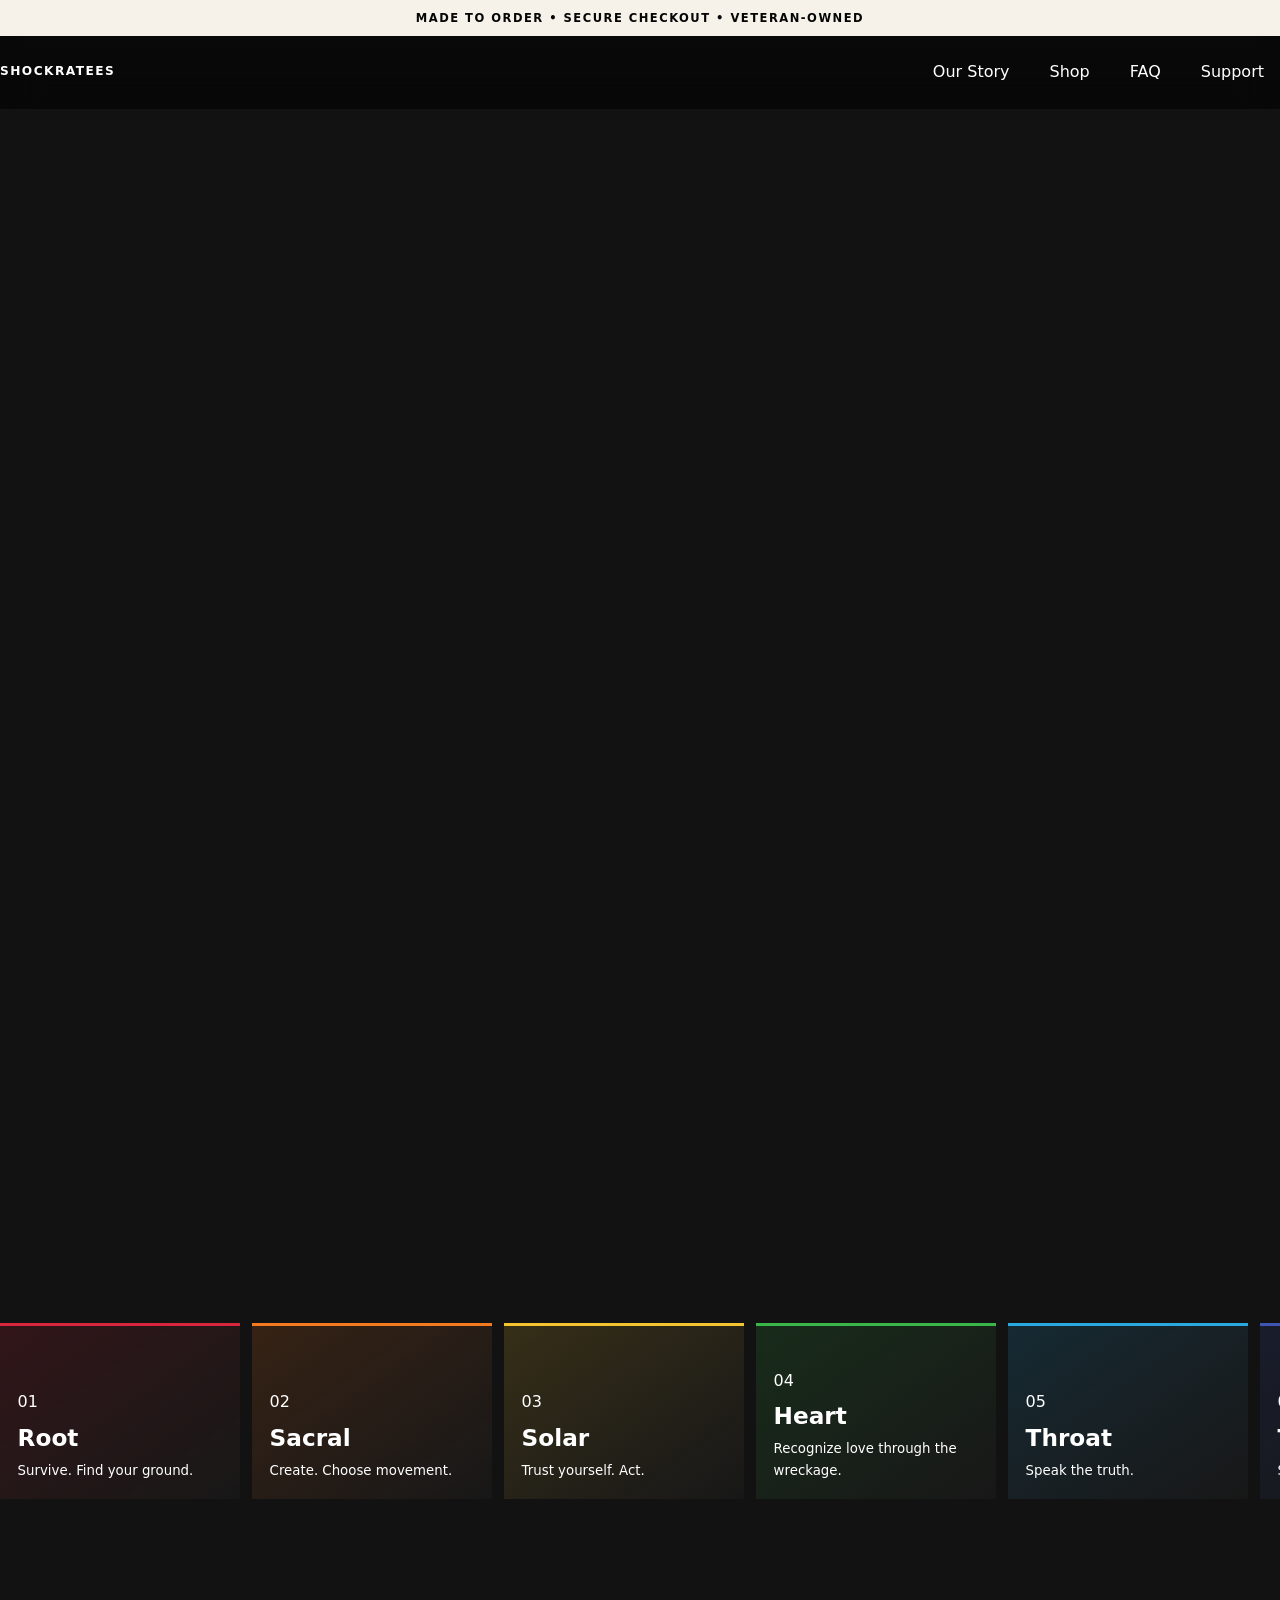
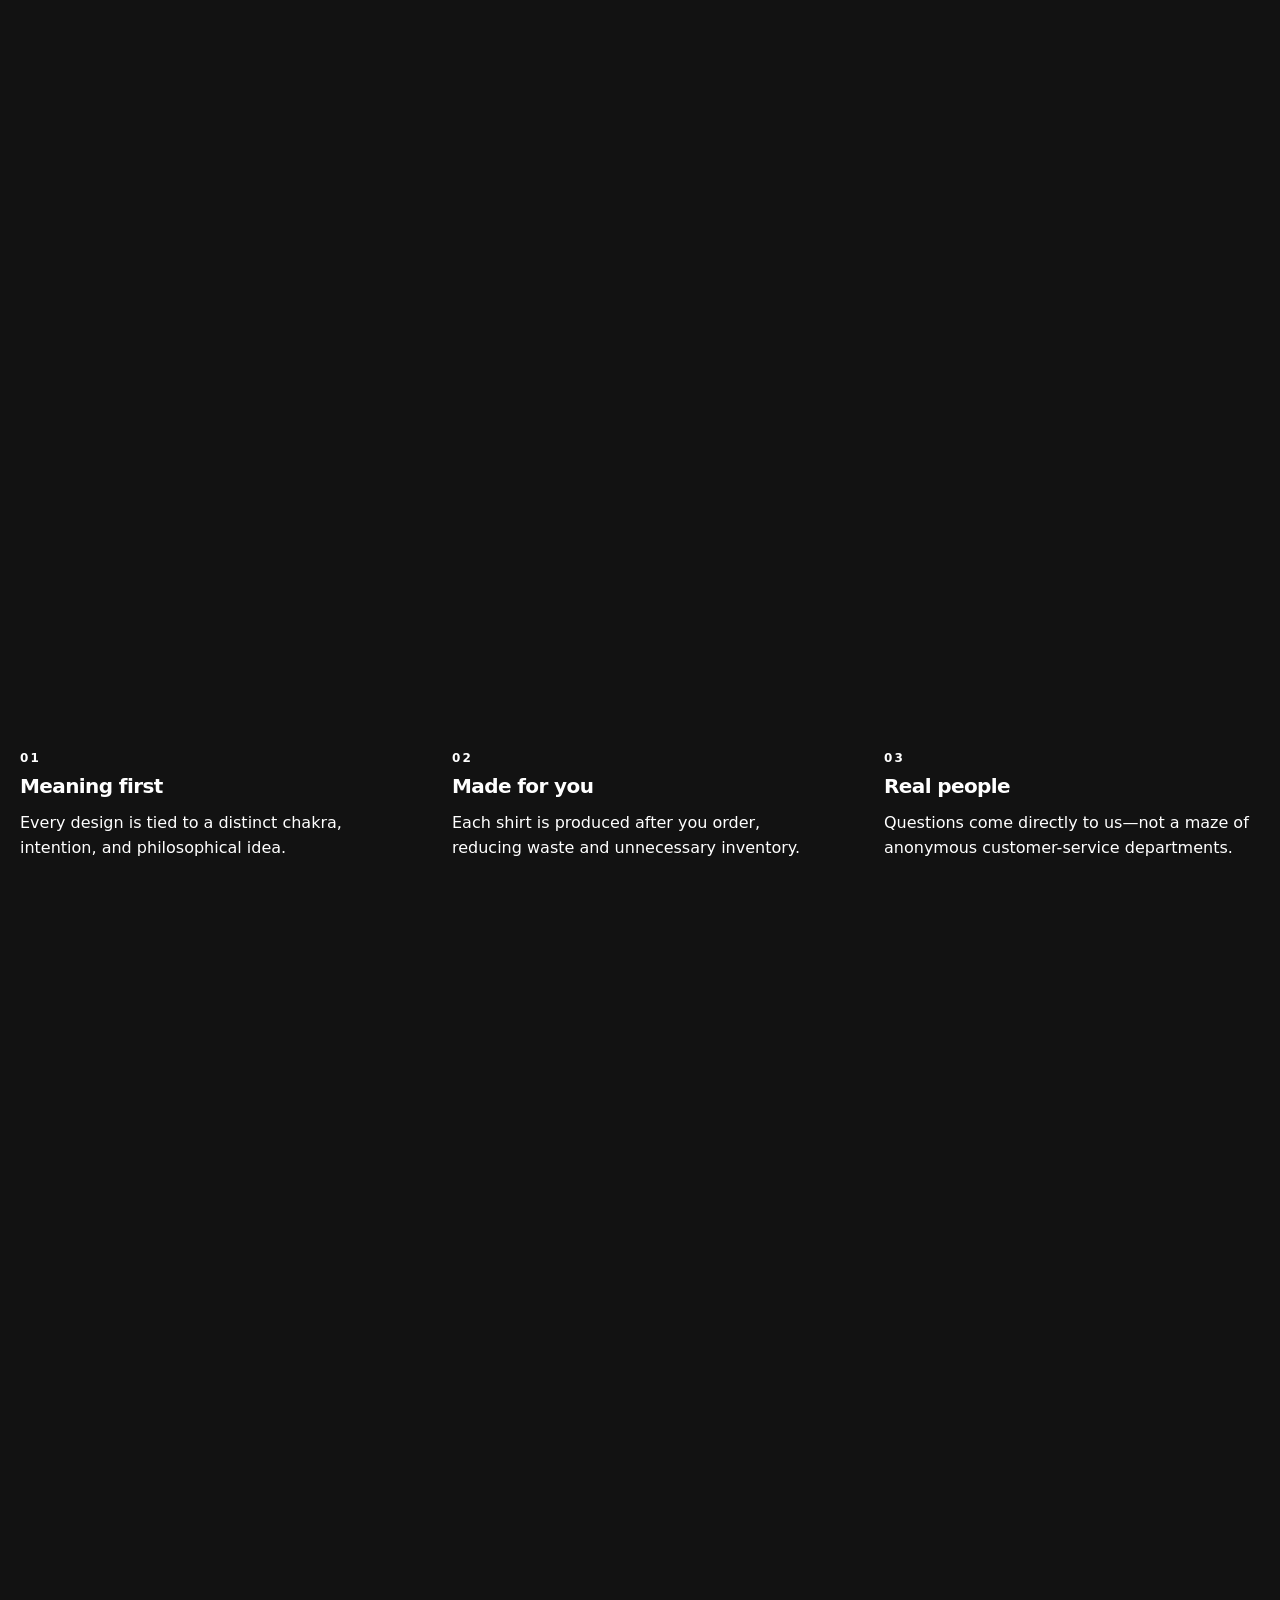
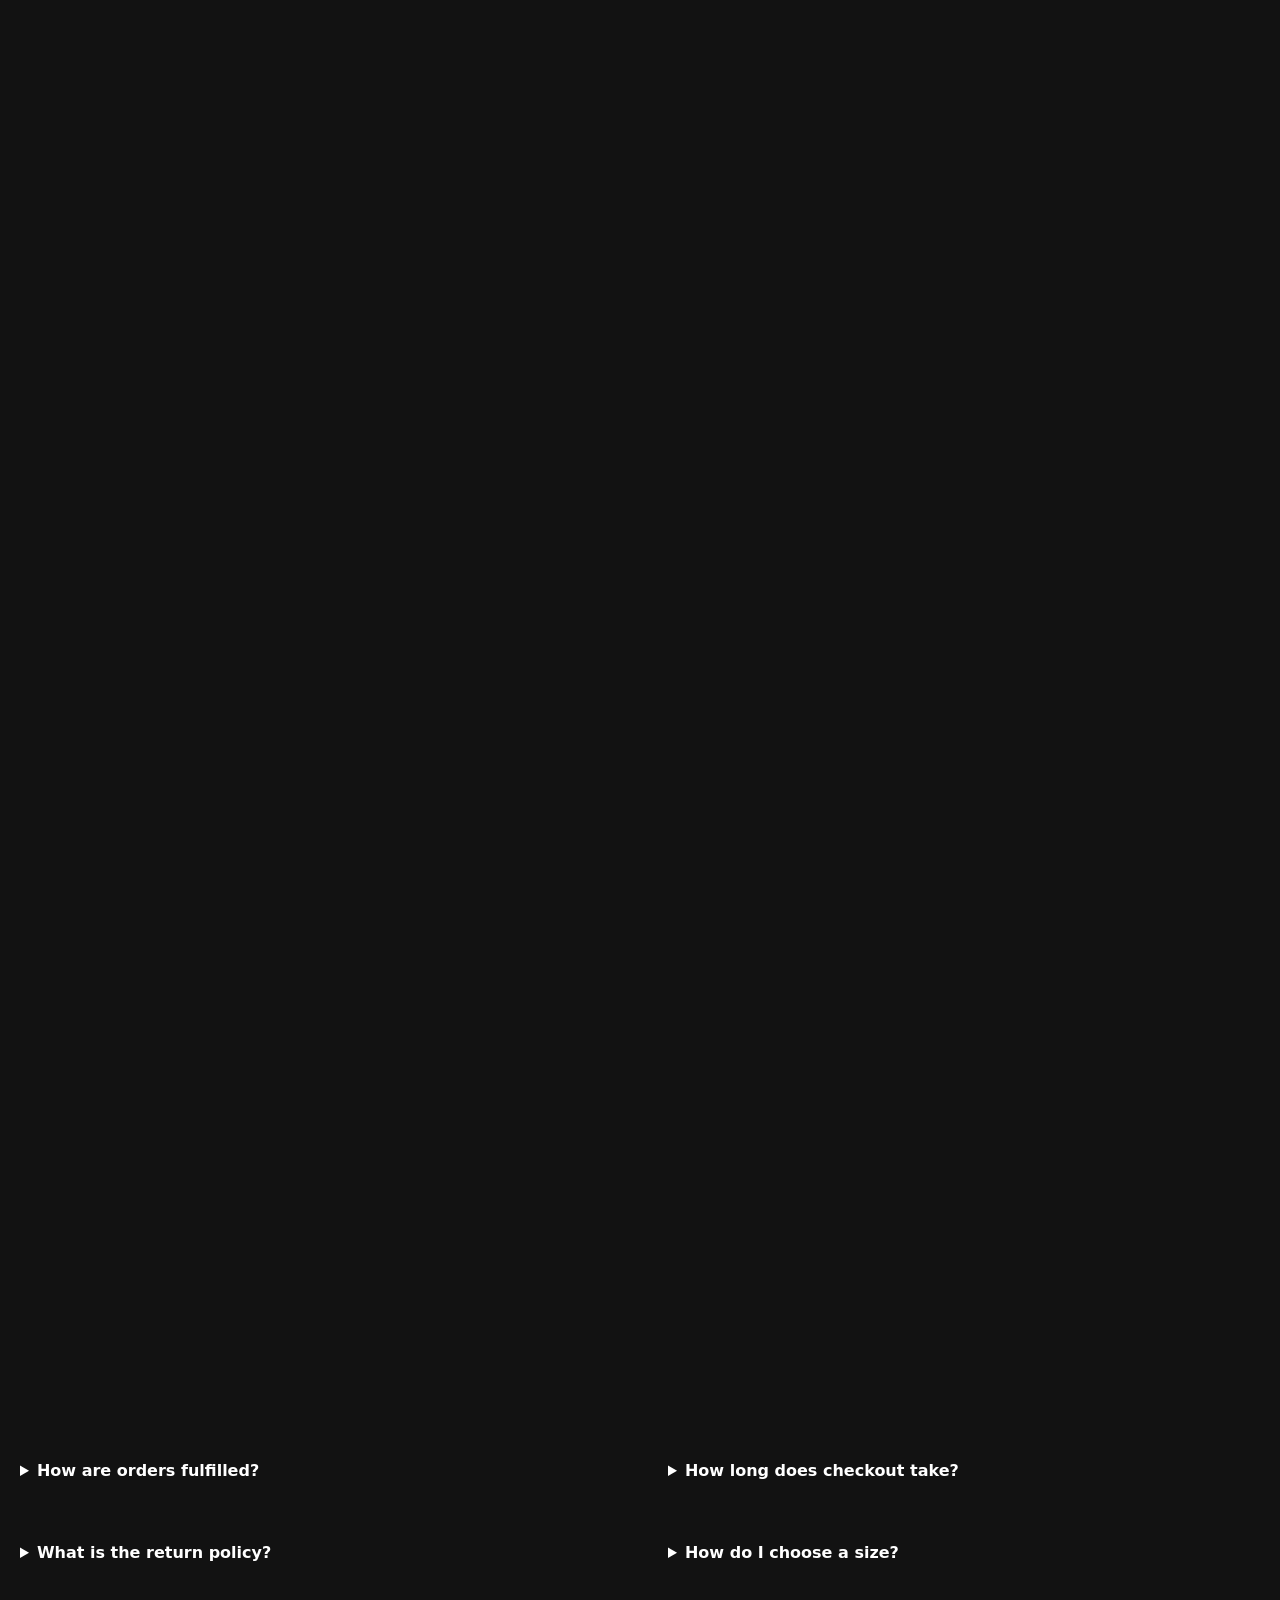
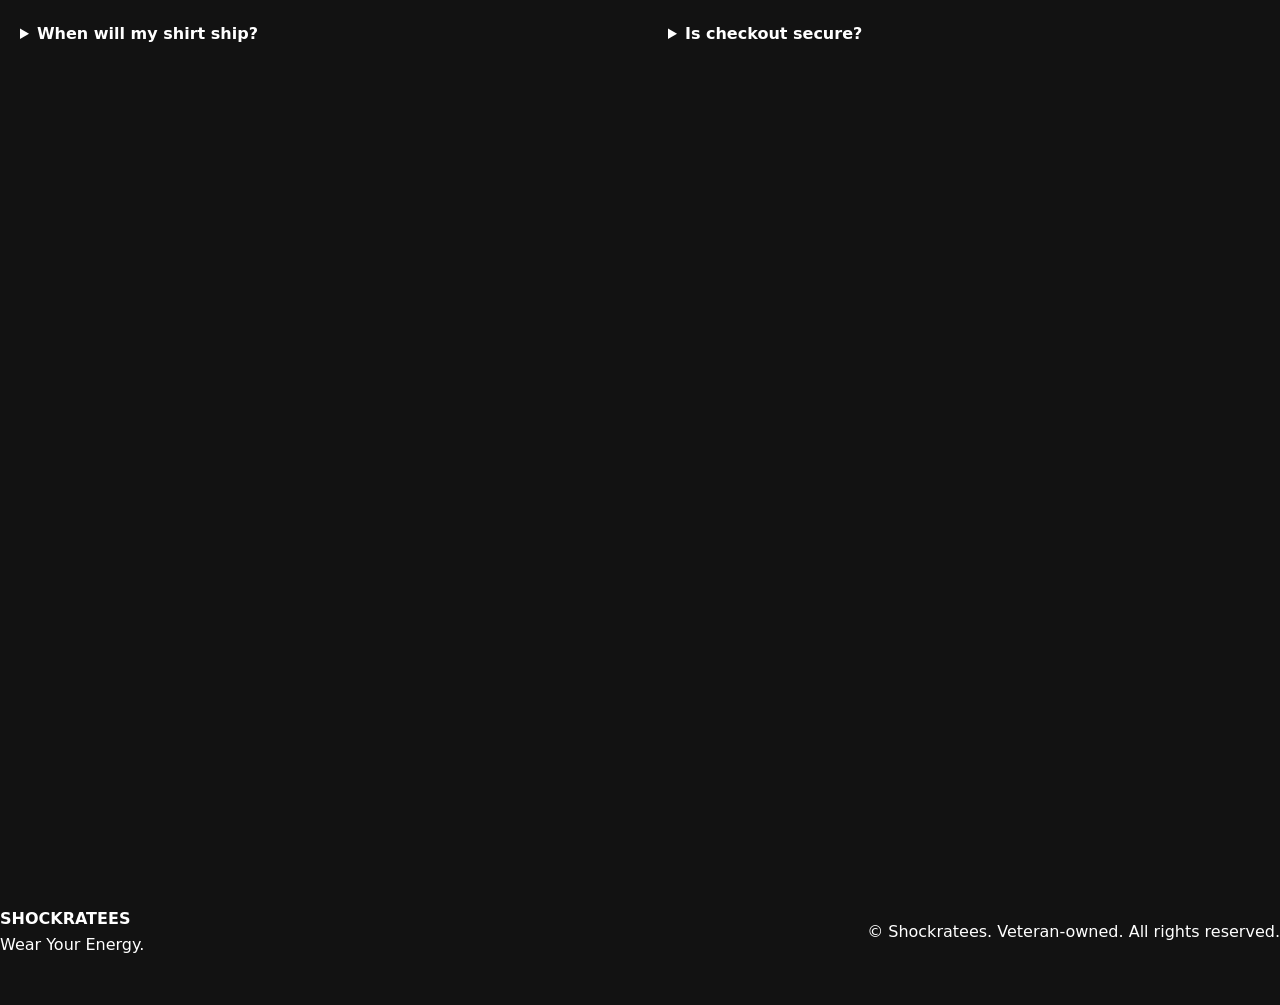
==== commit 1d61ca0c: "Correct branch file encoding and content" ====
--- a/index.html
+++ b/index.html
@@ -1,6 +1,3 @@
-Exit code: 0
-Wall time: 0.6 seconds
-Output:
 <!doctype html>
 <html lang="en">
 <head>
@@ -30,7 +27,7 @@
 </head>
 <body>
   <a class="skip-link" href="#main">Skip to content</a>
-  <div class="announcement" role="status">Made to order â€¢ Secure checkout â€¢ Veteran-owned</div>
+  <div class="announcement" role="status">Made to order • Secure checkout • Veteran-owned</div>
   <header class="site-header">
     <nav class="nav container" aria-label="Primary navigation">
       <a class="brand-mark" href="#hero">SHOCKRATEES</a>
@@ -48,7 +45,7 @@
           <p class="eyebrow">The journey from survival to understanding</p>
           <h1>SHOCKRATEES</h1>
           <p class="tagline">Wear Your Energy.</p>
-          <p class="hero-text">Seven chakra-inspired tees. Seven stages of the human climbâ€”from finding your ground to finding understanding. Created by John and Marcy from survival, love, and the decision to keep building.</p>
+          <p class="hero-text">Seven chakra-inspired tees. Seven stages of the human climb—from finding your ground to finding understanding. Created by John and Marcy from survival, love, and the decision to keep building.</p>
           <div class="hero-actions"><a class="button button-primary" href="#collection">Shop the Collection</a><a class="button button-secondary" href="#story">Meet the Founders</a></div>
           <ul class="trust-row" aria-label="Store benefits"><li>Secure Stripe checkout</li><li>Made to order</li><li>Veteran-owned</li></ul>
         </div>
@@ -87,7 +84,7 @@
       <div class="container value-grid">
         <article><span>01</span><h3>Meaning first</h3><p>Every design is tied to a distinct chakra, intention, and philosophical idea.</p></article>
         <article><span>02</span><h3>Made for you</h3><p>Each shirt is produced after you order, reducing waste and unnecessary inventory.</p></article>
-        <article><span>03</span><h3>Real people</h3><p>Questions come directly to usâ€”not a maze of anonymous customer-service departments.</p></article>
+        <article><span>03</span><h3>Real people</h3><p>Questions come directly to us—not a maze of anonymous customer-service departments.</p></article>
       </div>
     </section>
 
@@ -95,19 +92,19 @@
       <div class="container">
         <div class="section-heading reveal"><p class="section-kicker">The seven-chakra collection</p><h2>Choose the energy you carry.</h2><p>Every tee is <strong>$54.99 plus $4.99 standard shipping</strong>. Select your options, then continue to secure Stripe checkout. Your shirt is made specifically for you.</p></div>
         <div class="product-grid" aria-label="Seven chakra shirts">
-          <article class="product-card reveal" style="--accent:#d7263d"><div class="product-images"><img loading="lazy" src="images/products/ROOT TEE MOCKUP FRONT.jpg" alt="Shockratees Root Chakra Tee front"><img loading="lazy" src="images/products/ROOT TEE MOCKUP BACK.jpg" alt="Shockratees Root Chakra Tee back"></div><span>Root â€¢ Muladhara</span><h3>Root Tee</h3><p>Stability / Force / Foundation</p><p class="meaning">A reminder to stay grounded when the world pulls at you.</p><form action="https://shockratees-backend.onrender.com/create-root-checkout" method="POST"><label>Size<select name="size" required><option value="">Choose size</option><option>XS</option><option>S</option><option>M</option><option>L</option><option>XL</option><option>2XL</option><option>3XL</option><option>4XL</option></select></label><button class="button button-primary" type="submit">Buy Root Tee â€” $54.99</button></form></article>
+          <article class="product-card reveal" style="--accent:#d7263d"><div class="product-images"><img loading="lazy" src="images/products/ROOT TEE MOCKUP FRONT.jpg" alt="Shockratees Root Chakra Tee front"><img loading="lazy" src="images/products/ROOT TEE MOCKUP BACK.jpg" alt="Shockratees Root Chakra Tee back"></div><span>Root • Muladhara</span><h3>Root Tee</h3><p>Stability / Force / Foundation</p><p class="meaning">A reminder to stay grounded when the world pulls at you.</p><form action="https://shockratees-backend.onrender.com/create-root-checkout" method="POST"><label>Size<select name="size" required><option value="">Choose size</option><option>XS</option><option>S</option><option>M</option><option>L</option><option>XL</option><option>2XL</option><option>3XL</option><option>4XL</option></select></label><button class="button button-primary" type="submit">Buy Root Tee — $54.99</button></form></article>
 
-          <article class="product-card reveal" style="--accent:#f47a1f"><div class="product-images"><img loading="lazy" src="images/products/sacral tee mockup front.jpg" alt="Shockratees Sacral Chakra Tee front"><img loading="lazy" src="images/products/sacral tee mockup back.jpg" alt="Shockratees Sacral Chakra Tee back"></div><span>Sacral â€¢ Svadhisthana</span><h3>Flow State Tee</h3><p>Creation / Rhythm / Desire</p><p class="meaning">Built for movement, imagination, and the courage to create.</p><form action="https://shockratees-backend.onrender.com/create-checkout" method="POST"><input type="hidden" name="chakra" value="sacral"><label>Color<select name="color" required><option>Burnt Orange</option><option>White</option></select></label><label>Size<select name="size" required><option>XS</option><option>S</option><option>M</option><option>L</option><option>XL</option><option>2XL</option><option>3XL</option><option>4XL</option></select></label><button class="button button-primary" type="submit">Buy Sacral Tee â€” $54.99</button></form></article>
+          <article class="product-card reveal" style="--accent:#f47a1f"><div class="product-images"><img loading="lazy" src="images/products/sacral tee mockup front.jpg" alt="Shockratees Sacral Chakra Tee front"><img loading="lazy" src="images/products/sacral tee mockup back.jpg" alt="Shockratees Sacral Chakra Tee back"></div><span>Sacral • Svadhisthana</span><h3>Flow State Tee</h3><p>Creation / Rhythm / Desire</p><p class="meaning">Built for movement, imagination, and the courage to create.</p><form action="https://shockratees-backend.onrender.com/create-checkout" method="POST"><input type="hidden" name="chakra" value="sacral"><label>Color<select name="color" required><option>Burnt Orange</option><option>White</option></select></label><label>Size<select name="size" required><option>XS</option><option>S</option><option>M</option><option>L</option><option>XL</option><option>2XL</option><option>3XL</option><option>4XL</option></select></label><button class="button button-primary" type="submit">Buy Sacral Tee — $54.99</button></form></article>
 
-          <article class="product-card reveal" style="--accent:#f4c430"><div class="product-images"><img loading="lazy" src="images/products/solar plexus mockup front.jpg" alt="Shockratees Solar Plexus Chakra Tee front"><img loading="lazy" src="images/products/solar plexus mockup back.jpg" alt="Shockratees Solar Plexus Chakra Tee back"></div><span>Solar Plexus â€¢ Manipura</span><h3>Core Charge Tee</h3><p>Confidence / Will / Fire</p><p class="meaning">A wearable signal to trust your strength and move with intent.</p><form action="https://shockratees-backend.onrender.com/create-checkout" method="POST"><input type="hidden" name="chakra" value="solar"><label>Color<select name="color" required><option>Gold</option><option>White</option></select></label><label>Size<select name="size" required><option>XS</option><option>S</option><option>M</option><option>L</option><option>XL</option><option>2XL</option><option>3XL</option><option>4XL</option></select></label><button class="button button-primary" type="submit">Buy Solar Tee â€” $54.99</button></form></article>
+          <article class="product-card reveal" style="--accent:#f4c430"><div class="product-images"><img loading="lazy" src="images/products/solar plexus mockup front.jpg" alt="Shockratees Solar Plexus Chakra Tee front"><img loading="lazy" src="images/products/solar plexus mockup back.jpg" alt="Shockratees Solar Plexus Chakra Tee back"></div><span>Solar Plexus • Manipura</span><h3>Core Charge Tee</h3><p>Confidence / Will / Fire</p><p class="meaning">A wearable signal to trust your strength and move with intent.</p><form action="https://shockratees-backend.onrender.com/create-checkout" method="POST"><input type="hidden" name="chakra" value="solar"><label>Color<select name="color" required><option>Gold</option><option>White</option></select></label><label>Size<select name="size" required><option>XS</option><option>S</option><option>M</option><option>L</option><option>XL</option><option>2XL</option><option>3XL</option><option>4XL</option></select></label><button class="button button-primary" type="submit">Buy Solar Tee — $54.99</button></form></article>
 
-          <article class="product-card reveal" style="--accent:#39b54a"><div class="product-images"><img loading="lazy" src="images/products/heart chakra mockup front.jpg" alt="Shockratees Heart Chakra Tee front"><img loading="lazy" src="images/products/heart chakra mockup back.jpg" alt="Shockratees Heart Chakra Tee back"></div><span>Heart â€¢ Anahata</span><h3>Open Current Tee</h3><p>Balance / Connection / Trust</p><p class="meaning">For the strength it takes to remain open without losing yourself.</p><form action="https://shockratees-backend.onrender.com/create-checkout" method="POST"><input type="hidden" name="chakra" value="heart"><label>Color<select name="color" required><option>Evergreen</option><option>Leaf</option><option>Synthetic Green</option><option>Olive</option><option>Heather Grass Green</option><option>White</option></select></label><label>Size<select name="size" required><option>XS</option><option>S</option><option>M</option><option>L</option><option>XL</option><option>2XL</option><option>3XL</option><option>4XL</option></select></label><button class="button button-primary" type="submit">Buy Heart Tee â€” $54.99</button></form></article>
+          <article class="product-card reveal" style="--accent:#39b54a"><div class="product-images"><img loading="lazy" src="images/products/heart chakra mockup front.jpg" alt="Shockratees Heart Chakra Tee front"><img loading="lazy" src="images/products/heart chakra mockup back.jpg" alt="Shockratees Heart Chakra Tee back"></div><span>Heart • Anahata</span><h3>Open Current Tee</h3><p>Balance / Connection / Trust</p><p class="meaning">For the strength it takes to remain open without losing yourself.</p><form action="https://shockratees-backend.onrender.com/create-checkout" method="POST"><input type="hidden" name="chakra" value="heart"><label>Color<select name="color" required><option>Evergreen</option><option>Leaf</option><option>Synthetic Green</option><option>Olive</option><option>Heather Grass Green</option><option>White</option></select></label><label>Size<select name="size" required><option>XS</option><option>S</option><option>M</option><option>L</option><option>XL</option><option>2XL</option><option>3XL</option><option>4XL</option></select></label><button class="button button-primary" type="submit">Buy Heart Tee — $54.99</button></form></article>
 
-          <article class="product-card reveal" style="--accent:#29a9e0"><div class="product-images"><img loading="lazy" src="images/products/throat chakra mockup front.jpg" alt="Shockratees Throat Chakra Tee front"><img loading="lazy" src="images/products/throat chakra mockup back.jpg" alt="Shockratees Throat Chakra Tee back"></div><span>Throat â€¢ Vishuddha</span><h3>Voice Wave Tee</h3><p>Truth / Clarity / Sound</p><p class="meaning">A reminder that your voice matters most when it is honest.</p><form action="https://shockratees-backend.onrender.com/create-checkout" method="POST"><input type="hidden" name="chakra" value="throat"><label>Size<select name="size" required><option>XS</option><option>S</option><option>M</option><option>L</option><option>XL</option><option>2XL</option><option>3XL</option><option>4XL</option></select></label><button class="button button-primary" type="submit">Buy Throat Tee â€” $54.99</button></form></article>
+          <article class="product-card reveal" style="--accent:#29a9e0"><div class="product-images"><img loading="lazy" src="images/products/throat chakra mockup front.jpg" alt="Shockratees Throat Chakra Tee front"><img loading="lazy" src="images/products/throat chakra mockup back.jpg" alt="Shockratees Throat Chakra Tee back"></div><span>Throat • Vishuddha</span><h3>Voice Wave Tee</h3><p>Truth / Clarity / Sound</p><p class="meaning">A reminder that your voice matters most when it is honest.</p><form action="https://shockratees-backend.onrender.com/create-checkout" method="POST"><input type="hidden" name="chakra" value="throat"><label>Size<select name="size" required><option>XS</option><option>S</option><option>M</option><option>L</option><option>XL</option><option>2XL</option><option>3XL</option><option>4XL</option></select></label><button class="button button-primary" type="submit">Buy Throat Tee — $54.99</button></form></article>
 
-          <article class="product-card reveal" style="--accent:#4054b2"><div class="product-images"><img loading="lazy" src="images/products/third eye mockup front.jpg" alt="Shockratees Third Eye Chakra Tee front"><img loading="lazy" src="images/products/third eye mockup back.jpg" alt="Shockratees Third Eye Chakra Tee back"></div><span>Third Eye â€¢ Ajna</span><h3>Vision Pulse Tee</h3><p>Focus / Instinct / Insight</p><p class="meaning">For seeing beyond noise and trusting what experience has taught you.</p><form action="https://shockratees-backend.onrender.com/create-checkout" method="POST"><input type="hidden" name="chakra" value="third-eye"><label>Size<select name="size" required><option>XS</option><option>S</option><option>M</option><option>L</option><option>XL</option><option>2XL</option><option>3XL</option><option>4XL</option></select></label><button class="button button-primary" type="submit">Buy Third Eye Tee â€” $54.99</button></form></article>
+          <article class="product-card reveal" style="--accent:#4054b2"><div class="product-images"><img loading="lazy" src="images/products/third eye mockup front.jpg" alt="Shockratees Third Eye Chakra Tee front"><img loading="lazy" src="images/products/third eye mockup back.jpg" alt="Shockratees Third Eye Chakra Tee back"></div><span>Third Eye • Ajna</span><h3>Vision Pulse Tee</h3><p>Focus / Instinct / Insight</p><p class="meaning">For seeing beyond noise and trusting what experience has taught you.</p><form action="https://shockratees-backend.onrender.com/create-checkout" method="POST"><input type="hidden" name="chakra" value="third-eye"><label>Size<select name="size" required><option>XS</option><option>S</option><option>M</option><option>L</option><option>XL</option><option>2XL</option><option>3XL</option><option>4XL</option></select></label><button class="button button-primary" type="submit">Buy Third Eye Tee — $54.99</button></form></article>
 
-          <article class="product-card reveal" style="--accent:#8f5bd7"><div class="product-images"><img loading="lazy" src="images/products/crown mockup front.jpg" alt="Shockratees Crown Chakra Tee front"><img loading="lazy" src="images/products/crown mockup back.jpg" alt="Shockratees Crown Chakra Tee back"></div><span>Crown â€¢ Sahasrara</span><h3>Higher Voltage Tee</h3><p>Unity / Consciousness / Transcendence</p><p class="meaning">A symbol of connection to purpose larger than the moment.</p><form action="https://shockratees-backend.onrender.com/create-checkout" method="POST"><input type="hidden" name="chakra" value="crown"><label>Size<select name="size" required><option>XS</option><option>S</option><option>M</option><option>L</option><option>XL</option><option>2XL</option><option>3XL</option><option>4XL</option></select></label><button class="button button-primary" type="submit">Buy Crown Tee â€” $54.99</button></form></article>
+          <article class="product-card reveal" style="--accent:#8f5bd7"><div class="product-images"><img loading="lazy" src="images/products/crown mockup front.jpg" alt="Shockratees Crown Chakra Tee front"><img loading="lazy" src="images/products/crown mockup back.jpg" alt="Shockratees Crown Chakra Tee back"></div><span>Crown • Sahasrara</span><h3>Higher Voltage Tee</h3><p>Unity / Consciousness / Transcendence</p><p class="meaning">A symbol of connection to purpose larger than the moment.</p><form action="https://shockratees-backend.onrender.com/create-checkout" method="POST"><input type="hidden" name="chakra" value="crown"><label>Size<select name="size" required><option>XS</option><option>S</option><option>M</option><option>L</option><option>XL</option><option>2XL</option><option>3XL</option><option>4XL</option></select></label><button class="button button-primary" type="submit">Buy Crown Tee — $54.99</button></form></article>
         </div>
       </div>
     </section>
@@ -115,7 +112,7 @@
     <section id="faq" class="faq section-pad"><div class="container"><div class="section-heading reveal"><p class="section-kicker">Before you order</p><h2>Clear answers. No runaround.</h2></div><div class="faq-grid">
       <details><summary>How are orders fulfilled?</summary><p>Each shirt is made to order by our production partner after your secure payment is completed. You will receive order and shipping updates by email.</p></details>
       <details><summary>How long does checkout take?</summary><p>The first checkout request may take up to 60 seconds while our secure server wakes up. Please click once and allow the page to load.</p></details>
-      <details><summary>What is the return policy?</summary><p>Damaged, defective, or incorrectly printed items are eligible for replacement or refund. Because each item is made to order, ordinary sizing mistakes and buyerâ€™s remorse are handled case by case. Contact us and we will treat you fairly.</p></details>
+      <details><summary>What is the return policy?</summary><p>Damaged, defective, or incorrectly printed items are eligible for replacement or refund. Because each item is made to order, ordinary sizing mistakes and buyer’s remorse are handled case by case. Contact us and we will treat you fairly.</p></details>
       <details><summary>How do I choose a size?</summary><p>Use your normal unisex T-shirt size. When between sizes, choose the larger size for a more relaxed fit.</p></details>
       <details><summary>When will my shirt ship?</summary><p>Because each shirt is made to order, production happens before shipping. Tracking details are sent by email as soon as your order is on the way.</p></details>
       <details><summary>Is checkout secure?</summary><p>Yes. Payment is processed by Stripe. Shockratees never sees or stores your full card number.</p></details>
@@ -124,8 +121,8 @@
     <section id="contact" class="signup section-pad"><div class="container signup-panel reveal"><div><p class="section-kicker">Questions or order support</p><h2>We built this ourselves, and we stand behind it ourselves.</h2><p>For sizing, order issues, or anything else, email John and Marcy directly.</p></div><a class="button button-primary" href="mailto:ShopShockratees@gmail.com">ShopShockratees@gmail.com</a></div></section>
   </main>
 
-  <footer class="site-footer"><div class="container footer-grid"><div><strong>SHOCKRATEES</strong><p>Wear Your Energy.</p></div><p>Â© <span id="year"></span> Shockratees. Veteran-owned. All rights reserved.</p></div></footer>
+  <footer class="site-footer"><div class="container footer-grid"><div><strong>SHOCKRATEES</strong><p>Wear Your Energy.</p></div><p>© <span id="year"></span> Shockratees. Veteran-owned. All rights reserved.</p></div></footer>
   <a class="mobile-shop" href="#collection">Shop the seven</a>
 </body>
 </html>
-
+
--- a/styles.css
+++ b/styles.css
@@ -1,3 +1,6 @@
+Exit code: 0
+Wall time: 0.6 seconds
+Output:
 /* Shockratees landing page: mobile-first, framework-free, production static CSS. */
 :root {
   --bg: #050505;
@@ -32,6 +35,29 @@
   text-rendering: optimizeLegibility;
 }
 
+body::before {
+  content: '';
+  position: fixed;
+  inset: 0;
+  z-index: -1;
+  pointer-events: none;
+  opacity: .16;
+  background-image: linear-gradient(rgba(255,255,255,.035) 1px, transparent 1px), linear-gradient(90deg, rgba(255,255,255,.035) 1px, transparent 1px);
+  background-size: 3rem 3rem;
+  mask-image: linear-gradient(to bottom, black, transparent 75%);
+}
+
+.announcement {
+  padding: .55rem 1rem;
+  background: #f6f2ea;
+  color: #050505;
+  text-align: center;
+  font-size: .72rem;
+  font-weight: 900;
+  letter-spacing: .13em;
+  text-transform: uppercase;
+}
+
 a {
   color: inherit;
   text-decoration: none;
@@ -265,6 +291,15 @@
   box-shadow: var(--shadow);
 }
 
+.hero-art::after {
+  content: '';
+  position: absolute;
+  inset: 10% 16%;
+  border: 1px solid rgba(255,255,255,.24);
+  border-radius: 50%;
+  box-shadow: 0 0 0 2rem rgba(255,255,255,.025), 0 0 6rem rgba(143,91,215,.22);
+}
+
 .orb {
   position: absolute;
   border-radius: 50%;
@@ -313,6 +348,34 @@
   gap: 1rem;
 }
 
+.journey { overflow: hidden; }
+.journey-track {
+  display: grid;
+  grid-auto-flow: column;
+  grid-auto-columns: minmax(15rem, 1fr);
+  gap: .75rem;
+  margin: 0;
+  padding: 0 0 1rem;
+  overflow-x: auto;
+  list-style: none;
+  scroll-snap-type: x mandatory;
+  scrollbar-color: rgba(255,255,255,.3) transparent;
+}
+.journey-track li {
+  min-height: 11rem;
+  display: grid;
+  align-content: end;
+  gap: .25rem;
+  scroll-snap-align: start;
+  border: 1px solid var(--line);
+  border-top: 3px solid var(--accent);
+  border-radius: var(--radius);
+  background: linear-gradient(145deg, color-mix(in srgb, var(--accent) 16%, transparent), rgba(255,255,255,.025));
+  padding: 1.1rem;
+}
+.journey-track span,.journey-track small { color: var(--muted); }
+.journey-track strong { font-size: 1.45rem; }
+
 .product-card {
   min-height: 16rem;
   display: flex;
@@ -327,6 +390,11 @@
   transition: transform 180ms ease, border-color 180ms ease, background 180ms ease;
 }
 
+.product-card:focus-within {
+  border-color: color-mix(in srgb, var(--accent) 72%, white 12%);
+  box-shadow: 0 0 0 3px color-mix(in srgb, var(--accent) 18%, transparent);
+}
+
 .product-card:hover {
   transform: translateY(-0.35rem);
   border-color: color-mix(in srgb, var(--accent) 65%, white 10%);
@@ -370,6 +438,39 @@
 .site-footer {
   border-top: 1px solid var(--line);
   padding: 2rem 0;
+}
+
+.checkout-notice {
+  position: fixed;
+  z-index: 100;
+  top: 1rem;
+  left: 50%;
+  width: min(calc(100% - 2rem), 42rem);
+  transform: translateX(-50%);
+  border: 1px solid rgba(255,255,255,.3);
+  border-radius: 1rem;
+  background: #f6f2ea;
+  color: #050505;
+  padding: 1rem 1.25rem;
+  box-shadow: var(--shadow);
+  font-weight: 800;
+}
+
+.mobile-shop {
+  position: fixed;
+  z-index: 40;
+  right: 1rem;
+  bottom: 1rem;
+  border: 1px solid rgba(255,255,255,.35);
+  border-radius: 999px;
+  background: #f6f2ea;
+  color: #050505;
+  padding: .8rem 1rem;
+  box-shadow: var(--shadow);
+  font-size: .82rem;
+  font-weight: 900;
+  text-transform: uppercase;
+  letter-spacing: .08em;
 }
 
 .footer-grid {
@@ -427,6 +528,7 @@
   .product-grid { grid-template-columns: repeat(2, minmax(0, 1fr)); }
   .signup-panel { grid-template-columns: 1fr auto; }
   .footer-grid { grid-template-columns: 1fr auto; }
+  .mobile-shop { display: none; }
 }
 
 @media (min-width: 1040px) {
@@ -461,3 +563,4 @@
 .product-card {
 overflow: hidden;
 }
+
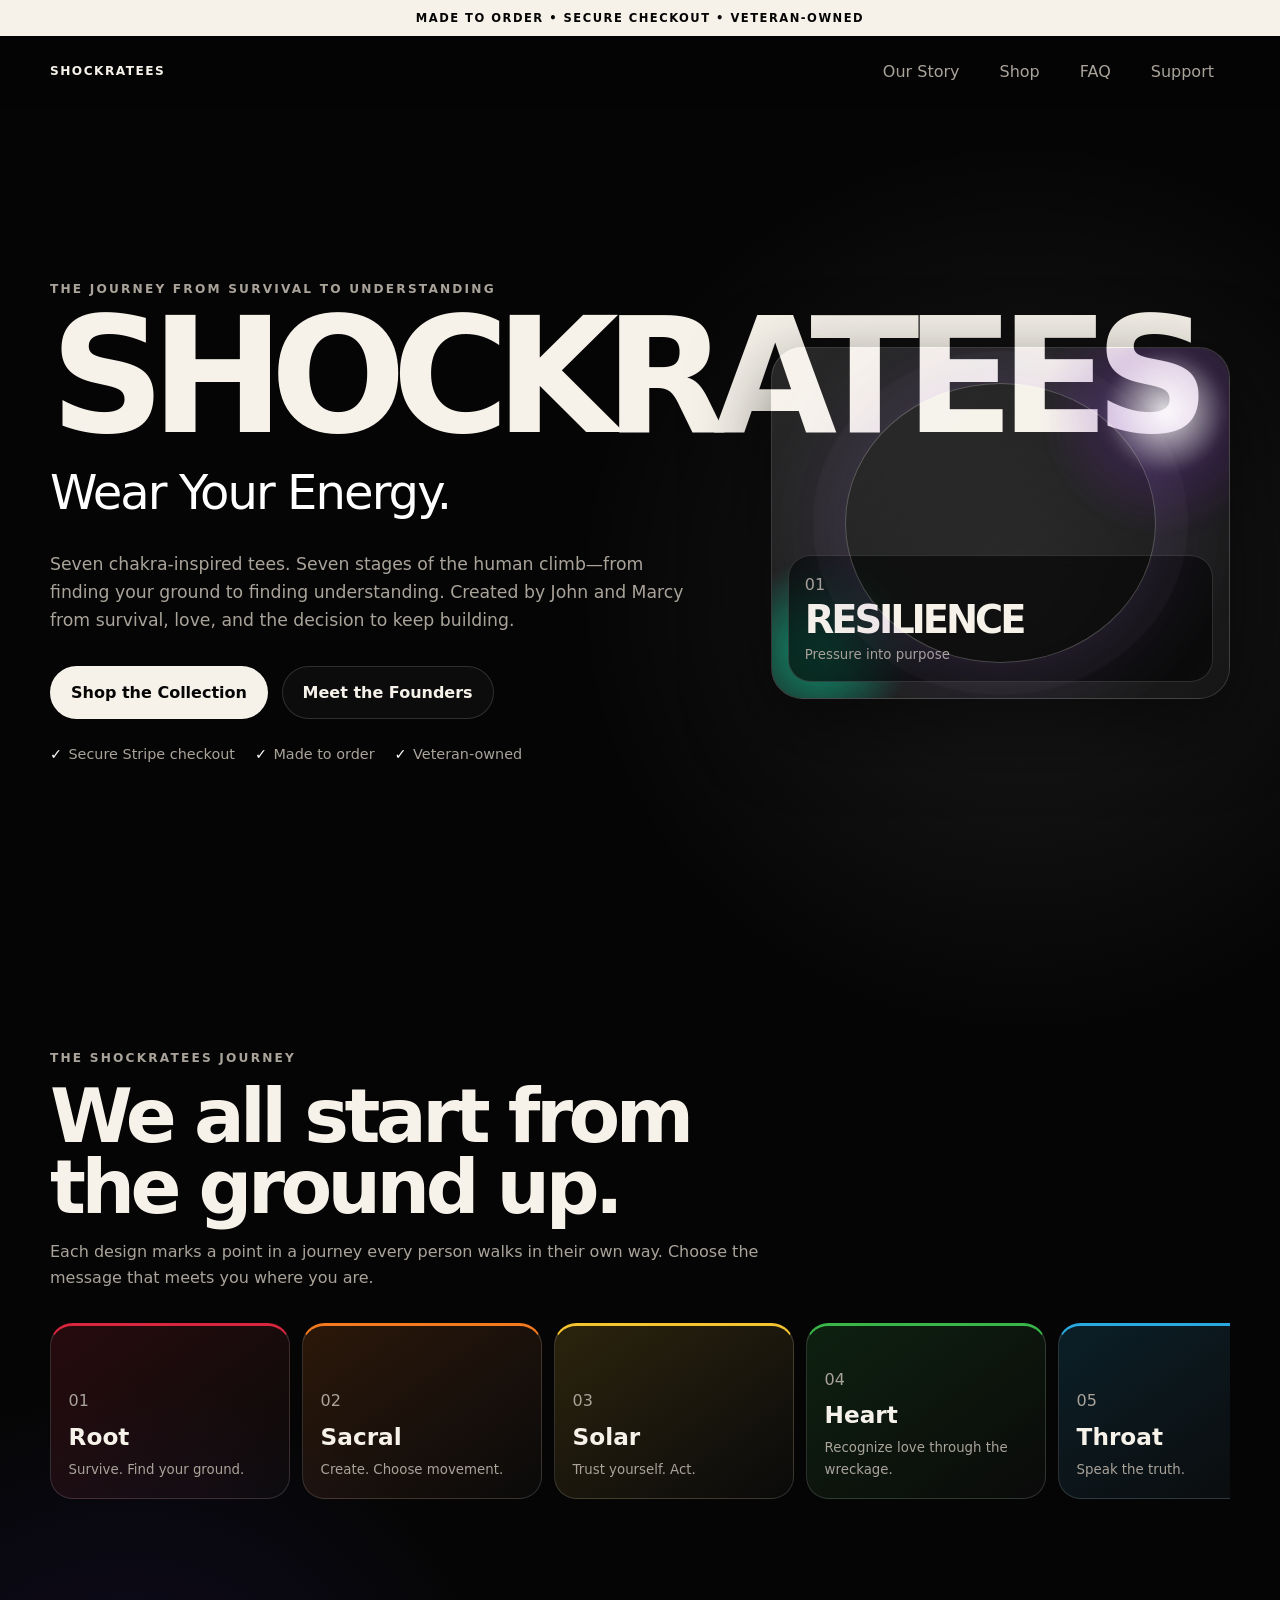
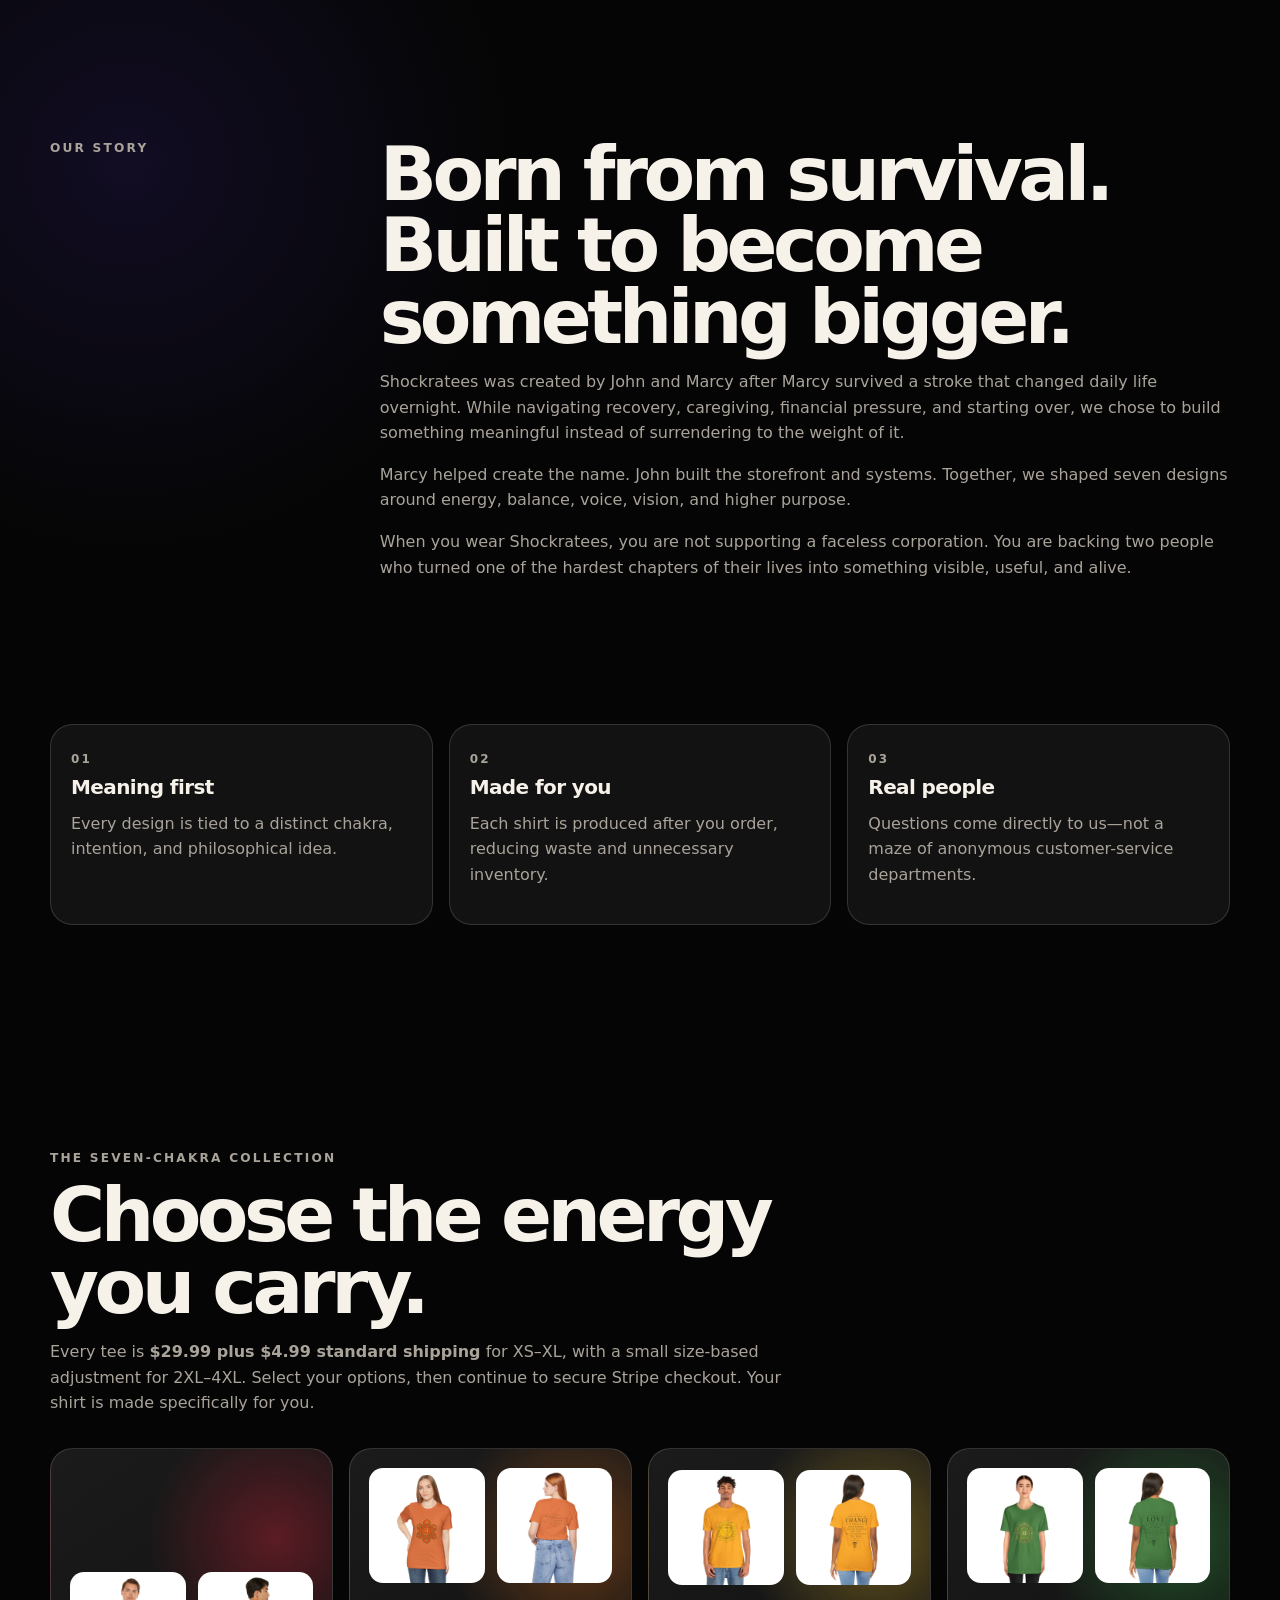
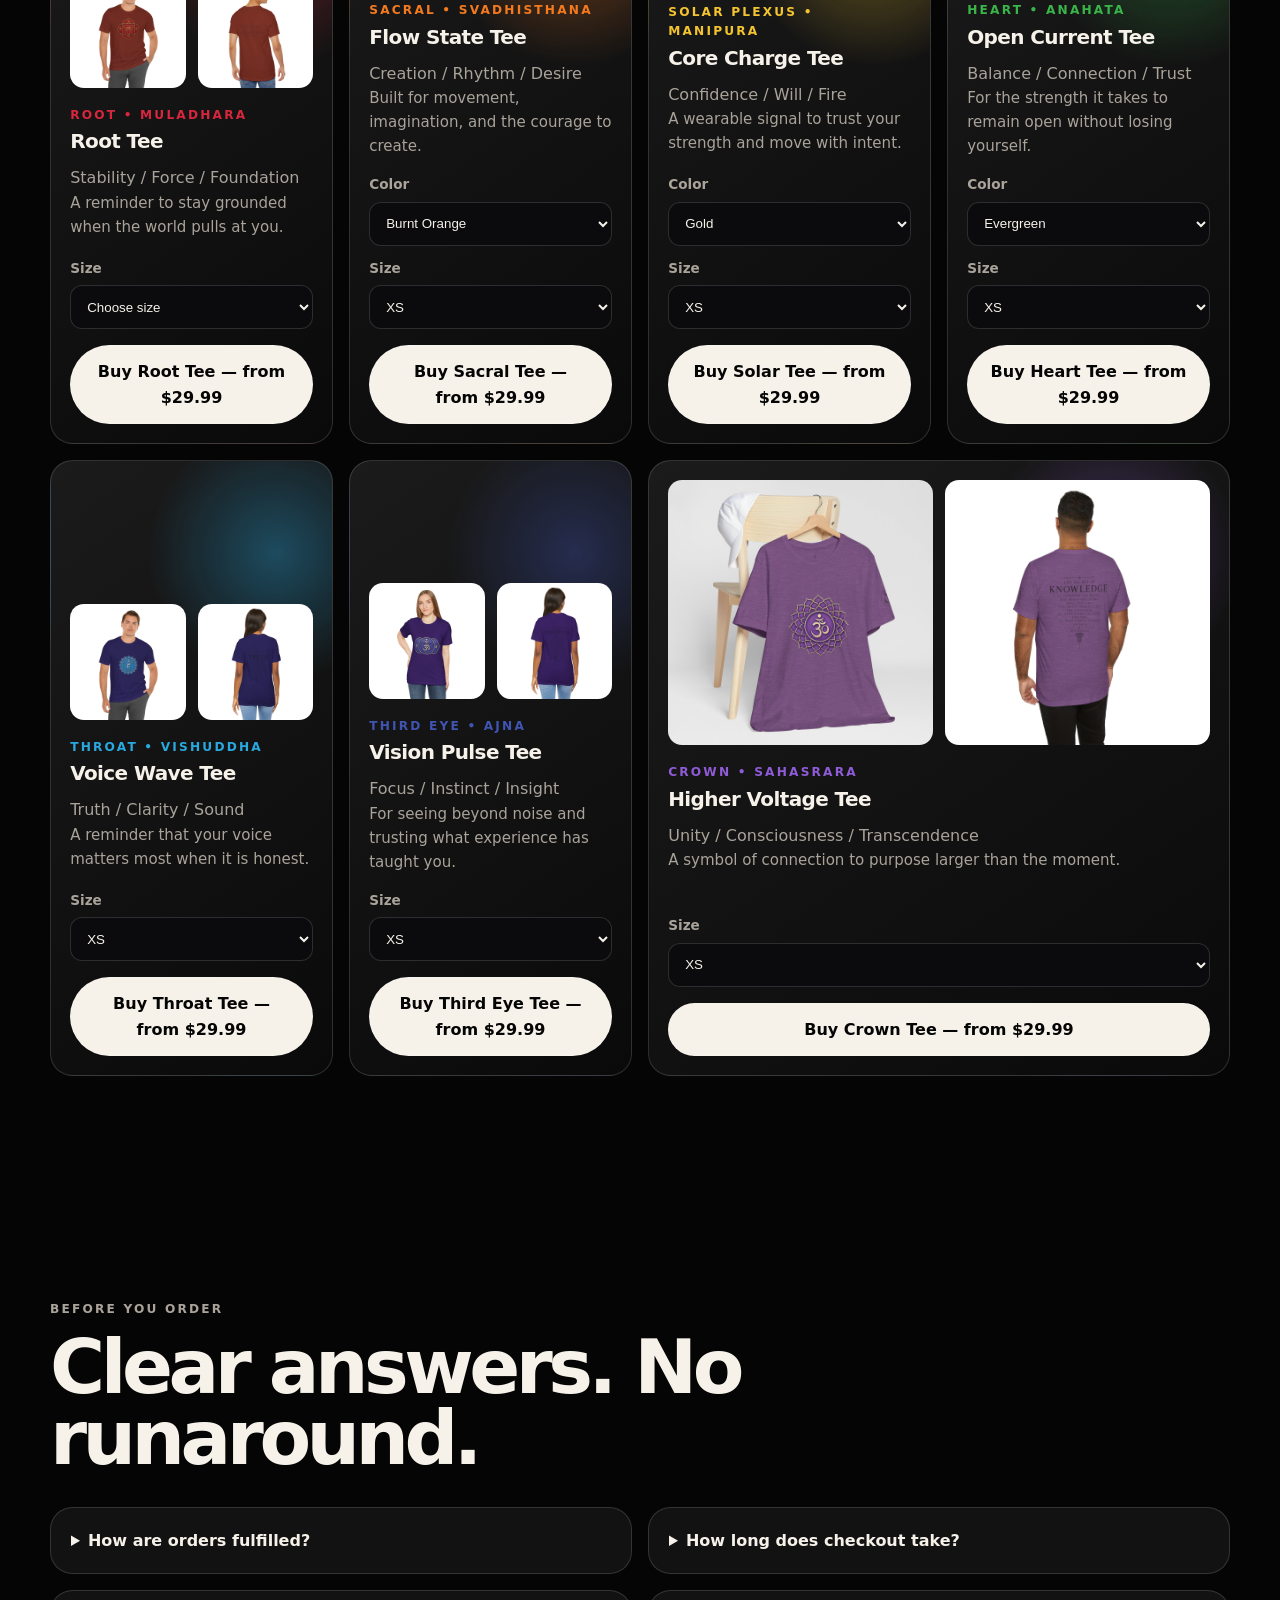
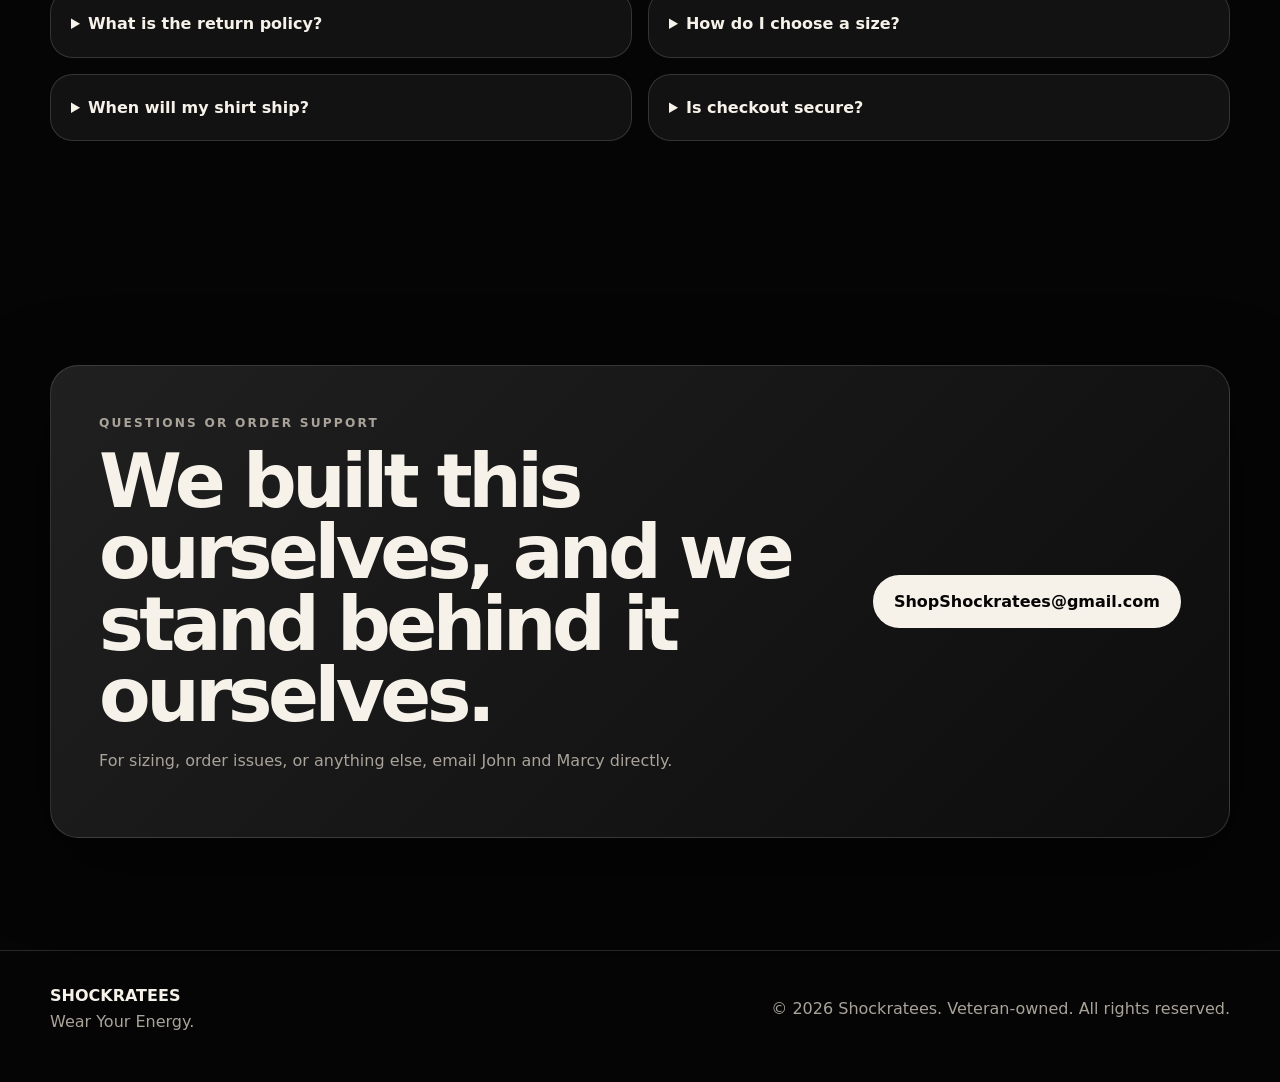
==== commit 56b2c202: "Sync storefront pricing with live checkout pricing" ====
--- a/index.html
+++ b/index.html
@@ -90,21 +90,21 @@
 
     <section id="collection" class="section-pad">
       <div class="container">
-        <div class="section-heading reveal"><p class="section-kicker">The seven-chakra collection</p><h2>Choose the energy you carry.</h2><p>Every tee is <strong>$54.99 plus $4.99 standard shipping</strong>. Select your options, then continue to secure Stripe checkout. Your shirt is made specifically for you.</p></div>
+        <div class="section-heading reveal"><p class="section-kicker">The seven-chakra collection</p><h2>Choose the energy you carry.</h2><p>Every tee is <strong>$29.99 plus $4.99 standard shipping</strong> for XS–XL, with a small size-based adjustment for 2XL–4XL. Select your options, then continue to secure Stripe checkout. Your shirt is made specifically for you.</p></div>
         <div class="product-grid" aria-label="Seven chakra shirts">
-          <article class="product-card reveal" style="--accent:#d7263d"><div class="product-images"><img loading="lazy" src="images/products/ROOT TEE MOCKUP FRONT.jpg" alt="Shockratees Root Chakra Tee front"><img loading="lazy" src="images/products/ROOT TEE MOCKUP BACK.jpg" alt="Shockratees Root Chakra Tee back"></div><span>Root • Muladhara</span><h3>Root Tee</h3><p>Stability / Force / Foundation</p><p class="meaning">A reminder to stay grounded when the world pulls at you.</p><form action="https://shockratees-backend.onrender.com/create-root-checkout" method="POST"><label>Size<select name="size" required><option value="">Choose size</option><option>XS</option><option>S</option><option>M</option><option>L</option><option>XL</option><option>2XL</option><option>3XL</option><option>4XL</option></select></label><button class="button button-primary" type="submit">Buy Root Tee — $54.99</button></form></article>
+          <article class="product-card reveal" style="--accent:#d7263d"><div class="product-images"><img loading="lazy" src="images/products/ROOT TEE MOCKUP FRONT.jpg" alt="Shockratees Root Chakra Tee front"><img loading="lazy" src="images/products/ROOT TEE MOCKUP BACK.jpg" alt="Shockratees Root Chakra Tee back"></div><span>Root • Muladhara</span><h3>Root Tee</h3><p>Stability / Force / Foundation</p><p class="meaning">A reminder to stay grounded when the world pulls at you.</p><form action="https://shockratees-backend.onrender.com/create-root-checkout" method="POST"><label>Size<select name="size" required><option value="">Choose size</option><option>XS</option><option>S</option><option>M</option><option>L</option><option>XL</option><option>2XL</option><option>3XL</option><option>4XL</option></select></label><button class="button button-primary" type="submit">Buy Root Tee — from $29.99</button></form></article>
 
-          <article class="product-card reveal" style="--accent:#f47a1f"><div class="product-images"><img loading="lazy" src="images/products/sacral tee mockup front.jpg" alt="Shockratees Sacral Chakra Tee front"><img loading="lazy" src="images/products/sacral tee mockup back.jpg" alt="Shockratees Sacral Chakra Tee back"></div><span>Sacral • Svadhisthana</span><h3>Flow State Tee</h3><p>Creation / Rhythm / Desire</p><p class="meaning">Built for movement, imagination, and the courage to create.</p><form action="https://shockratees-backend.onrender.com/create-checkout" method="POST"><input type="hidden" name="chakra" value="sacral"><label>Color<select name="color" required><option>Burnt Orange</option><option>White</option></select></label><label>Size<select name="size" required><option>XS</option><option>S</option><option>M</option><option>L</option><option>XL</option><option>2XL</option><option>3XL</option><option>4XL</option></select></label><button class="button button-primary" type="submit">Buy Sacral Tee — $54.99</button></form></article>
+          <article class="product-card reveal" style="--accent:#f47a1f"><div class="product-images"><img loading="lazy" src="images/products/sacral tee mockup front.jpg" alt="Shockratees Sacral Chakra Tee front"><img loading="lazy" src="images/products/sacral tee mockup back.jpg" alt="Shockratees Sacral Chakra Tee back"></div><span>Sacral • Svadhisthana</span><h3>Flow State Tee</h3><p>Creation / Rhythm / Desire</p><p class="meaning">Built for movement, imagination, and the courage to create.</p><form action="https://shockratees-backend.onrender.com/create-checkout" method="POST"><input type="hidden" name="chakra" value="sacral"><label>Color<select name="color" required><option>Burnt Orange</option><option>White</option></select></label><label>Size<select name="size" required><option>XS</option><option>S</option><option>M</option><option>L</option><option>XL</option><option>2XL</option><option>3XL</option><option>4XL</option></select></label><button class="button button-primary" type="submit">Buy Sacral Tee — from $29.99</button></form></article>
 
-          <article class="product-card reveal" style="--accent:#f4c430"><div class="product-images"><img loading="lazy" src="images/products/solar plexus mockup front.jpg" alt="Shockratees Solar Plexus Chakra Tee front"><img loading="lazy" src="images/products/solar plexus mockup back.jpg" alt="Shockratees Solar Plexus Chakra Tee back"></div><span>Solar Plexus • Manipura</span><h3>Core Charge Tee</h3><p>Confidence / Will / Fire</p><p class="meaning">A wearable signal to trust your strength and move with intent.</p><form action="https://shockratees-backend.onrender.com/create-checkout" method="POST"><input type="hidden" name="chakra" value="solar"><label>Color<select name="color" required><option>Gold</option><option>White</option></select></label><label>Size<select name="size" required><option>XS</option><option>S</option><option>M</option><option>L</option><option>XL</option><option>2XL</option><option>3XL</option><option>4XL</option></select></label><button class="button button-primary" type="submit">Buy Solar Tee — $54.99</button></form></article>
+          <article class="product-card reveal" style="--accent:#f4c430"><div class="product-images"><img loading="lazy" src="images/products/solar plexus mockup front.jpg" alt="Shockratees Solar Plexus Chakra Tee front"><img loading="lazy" src="images/products/solar plexus mockup back.jpg" alt="Shockratees Solar Plexus Chakra Tee back"></div><span>Solar Plexus • Manipura</span><h3>Core Charge Tee</h3><p>Confidence / Will / Fire</p><p class="meaning">A wearable signal to trust your strength and move with intent.</p><form action="https://shockratees-backend.onrender.com/create-checkout" method="POST"><input type="hidden" name="chakra" value="solar"><label>Color<select name="color" required><option>Gold</option><option>White</option></select></label><label>Size<select name="size" required><option>XS</option><option>S</option><option>M</option><option>L</option><option>XL</option><option>2XL</option><option>3XL</option><option>4XL</option></select></label><button class="button button-primary" type="submit">Buy Solar Tee — from $29.99</button></form></article>
 
-          <article class="product-card reveal" style="--accent:#39b54a"><div class="product-images"><img loading="lazy" src="images/products/heart chakra mockup front.jpg" alt="Shockratees Heart Chakra Tee front"><img loading="lazy" src="images/products/heart chakra mockup back.jpg" alt="Shockratees Heart Chakra Tee back"></div><span>Heart • Anahata</span><h3>Open Current Tee</h3><p>Balance / Connection / Trust</p><p class="meaning">For the strength it takes to remain open without losing yourself.</p><form action="https://shockratees-backend.onrender.com/create-checkout" method="POST"><input type="hidden" name="chakra" value="heart"><label>Color<select name="color" required><option>Evergreen</option><option>Leaf</option><option>Synthetic Green</option><option>Olive</option><option>Heather Grass Green</option><option>White</option></select></label><label>Size<select name="size" required><option>XS</option><option>S</option><option>M</option><option>L</option><option>XL</option><option>2XL</option><option>3XL</option><option>4XL</option></select></label><button class="button button-primary" type="submit">Buy Heart Tee — $54.99</button></form></article>
+          <article class="product-card reveal" style="--accent:#39b54a"><div class="product-images"><img loading="lazy" src="images/products/heart chakra mockup front.jpg" alt="Shockratees Heart Chakra Tee front"><img loading="lazy" src="images/products/heart chakra mockup back.jpg" alt="Shockratees Heart Chakra Tee back"></div><span>Heart • Anahata</span><h3>Open Current Tee</h3><p>Balance / Connection / Trust</p><p class="meaning">For the strength it takes to remain open without losing yourself.</p><form action="https://shockratees-backend.onrender.com/create-checkout" method="POST"><input type="hidden" name="chakra" value="heart"><label>Color<select name="color" required><option>Evergreen</option><option>Leaf</option><option>Synthetic Green</option><option>Olive</option><option>Heather Grass Green</option><option>White</option></select></label><label>Size<select name="size" required><option>XS</option><option>S</option><option>M</option><option>L</option><option>XL</option><option>2XL</option><option>3XL</option><option>4XL</option></select></label><button class="button button-primary" type="submit">Buy Heart Tee — from $29.99</button></form></article>
 
-          <article class="product-card reveal" style="--accent:#29a9e0"><div class="product-images"><img loading="lazy" src="images/products/throat chakra mockup front.jpg" alt="Shockratees Throat Chakra Tee front"><img loading="lazy" src="images/products/throat chakra mockup back.jpg" alt="Shockratees Throat Chakra Tee back"></div><span>Throat • Vishuddha</span><h3>Voice Wave Tee</h3><p>Truth / Clarity / Sound</p><p class="meaning">A reminder that your voice matters most when it is honest.</p><form action="https://shockratees-backend.onrender.com/create-checkout" method="POST"><input type="hidden" name="chakra" value="throat"><label>Size<select name="size" required><option>XS</option><option>S</option><option>M</option><option>L</option><option>XL</option><option>2XL</option><option>3XL</option><option>4XL</option></select></label><button class="button button-primary" type="submit">Buy Throat Tee — $54.99</button></form></article>
+          <article class="product-card reveal" style="--accent:#29a9e0"><div class="product-images"><img loading="lazy" src="images/products/throat chakra mockup front.jpg" alt="Shockratees Throat Chakra Tee front"><img loading="lazy" src="images/products/throat chakra mockup back.jpg" alt="Shockratees Throat Chakra Tee back"></div><span>Throat • Vishuddha</span><h3>Voice Wave Tee</h3><p>Truth / Clarity / Sound</p><p class="meaning">A reminder that your voice matters most when it is honest.</p><form action="https://shockratees-backend.onrender.com/create-checkout" method="POST"><input type="hidden" name="chakra" value="throat"><label>Size<select name="size" required><option>XS</option><option>S</option><option>M</option><option>L</option><option>XL</option><option>2XL</option><option>3XL</option><option>4XL</option></select></label><button class="button button-primary" type="submit">Buy Throat Tee — from $29.99</button></form></article>
 
-          <article class="product-card reveal" style="--accent:#4054b2"><div class="product-images"><img loading="lazy" src="images/products/third eye mockup front.jpg" alt="Shockratees Third Eye Chakra Tee front"><img loading="lazy" src="images/products/third eye mockup back.jpg" alt="Shockratees Third Eye Chakra Tee back"></div><span>Third Eye • Ajna</span><h3>Vision Pulse Tee</h3><p>Focus / Instinct / Insight</p><p class="meaning">For seeing beyond noise and trusting what experience has taught you.</p><form action="https://shockratees-backend.onrender.com/create-checkout" method="POST"><input type="hidden" name="chakra" value="third-eye"><label>Size<select name="size" required><option>XS</option><option>S</option><option>M</option><option>L</option><option>XL</option><option>2XL</option><option>3XL</option><option>4XL</option></select></label><button class="button button-primary" type="submit">Buy Third Eye Tee — $54.99</button></form></article>
+          <article class="product-card reveal" style="--accent:#4054b2"><div class="product-images"><img loading="lazy" src="images/products/third eye mockup front.jpg" alt="Shockratees Third Eye Chakra Tee front"><img loading="lazy" src="images/products/third eye mockup back.jpg" alt="Shockratees Third Eye Chakra Tee back"></div><span>Third Eye • Ajna</span><h3>Vision Pulse Tee</h3><p>Focus / Instinct / Insight</p><p class="meaning">For seeing beyond noise and trusting what experience has taught you.</p><form action="https://shockratees-backend.onrender.com/create-checkout" method="POST"><input type="hidden" name="chakra" value="third-eye"><label>Size<select name="size" required><option>XS</option><option>S</option><option>M</option><option>L</option><option>XL</option><option>2XL</option><option>3XL</option><option>4XL</option></select></label><button class="button button-primary" type="submit">Buy Third Eye Tee — from $29.99</button></form></article>
 
-          <article class="product-card reveal" style="--accent:#8f5bd7"><div class="product-images"><img loading="lazy" src="images/products/crown mockup front.jpg" alt="Shockratees Crown Chakra Tee front"><img loading="lazy" src="images/products/crown mockup back.jpg" alt="Shockratees Crown Chakra Tee back"></div><span>Crown • Sahasrara</span><h3>Higher Voltage Tee</h3><p>Unity / Consciousness / Transcendence</p><p class="meaning">A symbol of connection to purpose larger than the moment.</p><form action="https://shockratees-backend.onrender.com/create-checkout" method="POST"><input type="hidden" name="chakra" value="crown"><label>Size<select name="size" required><option>XS</option><option>S</option><option>M</option><option>L</option><option>XL</option><option>2XL</option><option>3XL</option><option>4XL</option></select></label><button class="button button-primary" type="submit">Buy Crown Tee — $54.99</button></form></article>
+          <article class="product-card reveal" style="--accent:#8f5bd7"><div class="product-images"><img loading="lazy" src="images/products/crown mockup front.jpg" alt="Shockratees Crown Chakra Tee front"><img loading="lazy" src="images/products/crown mockup back.jpg" alt="Shockratees Crown Chakra Tee back"></div><span>Crown • Sahasrara</span><h3>Higher Voltage Tee</h3><p>Unity / Consciousness / Transcendence</p><p class="meaning">A symbol of connection to purpose larger than the moment.</p><form action="https://shockratees-backend.onrender.com/create-checkout" method="POST"><input type="hidden" name="chakra" value="crown"><label>Size<select name="size" required><option>XS</option><option>S</option><option>M</option><option>L</option><option>XL</option><option>2XL</option><option>3XL</option><option>4XL</option></select></label><button class="button button-primary" type="submit">Buy Crown Tee — from $29.99</button></form></article>
         </div>
       </div>
     </section>
@@ -125,4 +125,3 @@
   <a class="mobile-shop" href="#collection">Shop the seven</a>
 </body>
 </html>
-
--- a/styles.css
+++ b/styles.css
@@ -1,6 +1,3 @@
-Exit code: 0
-Wall time: 0.6 seconds
-Output:
 /* Shockratees landing page: mobile-first, framework-free, production static CSS. */
 :root {
   --bg: #050505;
@@ -563,4 +560,4 @@
 .product-card {
 overflow: hidden;
 }
-
+
